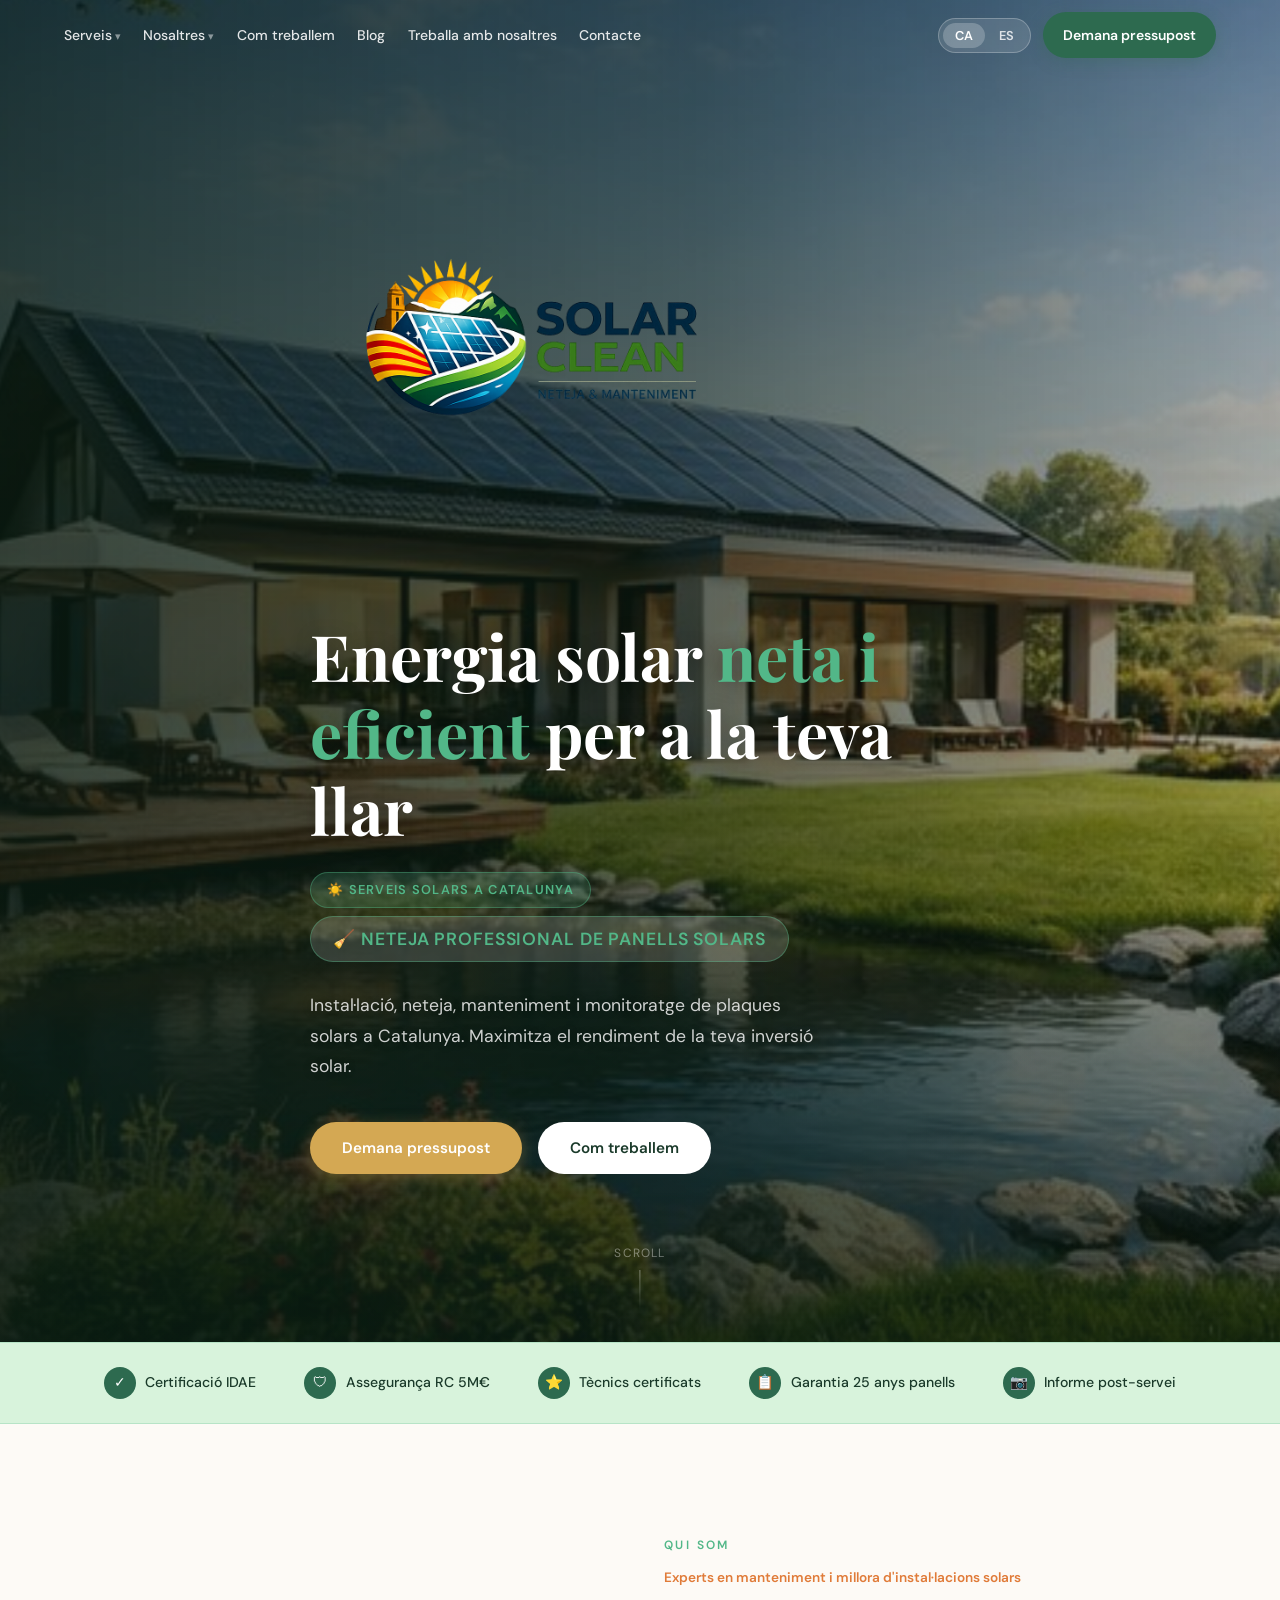
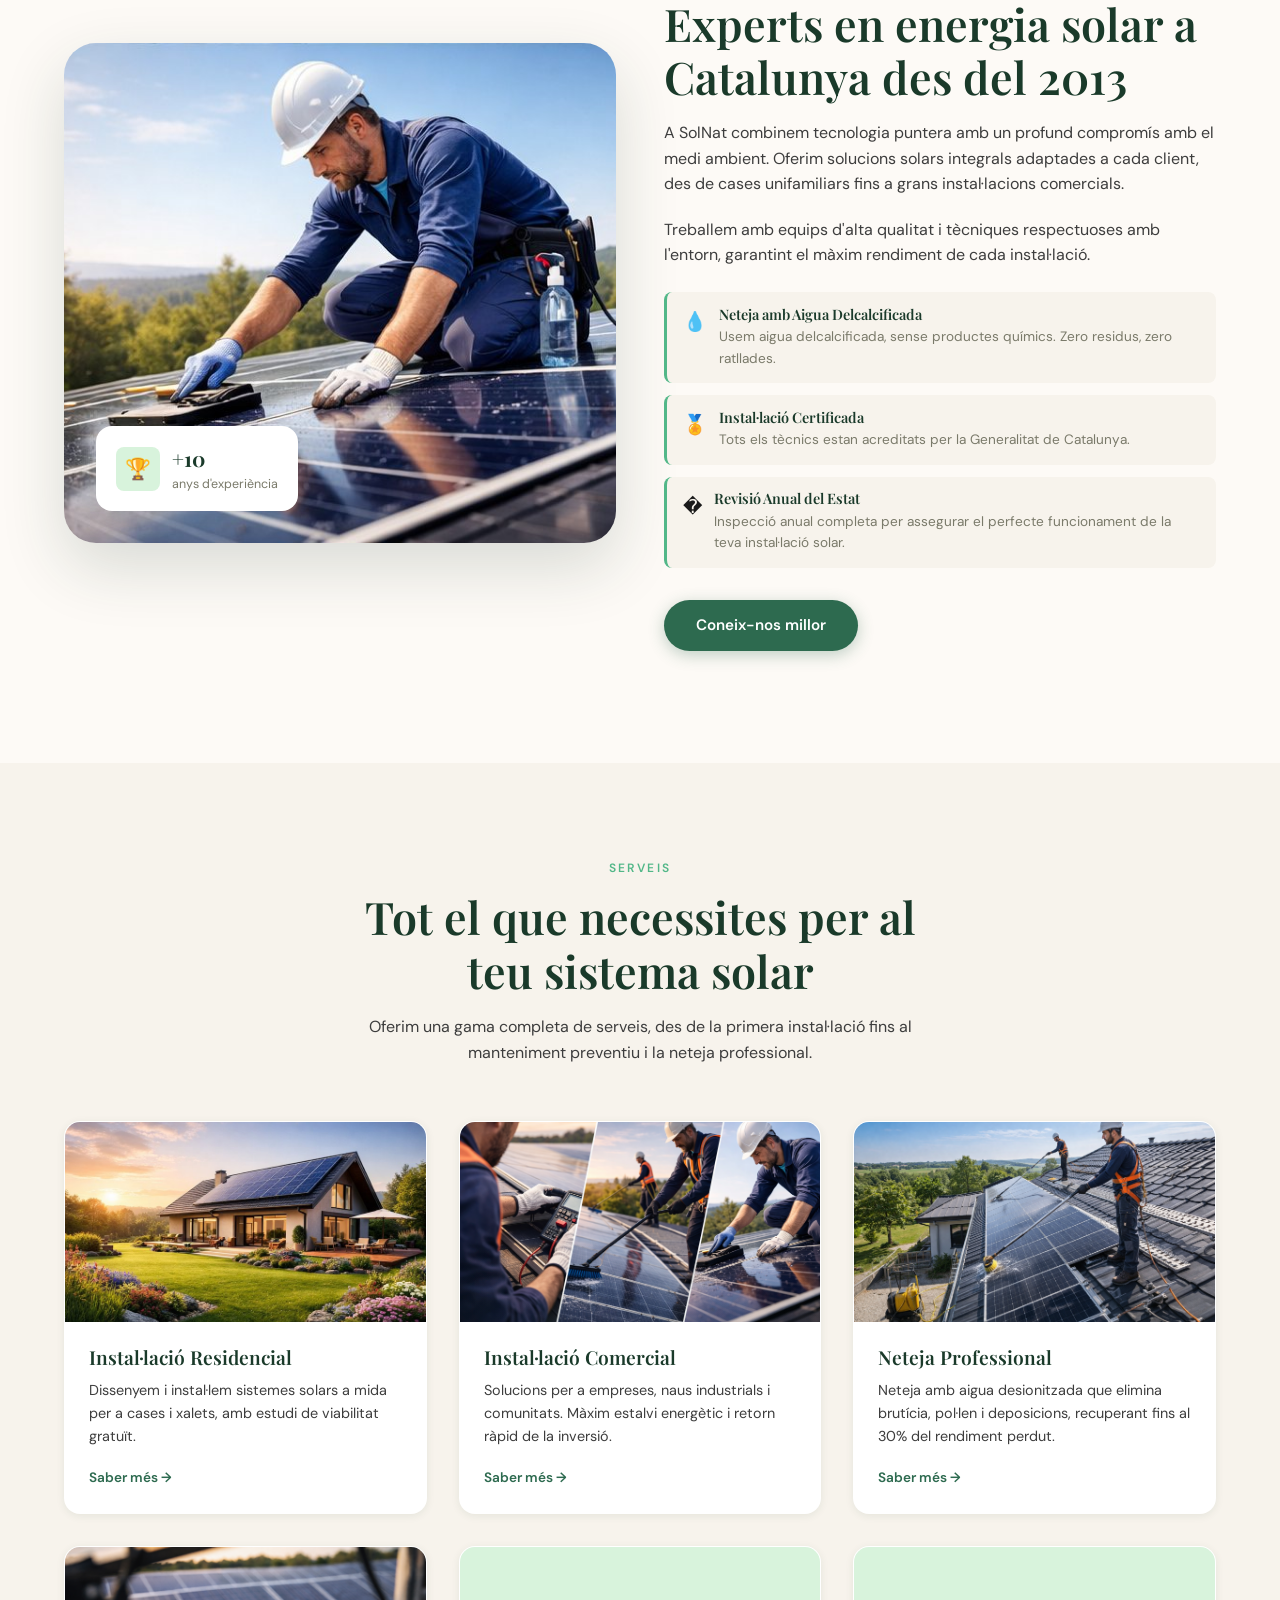
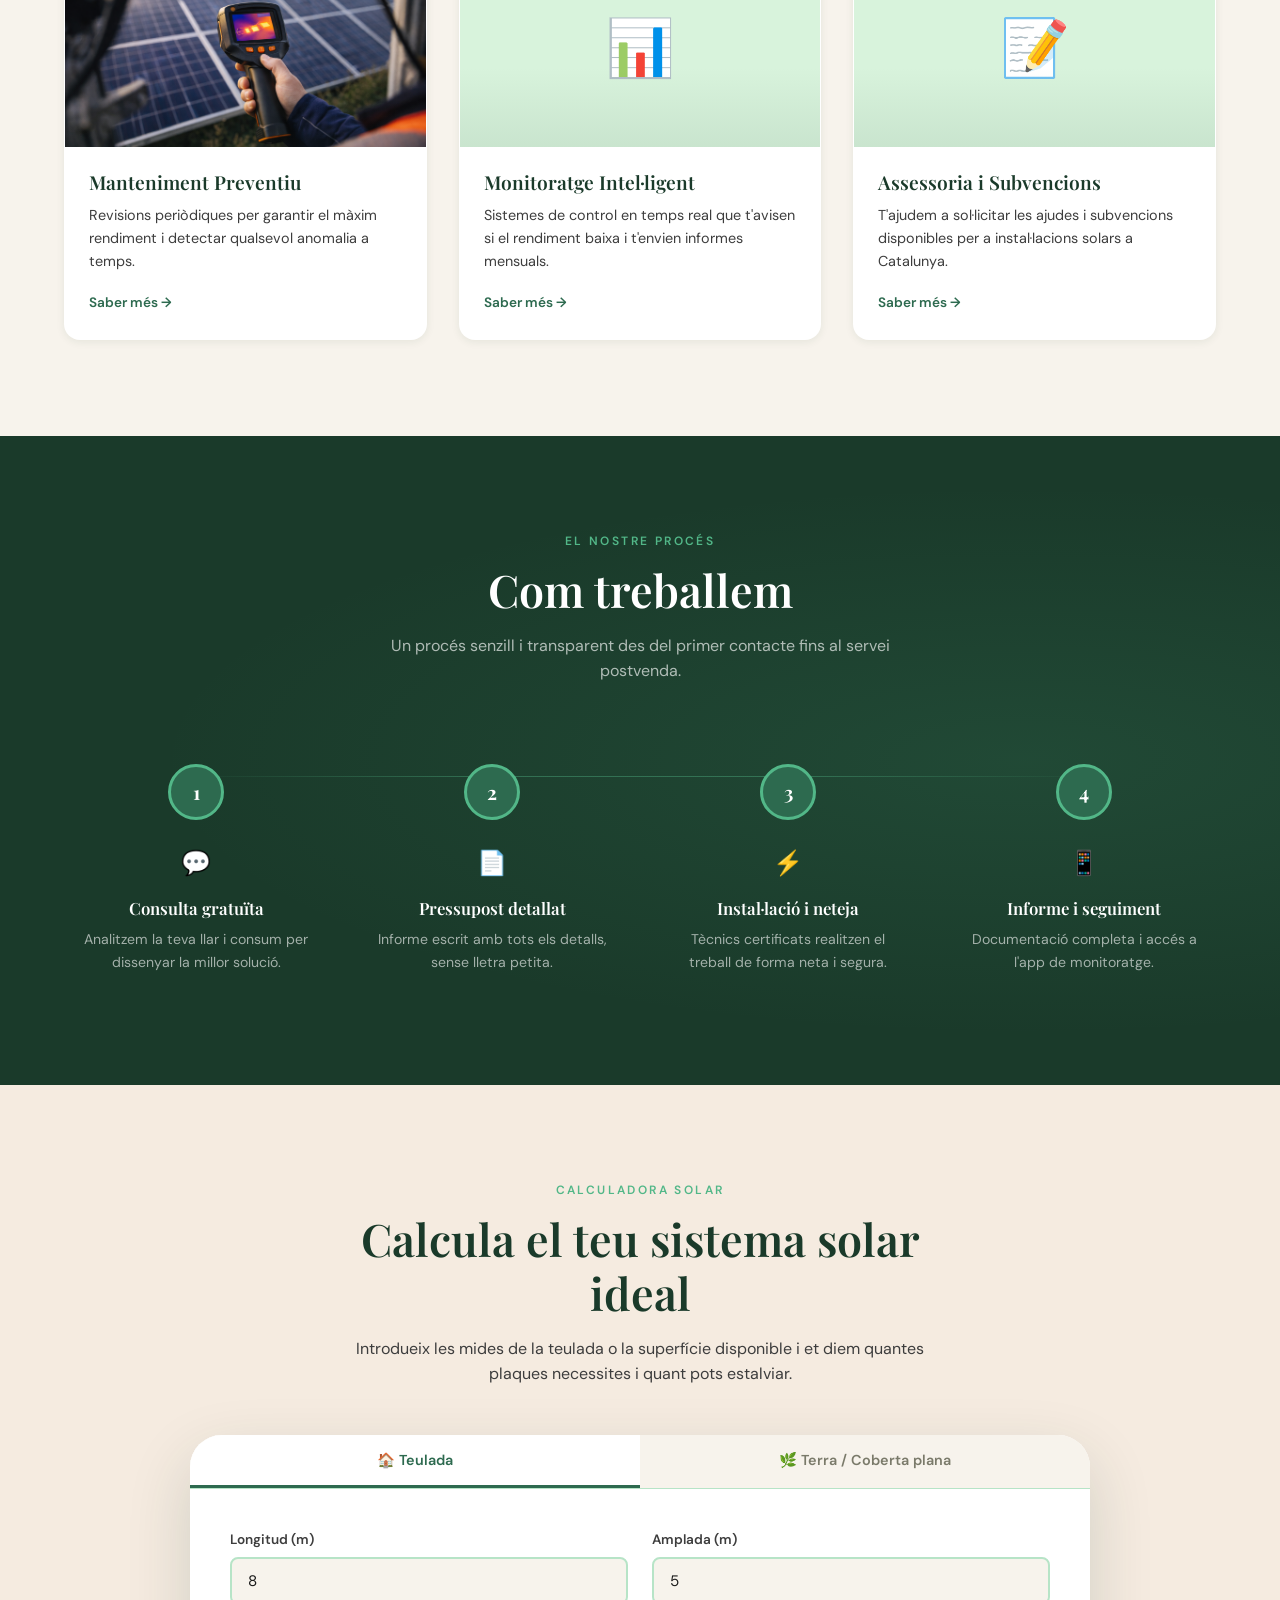
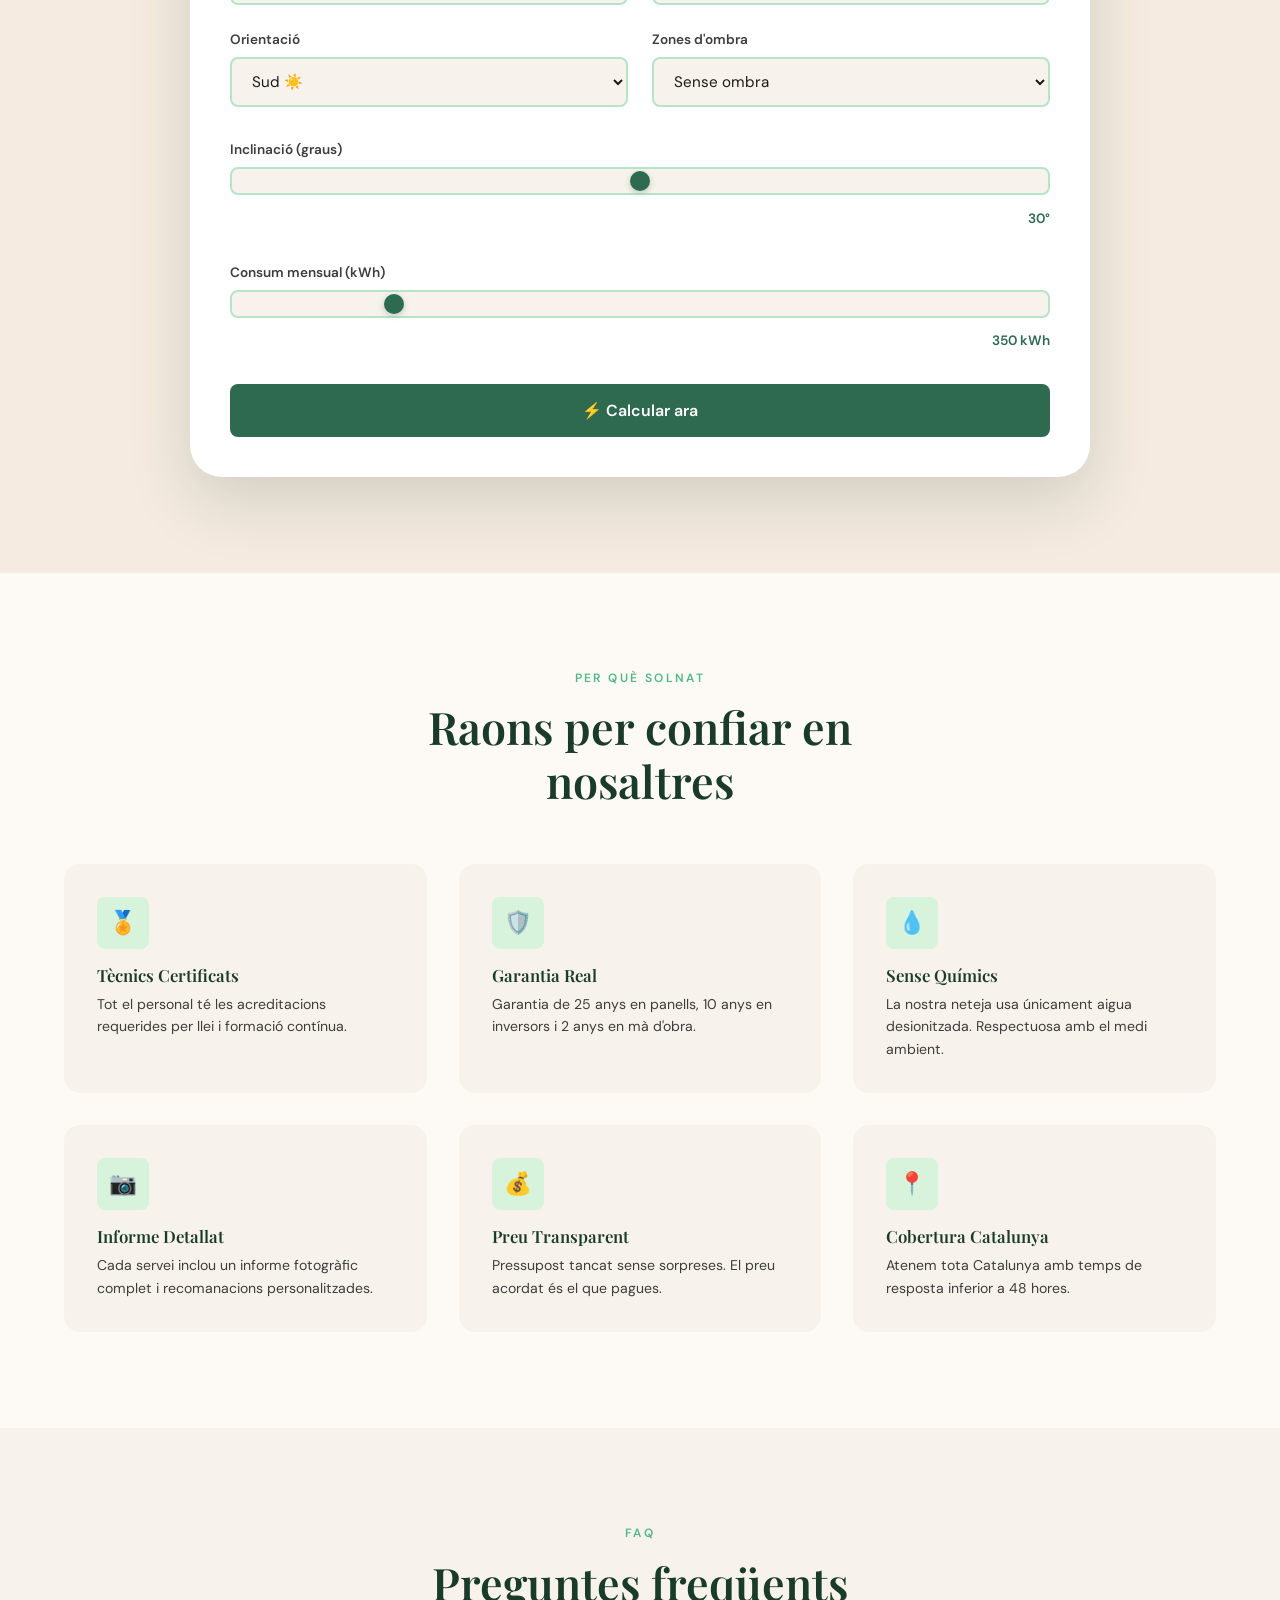
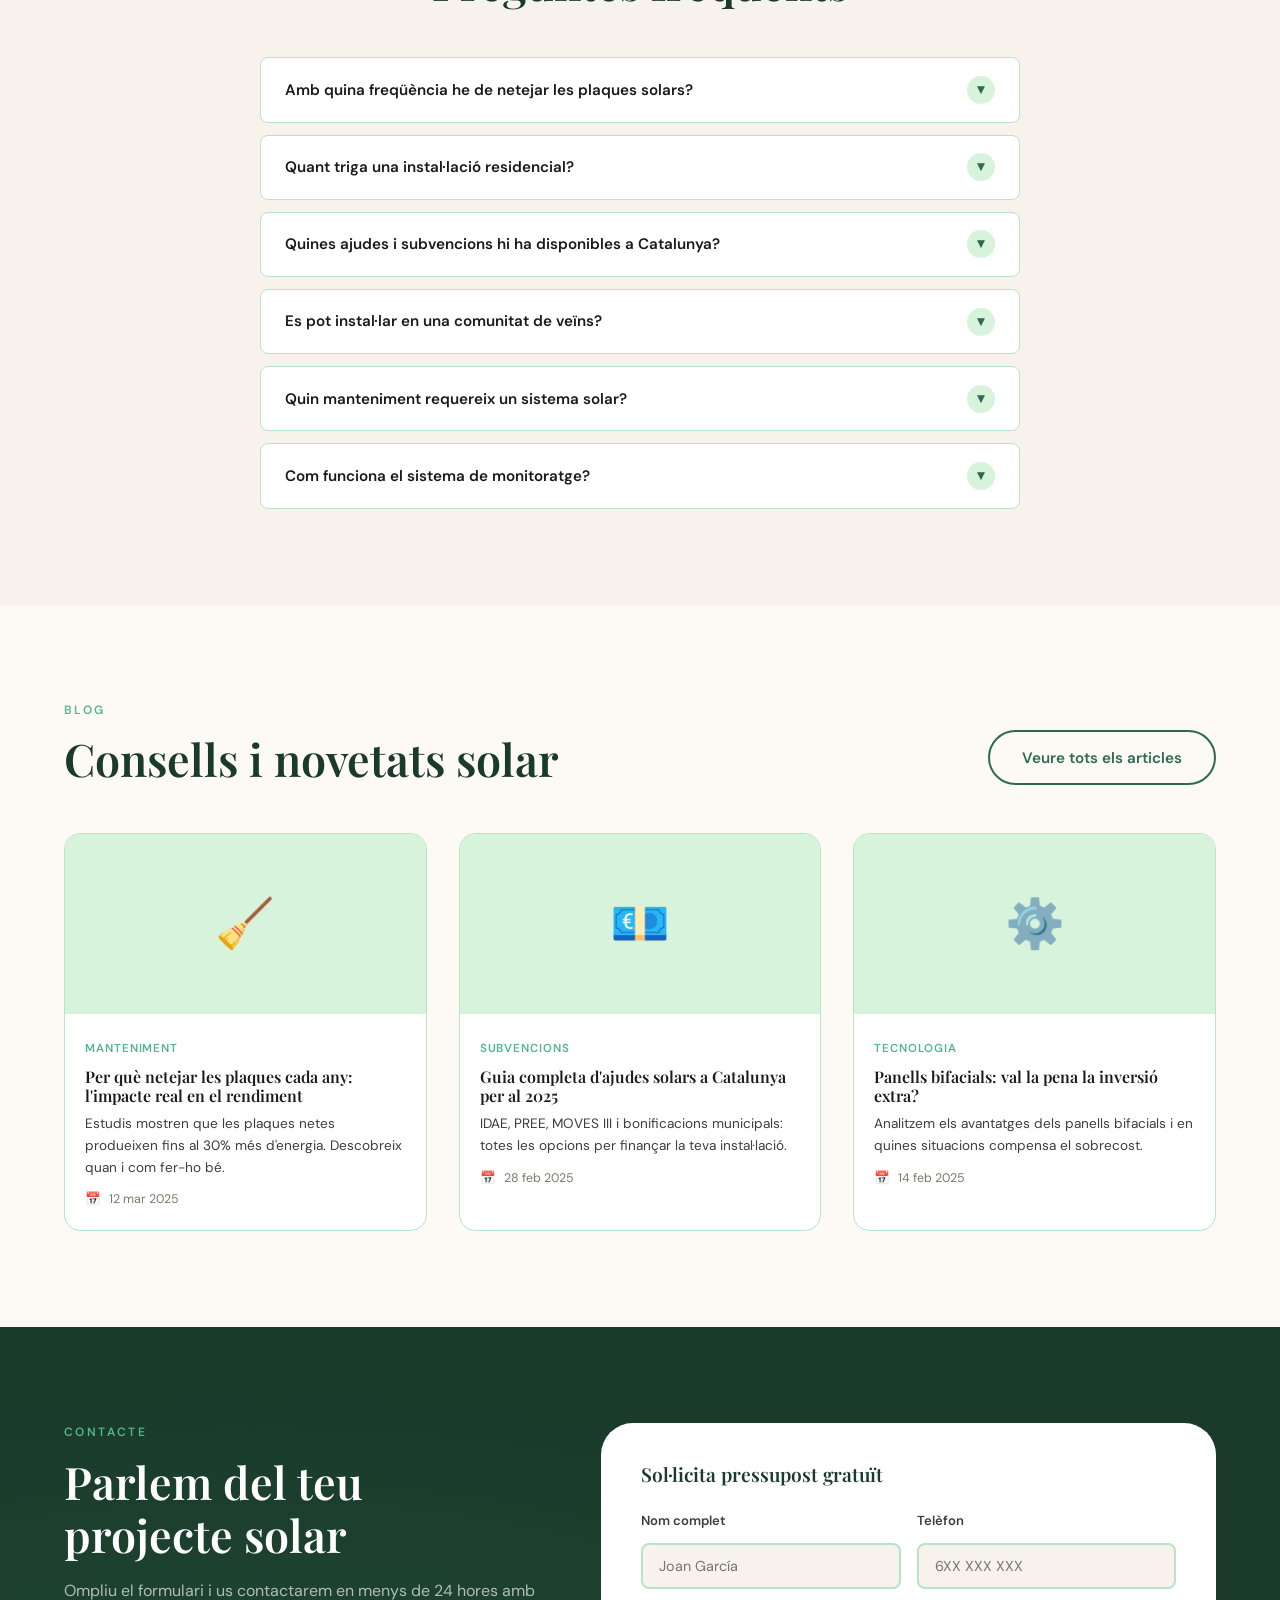
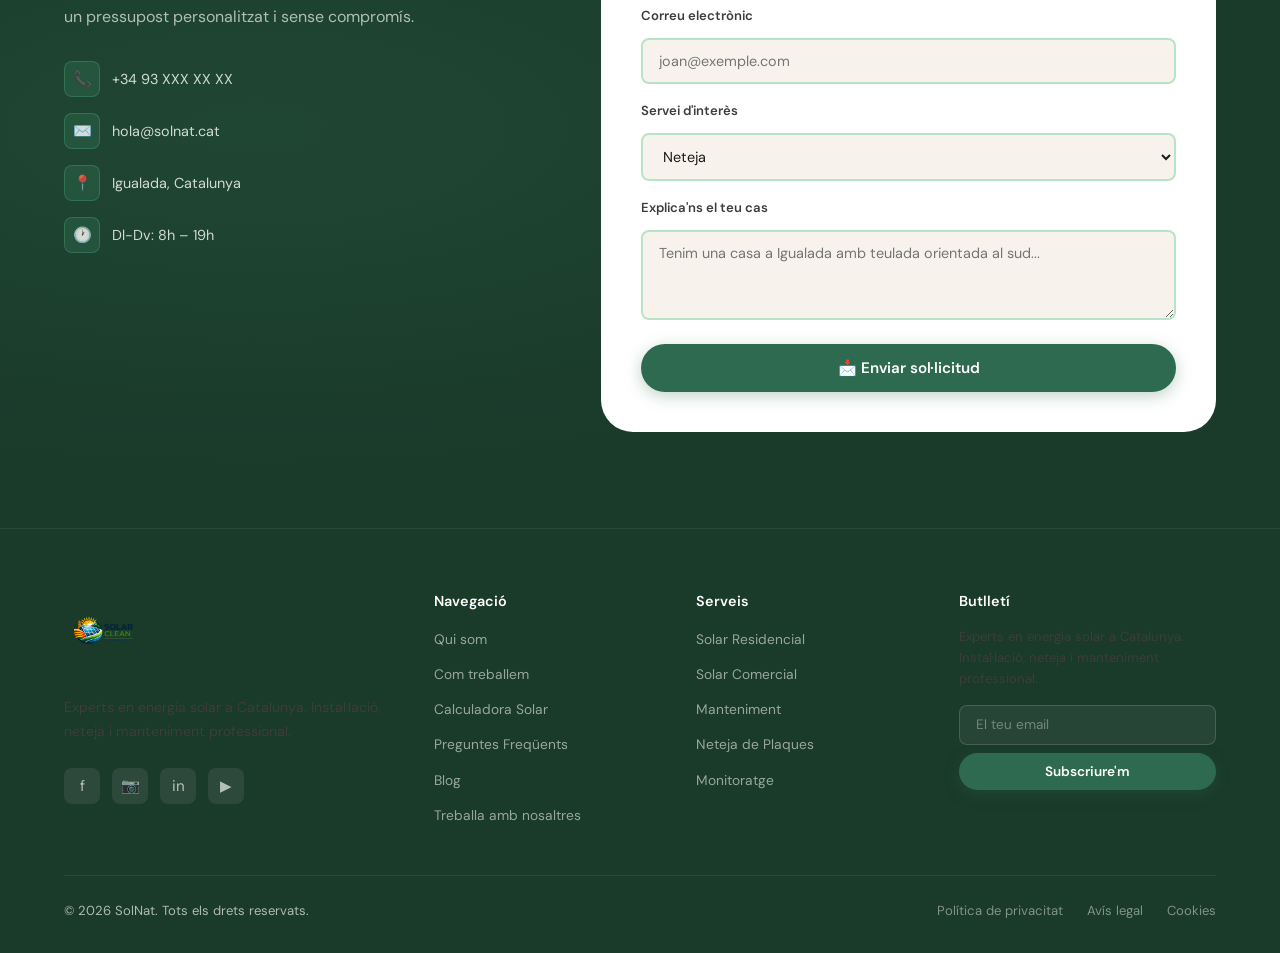
==== solnat/index.html @ a062f8a2 "logo change location and size" ====
<!DOCTYPE html>
<html lang="ca">
<head>
  <meta charset="UTF-8" />
  <meta name="viewport" content="width=device-width, initial-scale=1.0" />
  <meta name="description" content="SolNat – Instal·lació, neteja i manteniment de plaques solars a Catalunya. Pressupost gratuït." />
  <meta name="keywords" content="plaques solars, energia solar, Catalunya, instal·lació solar, neteja plaques, manteniment solar" />
  <meta property="og:title" content="SolNat – Energia Solar a Catalunya" />
  <meta property="og:description" content="Experts en energia solar. Instal·lació, neteja i manteniment professional a tota Catalunya." />
  <meta property="og:type" content="website" />
  <meta property="og:image" content="images/og-image.jpg" />
  <meta property="og:url" content="https://solnat.cat/" />
  <title>SolNat – Energia Solar a Catalunya</title>
  <link rel="preconnect" href="https://fonts.googleapis.com" />
  <link rel="preconnect" href="https://fonts.gstatic.com" crossorigin />
  <link rel="stylesheet" href="https://fonts.googleapis.com/css2?family=Playfair+Display:wght@400;600;700&family=DM+Sans:wght@300;400;500;600&display=swap" />
  <link rel="stylesheet" href="css/style.css" />
</head>
<body>

<!-- ═══════════════════════════════════════
     NAVBAR
════════════════════════════════════════ -->
<nav id="navbar">
  <div class="container nav-inner">

    <ul class="nav-links">
      <li class="nav-dropdown">
        <a href="#services" data-i18n="nav_services">Serveis</a>
        <ul class="dropdown-menu">
          <li><a href="#services" data-i18n="nav_residential">Solar Residencial</a></li>
          <li><a href="#services" data-i18n="nav_commercial">Solar Comercial</a></li>
          <li><a href="#services" data-i18n="nav_maintenance">Manteniment</a></li>
          <li><a href="#services" data-i18n="nav_cleaning">Neteja de Plaques</a></li>
          <li><a href="#services" data-i18n="nav_monitoring">Monitoratge</a></li>
        </ul>
      </li>
      <li class="nav-dropdown">
        <a href="#about" data-i18n="nav_about">Nosaltres</a>
        <ul class="dropdown-menu">
          <li><a href="#about" data-i18n="nav_aboutus">Qui som</a></li>
          <li><a href="#faq" data-i18n="nav_faq">Preguntes Freqüents</a></li>
        </ul>
      </li>
      <li><a href="#how-it-works" data-i18n="nav_how">Com treballem</a></li>
      <li><a href="#blog" data-i18n="nav_blog">Blog</a></li>
      <li><a href="treballa.html" data-i18n="jobs_nav">Treballa amb nosaltres</a></li>
      <li><a href="#contact" data-i18n="nav_contact">Contacte</a></li>
    </ul>

    <div class="nav-actions">
      <div class="lang-toggle">
        <button class="lang-btn active" data-lang="ca">CA</button>
        <button class="lang-btn" data-lang="es">ES</button>
      </div>
      <a href="#contact" class="btn btn-primary nav-cta" data-i18n="nav_quote">Demana pressupost</a>
      <button class="hamburger" aria-label="Menú">
        <span></span><span></span><span></span>
      </button>
    </div>

  </div>
</nav>

<!-- Mobile menu -->
<div class="mobile-menu">
  <a href="#services" data-i18n="nav_services">Serveis</a>
  <div class="mobile-sub">
    <a href="#services" data-i18n="nav_residential">Solar Residencial</a>
    <a href="#services" data-i18n="nav_commercial">Solar Comercial</a>
    <a href="#services" data-i18n="nav_maintenance">Manteniment</a>
    <a href="#services" data-i18n="nav_cleaning">Neteja</a>
  </div>
  <a href="#about" data-i18n="nav_about">Nosaltres</a>
  <a href="#how-it-works" data-i18n="nav_how">Com treballem</a>
  <a href="#calculator" data-i18n="calc_label">Calculadora</a>
  <a href="#blog" data-i18n="nav_blog">Blog</a>
  <a href="treballa.html" data-i18n="jobs_nav">Treballa amb nosaltres</a>
  <a href="#contact" class="btn btn-primary" style="text-align:center;margin-top:1rem" data-i18n="nav_quote">Demana pressupost</a>
</div>


<!-- ═══════════════════════════════════════
     HERO WITH SLIDESHOW
════════════════════════════════════════ -->
<section id="hero">

  <!-- Slideshow background -->
  <div class="hero-slideshow">
    <div class="hero-slide active" style="background-image:url('images/slide-1.png')"></div>
    <div class="hero-slide" style="background-image:url('images/slide-2.png')"></div>
    <div class="hero-slide" style="background-image:url('images/slide-3.png')"></div>
    <div class="hero-slide" style="background-image:url('images/slide-4.png')"></div>
    <div class="hero-slide" style="background-image:url('images/slide-5.png')"></div>
    <div class="hero-slide" style="background-image:url('images/slide-6.png')"></div>
    <div class="hero-slide" style="background-image:url('images/slide-7.png')"></div>
    <div class="hero-slide" style="background-image:url('images/slide-8.png')"></div>
    <div class="hero-slide" style="background-image:url('images/slide-9.png')"></div>
    <div class="hero-slide" style="background-image:url('images/slide-10.png')"></div>
    <div class="hero-slide" style="background-image:url('images/slide-11.png')"></div>
  </div>

  <!-- Dark gradient overlay so text stays readable -->
  <div class="hero-overlay"></div>

  <!-- Content -->
  <div class="container hero-content">

    <div class="hero-text-col">
      <img src="images/logo.png" alt="Solar Clean" class="logo-img logo-img--hero" />
      <h1 class="hero-title" data-i18n="hero_title">Energia solar <em>neta i eficient</em> per a la teva llar</h1>
      <div class="hero-tags">
        <div class="hero-tag" data-i18n="hero_tag">☀️ Serveis Solars a Catalunya</div>
        <div class="hero-tag" style="background:rgba(255,255,255,0.15);font-size:1.1rem;letter-spacing:0.05em;padding:0.5rem 1.4rem" data-i18n="hero_tag2">🧹 Neteja professional de panells solars</div>
      </div>
      <p class="hero-desc" data-i18n="hero_desc">Instal·lació, neteja, manteniment i monitoratge de plaques solars a Catalunya. Maximitza el rendiment de la teva inversió solar.</p>

      <div class="hero-actions">
        <a href="#contact" class="btn btn-gold" data-i18n="hero_quote">Demana pressupost</a>
        <a href="#how-it-works" class="btn btn-white" data-i18n="hero_how">Com treballem</a>
      </div>
    </div>

  </div>



  <div class="scroll-hint">scroll</div>
</section>


<!-- ═══════════════════════════════════════
     TRUST BAR
════════════════════════════════════════ -->
<div id="trust-bar">
  <div class="container trust-bar-inner">
    <div class="trust-item">
      <div class="trust-icon">✓</div>
      <span data-i18n="trust1">Certificació IDAE</span>
    </div>
    <div class="trust-item">
      <div class="trust-icon">🛡</div>
      <span data-i18n="trust2">Assegurança RC 5M€</span>
    </div>
    <div class="trust-item">
      <div class="trust-icon">⭐</div>
      <span data-i18n="trust3">Tècnics certificats</span>
    </div>
    <div class="trust-item">
      <div class="trust-icon">📋</div>
      <span data-i18n="trust4">Garantia 25 anys panells</span>
    </div>
    <div class="trust-item">
      <div class="trust-icon">📷</div>
      <span data-i18n="trust5">Informe post-servei</span>
    </div>
  </div>
</div>


<!-- ═══════════════════════════════════════
     ABOUT
════════════════════════════════════════ -->
<section id="about" class="section">
  <div class="container">
    <div class="grid-2">

      <div class="about-image-wrap fade-up">
        <!-- Technician cleaning solar panel -->
        <img src="images/slide-3.png" alt="Tècnic netejant plaques solars" />
        <div class="about-badge">
          <div class="about-badge-icon">🏆</div>
          <div>
            <div class="about-badge-num">+10</div>
            <div class="about-badge-label" data-i18n="about_badge">anys d'experiència</div>
          </div>
        </div>
      </div>

      <div class="about-text fade-up">
        <span class="section-label" data-i18n="about_label">Qui som</span>
        <p style="color:#e07b39;font-size:0.85rem;font-weight:600;margin-bottom:0.5rem">Experts en manteniment i millora d'instal·lacions solars</p>
        <h2 data-i18n="about_title">Experts en energia solar a Catalunya des del 2013</h2>
        <p data-i18n="about_desc1">A SolNat combinem tecnologia puntera amb un profund compromís amb el medi ambient. Oferim solucions solars integrals adaptades a cada client.</p>
        <p data-i18n="about_desc2">Treballem amb equips d'alta qualitat i tècniques respectuoses amb l'entorn, garantint el màxim rendiment de cada instal·lació.</p>

        <div class="about-features">
          <div class="about-feature">
            <div class="about-feature-icon">💧</div>
            <div>
              <h4 data-i18n="about_f1_title">Neteja amb Aigua Delcalcificada</h4>
              <p data-i18n="about_f1_desc">Usem aigua delcalcificada, sense productes químics.</p>
            </div>
          </div>
          <div class="about-feature">
            <div class="about-feature-icon">🏅</div>
            <div>
              <h4 data-i18n="about_f2_title">Instal·lació Certificada</h4>
              <p data-i18n="about_f2_desc">Tots els tècnics estan acreditats per la Generalitat.</p>
            </div>
          </div>
          <div class="about-feature">
            <div class="about-feature-icon">�</div>
            <div>
              <h4 data-i18n="about_f3_title">Revisió Anual del Estat</h4>
              <p data-i18n="about_f3_desc">Inspecció anual completa per assegurar el perfecte funcionament de la teva instal·lació solar.</p>
            </div>
          </div>
        </div>

        <a href="#contact" class="btn btn-primary" style="margin-top:2rem" data-i18n="about_btn">Coneix-nos millor</a>
      </div>

    </div>
  </div>
</section>


<!-- ═══════════════════════════════════════
     SERVICES
════════════════════════════════════════ -->
<section id="services" class="section">
  <div class="container">
    <div class="services-header fade-up">
      <span class="section-label" data-i18n="srv_label">Serveis</span>
      <h2 data-i18n="srv_title">Tot el que necessites per al teu sistema solar</h2>
      <p data-i18n="srv_desc">Oferim una gama completa de serveis, des de la primera instal·lació fins al manteniment preventiu i la neteja professional.</p>
    </div>

    <div class="grid-3 stagger-children">

      <div class="service-card">
        <div class="service-card-img"><img src="images/slide-2.png" alt="Instal·lació Residencial" /></div>
        <div class="service-card-body">
          <h3 data-i18n="srv1_title">Instal·lació Residencial</h3>
          <p data-i18n="srv1_desc">Dissenyem i instal·lem sistemes solars a mida per a cases i xalets.</p>
          <a href="#contact" class="service-card-link" data-i18n="srv1_link">Saber més →</a>
        </div>
      </div>

      <div class="service-card">
        <div class="service-card-img"><img src="images/slide-11.png" alt="Instal·lació Comercial" /></div>
        <div class="service-card-body">
          <h3 data-i18n="srv2_title">Instal·lació Comercial</h3>
          <p data-i18n="srv2_desc">Solucions per a empreses, naus industrials i comunitats.</p>
          <a href="#contact" class="service-card-link" data-i18n="srv2_link">Saber més →</a>
        </div>
      </div>

      <div class="service-card">
        <div class="service-card-img"><img src="images/slide-9.png" alt="Neteja Professional" /></div>
        <div class="service-card-body">
          <h3 data-i18n="srv3_title">Neteja Professional</h3>
          <p data-i18n="srv3_desc">Neteja amb aigua desionitzada, recuperant fins al 30% del rendiment perdut.</p>
          <a href="#contact" class="service-card-link" data-i18n="srv3_link">Saber més →</a>
        </div>
      </div>

      <div class="service-card">
        <div class="service-card-img"><img src="images/slide-10.png" alt="Manteniment Preventiu" /></div>
        <div class="service-card-body">
          <h3 data-i18n="srv4_title">Manteniment Preventiu</h3>
          <p data-i18n="srv4_desc">Revisions periòdiques per garantir el màxim rendiment.</p>
          <a href="#contact" class="service-card-link" data-i18n="srv4_link">Saber més →</a>
        </div>
      </div>

      <div class="service-card">
        <div class="service-card-img">📊</div>
        <div class="service-card-body">
          <h3 data-i18n="srv5_title">Monitoratge Intel·ligent</h3>
          <p data-i18n="srv5_desc">Sistemes de control en temps real amb informes mensuals.</p>
          <a href="#contact" class="service-card-link" data-i18n="srv5_link">Saber més →</a>
        </div>
      </div>

      <div class="service-card">
        <div class="service-card-img">📝</div>
        <div class="service-card-body">
          <h3 data-i18n="srv6_title">Assessoria i Subvencions</h3>
          <p data-i18n="srv6_desc">T'ajudem a sol·licitar totes les ajudes disponibles a Catalunya.</p>
          <a href="#contact" class="service-card-link" data-i18n="srv6_link">Saber més →</a>
        </div>
      </div>

    </div>
  </div>
</section>


<!-- ═══════════════════════════════════════
     HOW IT WORKS
════════════════════════════════════════ -->
<section id="how-it-works" class="section">
  <div class="container">
    <div class="how-header fade-up">
      <span class="section-label" data-i18n="how_label">El nostre procés</span>
      <h2 data-i18n="how_title">Com treballem</h2>
      <p data-i18n="how_desc">Un procés senzill i transparent des del primer contacte fins al servei postvenda.</p>
    </div>

    <div class="steps stagger-children">
      <div class="step">
        <div class="step-num">1</div>
        <div class="step-icon">💬</div>
        <h3 data-i18n="step1_title">Consulta gratuïta</h3>
        <p data-i18n="step1_desc">Analitzem la teva llar i consum per dissenyar la millor solució.</p>
      </div>
      <div class="step">
        <div class="step-num">2</div>
        <div class="step-icon">📄</div>
        <h3 data-i18n="step2_title">Pressupost detallat</h3>
        <p data-i18n="step2_desc">Informe escrit amb tots els detalls, sense lletra petita.</p>
      </div>
      <div class="step">
        <div class="step-num">3</div>
        <div class="step-icon">⚡</div>
        <h3 data-i18n="step3_title">Instal·lació i neteja</h3>
        <p data-i18n="step3_desc">Tècnics certificats realitzen el treball de forma neta i segura.</p>
      </div>
      <div class="step">
        <div class="step-num">4</div>
        <div class="step-icon">📱</div>
        <h3 data-i18n="step4_title">Informe i seguiment</h3>
        <p data-i18n="step4_desc">Documentació completa i accés a l'app de monitoratge.</p>
      </div>
    </div>
  </div>
</section>


<!-- ═══════════════════════════════════════
     CALCULATOR
════════════════════════════════════════ -->
<section id="calculator" class="section">
  <div class="container">
    <div class="calc-header fade-up">
      <span class="section-label" data-i18n="calc_label">Calculadora Solar</span>
      <h2 data-i18n="calc_title">Calcula el teu sistema solar ideal</h2>
      <p data-i18n="calc_desc">Introdueix les mides de la teulada o la superfície disponible i et diem quantes plaques necessites i quant pots estalviar.</p>
    </div>

    <div class="calc-container fade-up">
      <!-- Tabs -->
      <div class="calc-tabs">
        <button class="calc-tab active" data-tab="panel-roof" data-i18n="calc_tab1">🏠 Teulada</button>
        <button class="calc-tab" data-tab="panel-ground" data-i18n="calc_tab2">🌿 Terra / Coberta plana</button>
      </div>

      <div class="calc-body">

        <!-- ROOF panel -->
        <div class="calc-panel active" id="panel-roof">
          <div class="calc-grid">
            <div class="form-group">
              <label data-i18n="calc_length">Longitud (m)</label>
              <input type="number" data-field="length" value="8" min="1" max="50" step="0.5" />
            </div>
            <div class="form-group">
              <label data-i18n="calc_width">Amplada (m)</label>
              <input type="number" data-field="width" value="5" min="1" max="50" step="0.5" />
            </div>
            <div class="form-group">
              <label data-i18n="calc_orientation">Orientació</label>
              <select data-field="orientation">
                <option value="s" data-i18n-option="calc_orient_s">Sud ☀️</option>
                <option value="se" data-i18n-option="calc_orient_se">Sud-Est</option>
                <option value="sw" data-i18n-option="calc_orient_sw">Sud-Oest</option>
                <option value="e" data-i18n-option="calc_orient_e">Est</option>
                <option value="w" data-i18n-option="calc_orient_w">Oest</option>
              </select>
            </div>
            <div class="form-group">
              <label data-i18n="calc_shadow">Zones d'ombra</label>
              <select data-field="shadow">
                <option value="none" data-i18n-option="calc_shadow_no">Sense ombra</option>
                <option value="partial" data-i18n-option="calc_shadow_some">Ombra parcial</option>
                <option value="heavy" data-i18n-option="calc_shadow_yes">Ombra significativa</option>
              </select>
            </div>
          </div>
          <div class="form-group" style="margin-bottom:1.5rem">
            <label data-i18n="calc_inclination">Inclinació: <span class="range-value">30°</span></label>
            <div class="range-slider-wrap">
              <input type="range" class="range-slider" data-field="inclination" min="0" max="60" value="30" data-unit="°" />
              <div class="range-value">30°</div>
            </div>
          </div>
          <div class="form-group" style="margin-bottom:1.5rem">
            <label data-i18n="calc_consumption">Consum mensual (kWh): <span class="range-value">350</span></label>
            <div class="range-slider-wrap">
              <input type="range" class="range-slider" data-field="consumption" min="100" max="1500" value="350" step="25" data-unit=" kWh" />
              <div class="range-value">350 kWh</div>
            </div>
          </div>
          <button class="calc-btn" data-i18n="calc_btn">⚡ Calcular ara</button>
          <div class="calc-result"></div>
        </div>

        <!-- GROUND panel -->
        <div class="calc-panel" id="panel-ground">
          <div class="calc-grid">
            <div class="form-group" style="grid-column:1/-1">
              <label data-i18n="calc_area">Superfície total (m²)</label>
              <input type="number" data-field="area" value="40" min="4" max="5000" step="1" />
            </div>
            <div class="form-group">
              <label data-i18n="calc_orientation">Orientació</label>
              <select data-field="orientation">
                <option value="s" data-i18n-option="calc_orient_s">Sud ☀️</option>
                <option value="se" data-i18n-option="calc_orient_se">Sud-Est</option>
                <option value="sw" data-i18n-option="calc_orient_sw">Sud-Oest</option>
                <option value="e" data-i18n-option="calc_orient_e">Est</option>
                <option value="w" data-i18n-option="calc_orient_w">Oest</option>
              </select>
            </div>
            <div class="form-group">
              <label data-i18n="calc_shadow">Zones d'ombra</label>
              <select data-field="shadow">
                <option value="none" data-i18n-option="calc_shadow_no">Sense ombra</option>
                <option value="partial" data-i18n-option="calc_shadow_some">Ombra parcial</option>
                <option value="heavy" data-i18n-option="calc_shadow_yes">Ombra significativa</option>
              </select>
            </div>
          </div>
          <div class="form-group" style="margin-bottom:1.5rem">
            <label data-i18n="calc_inclination">Inclinació:</label>
            <div class="range-slider-wrap">
              <input type="range" class="range-slider" data-field="inclination" min="0" max="40" value="20" data-unit="°" />
              <div class="range-value">20°</div>
            </div>
          </div>
          <div class="form-group" style="margin-bottom:1.5rem">
            <label data-i18n="calc_consumption">Consum mensual (kWh):</label>
            <div class="range-slider-wrap">
              <input type="range" class="range-slider" data-field="consumption" min="100" max="5000" value="800" step="50" data-unit=" kWh" />
              <div class="range-value">800 kWh</div>
            </div>
          </div>
          <button class="calc-btn" data-i18n="calc_btn">⚡ Calcular ara</button>
          <div class="calc-result"></div>
        </div>

      </div>
    </div>
  </div>
</section>


<!-- ═══════════════════════════════════════
     WHY US
════════════════════════════════════════ -->
<section id="why-us" class="section">
  <div class="container">
    <div class="why-header fade-up">
      <span class="section-label" data-i18n="why_label">Per què SolNat</span>
      <h2 data-i18n="why_title">Raons per confiar en nosaltres</h2>
    </div>

    <div class="grid-3 stagger-children">
      <div class="why-card">
        <div class="why-icon">🏅</div>
        <h3 data-i18n="why1_title">Tècnics Certificats</h3>
        <p data-i18n="why1_desc">Tot el personal té les acreditacions requerides per llei i formació contínua.</p>
      </div>
      <div class="why-card">
        <div class="why-icon">🛡️</div>
        <h3 data-i18n="why2_title">Garantia Real</h3>
        <p data-i18n="why2_desc">Garantia de 25 anys en panells, 10 anys en inversors i 2 anys en mà d'obra.</p>
      </div>
      <div class="why-card">
        <div class="why-icon">💧</div>
        <h3 data-i18n="why3_title">Sense Químics</h3>
        <p data-i18n="why3_desc">La nostra neteja usa únicament aigua desionitzada. Respectuosa amb el medi ambient.</p>
      </div>
      <div class="why-card">
        <div class="why-icon">📷</div>
        <h3 data-i18n="why4_title">Informe Detallat</h3>
        <p data-i18n="why4_desc">Cada servei inclou un informe fotogràfic complet i recomanacions personalitzades.</p>
      </div>
      <div class="why-card">
        <div class="why-icon">💰</div>
        <h3 data-i18n="why5_title">Preu Transparent</h3>
        <p data-i18n="why5_desc">Pressupost tancat sense sorpreses. El preu acordat és el que pagues.</p>
      </div>
      <div class="why-card">
        <div class="why-icon">📍</div>
        <h3 data-i18n="why6_title">Cobertura Catalunya</h3>
        <p data-i18n="why6_desc">Atenem tota Catalunya amb temps de resposta inferior a 48 hores.</p>
      </div>
    </div>
  </div>
</section>


<!-- ═══════════════════════════════════════
     FAQ
════════════════════════════════════════ -->
<section id="faq" class="section">
  <div class="container">
    <div class="faq-header fade-up">
      <span class="section-label" data-i18n="faq_label">FAQ</span>
      <h2 data-i18n="faq_title">Preguntes freqüents</h2>
    </div>

    <div class="faq-list fade-up">

      <div class="faq-item">
        <div class="faq-q">
          <span data-i18n="faq1_q">Amb quina freqüència he de netejar les plaques solars?</span>
          <span class="faq-arrow">▼</span>
        </div>
        <div class="faq-a" data-i18n="faq1_a">Es recomana una neteja professional almenys una vegada a l'any.</div>
      </div>

      <div class="faq-item">
        <div class="faq-q">
          <span data-i18n="faq2_q">Quant triga una instal·lació residencial?</span>
          <span class="faq-arrow">▼</span>
        </div>
        <div class="faq-a" data-i18n="faq2_a">Una instal·lació típica residencial es completa en 1-2 dies.</div>
      </div>

      <div class="faq-item">
        <div class="faq-q">
          <span data-i18n="faq3_q">Quines ajudes i subvencions hi ha disponibles a Catalunya?</span>
          <span class="faq-arrow">▼</span>
        </div>
        <div class="faq-a" data-i18n="faq3_a">A Catalunya existeix el programa PREE 5000 de l'IDAE i les ajudes MOVES III.</div>
      </div>

      <div class="faq-item">
        <div class="faq-q">
          <span data-i18n="faq4_q">Es pot instal·lar en una comunitat de veïns?</span>
          <span class="faq-arrow">▼</span>
        </div>
        <div class="faq-a" data-i18n="faq4_a">Sí, les comunitats de propietaris es beneficien enormement de les instal·lacions solars compartides.</div>
      </div>

      <div class="faq-item">
        <div class="faq-q">
          <span data-i18n="faq5_q">Quin manteniment requereix un sistema solar?</span>
          <span class="faq-arrow">▼</span>
        </div>
        <div class="faq-a" data-i18n="faq5_a">Un sistema solar ben instal·lat requereix molt poc manteniment.</div>
      </div>

      <div class="faq-item">
        <div class="faq-q">
          <span data-i18n="faq6_q">Com funciona el sistema de monitoratge?</span>
          <span class="faq-arrow">▼</span>
        </div>
        <div class="faq-a" data-i18n="faq6_a">Instal·lem un datalogger connectat a internet que envia dades en temps real.</div>
      </div>

    </div>
  </div>
</section>


<!-- ═══════════════════════════════════════
     BLOG
════════════════════════════════════════ -->
<section id="blog" class="section">
  <div class="container">
    <div class="blog-header fade-up">
      <div>
        <span class="section-label" data-i18n="blog_label">Blog</span>
        <h2 data-i18n="blog_title">Consells i novetats solar</h2>
      </div>
      <a href="blog/" class="btn btn-secondary" data-i18n="blog_all">Veure tots els articles</a>
    </div>

    <div class="grid-3 stagger-children">

      <article class="blog-card">
        <div class="blog-card-img">🧹</div>
        <div class="blog-card-body">
          <span class="blog-tag" data-i18n="blog1_tag">Manteniment</span>
          <h3 data-i18n="blog1_title">Per què netejar les plaques cada any: l'impacte real en el rendiment</h3>
          <p data-i18n="blog1_desc">Estudis mostren que les plaques netes produeixen fins al 30% més d'energia.</p>
          <div class="blog-meta">
            <span>📅</span>
            <span data-i18n="blog_date1">12 mar 2025</span>
          </div>
        </div>
      </article>

      <article class="blog-card">
        <div class="blog-card-img">💶</div>
        <div class="blog-card-body">
          <span class="blog-tag" data-i18n="blog2_tag">Subvencions</span>
          <h3 data-i18n="blog2_title">Guia completa d'ajudes solars a Catalunya per al 2025</h3>
          <p data-i18n="blog2_desc">IDAE, PREE, MOVES III i bonificacions municipals: totes les opcions.</p>
          <div class="blog-meta">
            <span>📅</span>
            <span data-i18n="blog_date2">28 feb 2025</span>
          </div>
        </div>
      </article>

      <article class="blog-card">
        <div class="blog-card-img">⚙️</div>
        <div class="blog-card-body">
          <span class="blog-tag" data-i18n="blog3_tag">Tecnologia</span>
          <h3 data-i18n="blog3_title">Panells bifacials: val la pena la inversió extra?</h3>
          <p data-i18n="blog3_desc">Analitzem els avantatges dels panells bifacials i en quines situacions compensa.</p>
          <div class="blog-meta">
            <span>📅</span>
            <span data-i18n="blog_date3">14 feb 2025</span>
          </div>
        </div>
      </article>

    </div>
  </div>
</section>


<!-- ═══════════════════════════════════════
     CONTACT
════════════════════════════════════════ -->
<section id="contact" class="section">
  <div class="container contact-inner">

    <div class="contact-info">
      <span class="section-label" data-i18n="contact_label">Contacte</span>
      <h2 data-i18n="contact_title">Parlem del teu projecte solar</h2>
      <p data-i18n="contact_desc">Ompliu el formulari i us contactarem en menys de 24 hores amb un pressupost personalitzat i sense compromís.</p>

      <div class="contact-details">
        <div class="contact-detail">
          <div class="contact-detail-icon">📞</div>
          <span data-i18n="contact_phone">+34 93 XXX XX XX</span>
        </div>
        <div class="contact-detail">
          <div class="contact-detail-icon">✉️</div>
          <span data-i18n="contact_email">hola@solnat.cat</span>
        </div>
        <div class="contact-detail">
          <div class="contact-detail-icon">📍</div>
          <span data-i18n="contact_address">Igualada, Catalunya</span>
        </div>
        <div class="contact-detail">
          <div class="contact-detail-icon">🕐</div>
          <span data-i18n="contact_hours">Dl-Dv: 8h – 19h</span>
        </div>
      </div>
    </div>

    <div class="contact-form">
      <h3 data-i18n="form_title">Sol·licita pressupost gratuït</h3>

      <form id="contactForm">
        <div class="form-row">
          <div class="form-group">
            <label for="form-name" data-i18n="form_name">Nom complet</label>
            <input id="form-name" name="name" type="text" required placeholder="Joan García" />
          </div>
          <div class="form-group">
            <label for="form-phone" data-i18n="form_phone">Telèfon</label>
            <input id="form-phone" name="phone" type="tel" required placeholder="6XX XXX XXX" />
          </div>
        </div>
        <div class="form-group">
          <label for="form-email" data-i18n="form_email">Correu electrònic</label>
          <input id="form-email" name="email" type="email" required placeholder="joan@exemple.com" />
        </div>
        <div class="form-group">
          <label for="form-service" data-i18n="form_service">Servei d'interès</label>
          <select id="form-service" name="service">
            <option data-i18n-option="form_srv_clean">Neteja</option>
            <option data-i18n-option="form_srv_maint">Manteniment</option>
            <option data-i18n-option="form_srv_amp">Ampliació</option>
            <option data-i18n-option="form_srv_rep">Reparació</option>
            <option data-i18n-option="form_srv_other">Altres</option>
          </select>
        </div>
        <div class="form-group">
          <label for="form-message" data-i18n="form_message">Explica'ns el teu cas</label>
          <textarea id="form-message" name="message" placeholder="Tenim una casa a Igualada amb teulada orientada al sud..."></textarea>
        </div>
        <button type="submit" class="btn btn-primary" data-i18n="form_submit">📩 Enviar sol·licitud</button>
      </form>

      <div class="form-success">
        <div class="check">✅</div>
        <h3 class="ok-title">¡Missatge rebut!</h3>
        <p class="ok-desc">Us contactarem en menys de 24 hores.</p>
      </div>
    </div>

  </div>
</section>


<!-- ═══════════════════════════════════════
     FOOTER
════════════════════════════════════════ -->
<footer id="footer">
  <div class="container">
    <div class="footer-grid">

      <div class="footer-brand">
        <a href="/" class="footer-logo-link">
          <img src="images/logo.png" alt="Solar Clean" class="logo-img logo-img--footer" />
        </a>
        <p data-i18n="footer_desc">Experts en energia solar a Catalunya. Instal·lació, neteja i manteniment professional.</p>
        <div class="social-links">
          <a href="#" class="social-link" aria-label="Facebook">f</a>
          <a href="#" class="social-link" aria-label="Instagram">📷</a>
          <a href="#" class="social-link" aria-label="LinkedIn">in</a>
          <a href="#" class="social-link" aria-label="YouTube">▶</a>
        </div>
      </div>

      <div class="footer-col">
        <h4 data-i18n="footer_nav">Navegació</h4>
        <ul>
          <li><a href="#about" data-i18n="nav_aboutus">Qui som</a></li>
          <li><a href="#how-it-works" data-i18n="nav_how">Com treballem</a></li>
          <li><a href="#calculator" data-i18n="calc_label">Calculadora</a></li>
          <li><a href="#faq" data-i18n="nav_faq">Preguntes Freqüents</a></li>
          <li><a href="#blog" data-i18n="nav_blog">Blog</a></li>
          <li><a href="treballa.html" data-i18n="jobs_nav">Treballa amb nosaltres</a></li>
        </ul>
      </div>

      <div class="footer-col">
        <h4 data-i18n="footer_services">Serveis</h4>
        <ul>
          <li><a href="#services" data-i18n="nav_residential">Solar Residencial</a></li>
          <li><a href="#services" data-i18n="nav_commercial">Solar Comercial</a></li>
          <li><a href="#services" data-i18n="nav_maintenance">Manteniment</a></li>
          <li><a href="#services" data-i18n="nav_cleaning">Neteja de Plaques</a></li>
          <li><a href="#services" data-i18n="nav_monitoring">Monitoratge</a></li>
        </ul>
      </div>

      <div class="footer-col">
        <h4 data-i18n="footer_newsletter_title">Butlletí</h4>
        <p style="font-size:0.82rem;margin-bottom:1rem" data-i18n="footer_desc">Rep consells i novetats sobre energia solar.</p>
        <form class="footer-newsletter newsletter-form">
          <input type="email" data-i18n="footer_newsletter_placeholder" placeholder="El teu email" />
          <button type="submit" class="btn btn-primary" data-i18n="footer_newsletter_btn">Subscriure'm</button>
        </form>
      </div>

    </div>

    <div class="footer-bottom">
      <span data-i18n="footer_copy">© 2025 SolNat. Tots els drets reservats.</span>
      <div class="footer-links">
        <a href="pages/ca/privacitat.html" data-i18n="footer_privacy">Política de privacitat</a>
        <a href="pages/ca/avis-legal.html" data-i18n="footer_terms">Avís legal</a>
        <a href="pages/ca/cookies.html" data-i18n="footer_cookies">Cookies</a>
      </div>
    </div>
  </div>
</footer>


<script src="js/main.js"></script>
</body>
</html>
---- solnat/css/style.css ----
/* =========================================
   SolNat - Solar Services Catalunya
   Natural & Eco-Friendly Design System
   ========================================= */

/* --- CSS Variables --- */
:root {
  --green-deep:    #1a3a2a;
  --green-mid:     #2d6a4f;
  --green-soft:    #52b788;
  --green-light:   #b7e4c7;
  --green-pale:    #d8f3dc;
  --earth-dark:    #4a3728;
  --earth-mid:     #8b6a4f;
  --earth-warm:    #c8956c;
  --earth-pale:    #f5ebe0;
  --gold:          #d4a853;
  --gold-light:    #f0c97a;
  --white:         #fdfaf6;
  --off-white:     #f7f3ec;
  --text-dark:     #1a1a1a;
  --text-mid:      #3d3d3d;
  --text-light:    #7a7a6a;
  --shadow-sm:     0 2px 8px rgba(26,58,42,0.08);
  --shadow-md:     0 8px 32px rgba(26,58,42,0.12);
  --shadow-lg:     0 24px 64px rgba(26,58,42,0.16);
  --radius-sm:     8px;
  --radius-md:     16px;
  --radius-lg:     32px;
  --transition:    all 0.3s cubic-bezier(0.4, 0, 0.2, 1);
  --font-display:  'Playfair Display', Georgia, serif;
  --font-body:     'DM Sans', sans-serif;
}

/* --- Reset & Base --- */
*, *::before, *::after { box-sizing: border-box; margin: 0; padding: 0; }

html { scroll-behavior: smooth; font-size: 16px; }

body {
  font-family: var(--font-body);
  background: var(--white);
  color: var(--text-dark);
  line-height: 1.6;
  overflow-x: hidden;
}

img { max-width: 100%; height: auto; display: block; }
a { text-decoration: none; color: inherit; }
ul { list-style: none; }

/* --- Typography --- */
h1, h2, h3, h4 { font-family: var(--font-display); line-height: 1.2; }
h1 { font-size: clamp(2.4rem, 5vw, 4rem); font-weight: 700; }
h2 { font-size: clamp(1.8rem, 3.5vw, 2.8rem); font-weight: 600; }
h3 { font-size: clamp(1.2rem, 2vw, 1.6rem); font-weight: 600; }
h4 { font-size: 1.1rem; font-weight: 600; }
p  { font-size: 1rem; color: var(--text-mid); }

.section-label {
  font-family: var(--font-body);
  font-size: 0.75rem;
  font-weight: 600;
  letter-spacing: 0.2em;
  text-transform: uppercase;
  color: var(--green-soft);
  margin-bottom: 0.75rem;
  display: block;
}

/* --- Layout --- */
.container { max-width: 1200px; margin: 0 auto; padding: 0 1.5rem; }
.section    { padding: 6rem 0; }
.section-sm { padding: 3.5rem 0; }
.grid-2 { display: grid; grid-template-columns: 1fr 1fr; gap: 3rem; align-items: center; }
.grid-3 { display: grid; grid-template-columns: repeat(3, 1fr); gap: 2rem; }
.grid-4 { display: grid; grid-template-columns: repeat(4, 1fr); gap: 1.5rem; }

/* --- Buttons --- */
.btn {
  display: inline-flex;
  align-items: center;
  gap: 0.5rem;
  padding: 0.85rem 2rem;
  border-radius: 100px;
  font-family: var(--font-body);
  font-size: 0.95rem;
  font-weight: 600;
  cursor: pointer;
  border: none;
  transition: var(--transition);
  text-decoration: none;
}

.btn-primary {
  background: var(--green-mid);
  color: white;
  box-shadow: 0 4px 16px rgba(45,106,79,0.3);
}
.btn-primary:hover {
  background: var(--green-deep);
  transform: translateY(-2px);
  box-shadow: 0 8px 24px rgba(45,106,79,0.4);
}

.btn-secondary {
  background: transparent;
  color: var(--green-mid);
  border: 2px solid var(--green-mid);
}
.btn-secondary:hover {
  background: var(--green-pale);
  transform: translateY(-2px);
}

.btn-gold {
  background: var(--gold);
  color: white;
  box-shadow: 0 4px 16px rgba(212,168,83,0.35);
}
.btn-gold:hover {
  background: #be933d;
  transform: translateY(-2px);
}

.btn-white {
  background: white;
  color: var(--green-deep);
}
.btn-white:hover {
  background: var(--green-pale);
  transform: translateY(-2px);
}

/* =========================================
   NAVBAR
   ========================================= */
#navbar {
  position: fixed;
  top: 0; left: 0; right: 0;
  z-index: 1000;
  padding: 0.75rem 0;
  transition: var(--transition);
}

#navbar.scrolled {
  background: rgba(253,250,246,0.97);
  backdrop-filter: blur(12px);
  box-shadow: var(--shadow-sm);
  padding: 0.5rem 0;
}

/* Transparent state — over hero image */
#navbar:not(.scrolled) .nav-links a {
  color: rgba(255,255,255,0.88);
}
#navbar:not(.scrolled) .nav-links a:hover {
  color: white;
}
#navbar:not(.scrolled) .lang-toggle {
  background: rgba(255,255,255,0.12);
  border-color: rgba(255,255,255,0.25);
}
#navbar:not(.scrolled) .lang-btn {
  color: rgba(255,255,255,0.8);
}
#navbar:not(.scrolled) .lang-btn.active {
  background: rgba(255,255,255,0.22);
  color: white;
}
#navbar:not(.scrolled) .hamburger span {
  background: white;
}

.nav-inner {
  display: flex;
  align-items: center;
  justify-content: space-between;
  gap: 1rem;
}

/* Logo — normal flex item in the navbar (used on inner pages) */
.nav-logo {
  display: block;
  line-height: 0;
  flex-shrink: 0;
}

.nav-logo .logo-icon {
  width: 36px;
  height: 36px;
  background: var(--green-mid);
  border-radius: 10px;
  display: flex;
  align-items: center;
  justify-content: center;
  font-size: 1.1rem;
}

.nav-logo span { color: var(--green-soft); }

/* Logo image — navbar size (inner pages) */
.logo-img {
  height: 60px;
  width: auto;
  display: block;
  object-fit: contain;
}
/* Logo image — hero size (home page) */
.logo-img--hero {
  width: 450px;
  max-width: 90%;
  height: auto;
  display: block;
  margin-bottom: 2.5rem;
}
.logo-img--footer {
  height: 80px;
  margin-bottom: 1rem;
}
.footer-logo-link { display: inline-block; }

.nav-links {
  display: flex;
  align-items: center;
  gap: 1.4rem;
  flex-wrap: nowrap;
}

.nav-links a {
  font-size: 0.875rem;
  font-weight: 500;
  color: var(--text-mid);
  transition: var(--transition);
  position: relative;
  white-space: nowrap;
}
/* Underline accent for regular nav links */
.nav-links li:not(.nav-dropdown) a::after {
  content: '';
  position: absolute;
  bottom: -4px; left: 0;
  width: 0; height: 2px;
  background: var(--green-soft);
  transition: var(--transition);
}
.nav-links li:not(.nav-dropdown) a:hover::after { width: 100%; }

/* Dropdown chevron via CSS only — no raw text chars needed in HTML */
.nav-dropdown > a {
  white-space: nowrap;
}
.nav-dropdown > a::after {
  content: ' \25be';
  font-size: 0.75em;
  opacity: 0.55;
  display: inline;
  position: static;
  width: auto; height: auto;
  background: none;
  transition: none;
  bottom: auto;
}

.nav-links a:hover { color: var(--green-deep); }
.nav-dropdown { position: relative; }
.dropdown-menu {
  position: absolute;
  top: calc(100% + 12px);
  left: 50%;
  transform: translateX(-50%);
  background: white;
  border-radius: var(--radius-md);
  box-shadow: var(--shadow-lg);
  padding: 0.75rem;
  min-width: 220px;
  opacity: 0;
  pointer-events: none;
  transition: var(--transition);
  border: 1px solid var(--green-pale);
}
.nav-dropdown:hover .dropdown-menu {
  opacity: 1;
  pointer-events: all;
}
.dropdown-menu a {
  display: block;
  padding: 0.6rem 0.85rem;
  border-radius: var(--radius-sm);
  font-size: 0.88rem;
}
.dropdown-menu a:hover { background: var(--green-pale); color: var(--green-deep); }

/* Language toggle */
.lang-toggle {
  display: flex;
  align-items: center;
  background: var(--off-white);
  border-radius: 100px;
  padding: 4px;
  gap: 2px;
  border: 1px solid var(--green-light);
}
.lang-btn {
  padding: 4px 12px;
  border-radius: 100px;
  font-size: 0.8rem;
  font-weight: 600;
  cursor: pointer;
  border: none;
  background: transparent;
  color: var(--text-light);
  transition: var(--transition);
  font-family: var(--font-body);
}
.lang-btn.active {
  background: var(--green-mid);
  color: white;
}

.nav-actions {
  display: flex;
  align-items: center;
  gap: 0.75rem;
  flex-shrink: 0;
}

/* Ensure the CTA button never wraps */
.nav-cta {
  white-space: nowrap;
  padding: 0.75rem 1.25rem !important;
  font-size: 0.875rem !important;
}

/* Hamburger */
.hamburger {
  display: none;
  flex-direction: column;
  gap: 5px;
  cursor: pointer;
  padding: 4px;
}
.hamburger span {
  display: block;
  width: 24px;
  height: 2px;
  background: var(--green-deep);
  border-radius: 2px;
  transition: var(--transition);
}
.hamburger.open span:nth-child(1) { transform: translateY(7px) rotate(45deg); }
.hamburger.open span:nth-child(2) { opacity: 0; }
.hamburger.open span:nth-child(3) { transform: translateY(-7px) rotate(-45deg); }

/* Mobile menu */
.mobile-menu {
  display: none;
  position: fixed;
  top: 0; left: 0; right: 0; bottom: 0;
  background: var(--white);
  z-index: 999;
  padding: 5rem 1.5rem 2rem;
  flex-direction: column;
  gap: 1.5rem;
  overflow-y: auto;
}
.mobile-menu.open { display: flex; }
.mobile-menu a {
  font-size: 1.3rem;
  font-weight: 500;
  color: var(--text-dark);
  padding: 0.5rem 0;
  border-bottom: 1px solid var(--green-pale);
}
.mobile-menu .mobile-sub a {
  font-size: 1rem;
  color: var(--text-light);
  padding-left: 1rem;
  border-bottom: none;
}

/* =========================================
   HERO WITH SLIDESHOW
   ========================================= */
#hero {
  min-height: 100vh;
  display: flex;
  align-items: center;
  position: relative;
  overflow: hidden;
}

/* --- Slideshow layers --- */
.hero-slideshow {
  position: absolute;
  inset: 0;
  z-index: 0;
}

.hero-slide {
  position: absolute;
  inset: 0;
  background-size: cover;
  background-position: center;
  background-repeat: no-repeat;
  opacity: 0;
  transition: opacity 1.2s ease-in-out;
  transform: scale(1);
  animation: none;
}

.hero-slide.active {
  opacity: 1;
  animation: ken-burns 8s ease-in-out forwards;
}

@keyframes ken-burns {
  0%   { transform: scale(1);    }
  100% { transform: scale(1.06); }
}

/* Dark gradient overlay — left side darker for text, right side lighter */
.hero-overlay {
  position: absolute;
  inset: 0;
  z-index: 1;
  background:
    linear-gradient(
      to right,
      rgba(10, 28, 18, 0.82) 0%,
      rgba(10, 28, 18, 0.65) 55%,
      rgba(10, 28, 18, 0.35) 100%
    ),
    linear-gradient(
      to top,
      rgba(10, 28, 18, 0.5) 0%,
      transparent 40%
    );
}

/* --- Content --- */
.hero-content {
  position: relative;
  z-index: 2;
  padding: 8rem 0 7rem;
  display: flex;
  align-items: center;
}

.hero-text-col {
  max-width: 660px;
}

.hero-tags {
  display: flex;
  flex-wrap: wrap;
  gap: 0.5rem;
  margin-top: 1.25rem;
  margin-bottom: 1.75rem;
}

.hero-tag {
  display: inline-flex;
  align-items: center;
  gap: 0.5rem;
  background: rgba(82,183,136,0.18);
  border: 1px solid rgba(82,183,136,0.4);
  border-radius: 100px;
  padding: 0.4rem 1rem;
  font-size: 0.8rem;
  font-weight: 600;
  letter-spacing: 0.1em;
  text-transform: uppercase;
  color: var(--green-soft);
}

.hero-title {
  color: white;
  margin-bottom: 1.5rem;
  text-shadow: 0 2px 20px rgba(0,0,0,0.3);
}
.hero-title em {
  color: var(--green-soft);
  font-style: normal;
}

.hero-desc {
  color: rgba(255,255,255,0.8);
  font-size: 1.1rem;
  max-width: 520px;
  margin-bottom: 2.5rem;
  line-height: 1.75;
  text-shadow: 0 1px 8px rgba(0,0,0,0.3);
}

.hero-actions {
  display: flex;
  gap: 1rem;
  flex-wrap: wrap;
  margin-bottom: 3.5rem;
}

.hero-stats {
  display: flex;
  gap: 3rem;
  padding-top: 2rem;
  border-top: 1px solid rgba(255,255,255,0.15);
}
.hero-stat-num {
  font-family: var(--font-display);
  font-size: 2rem;
  font-weight: 700;
  color: var(--gold-light);
}
.hero-stat-label {
  font-size: 0.85rem;
  color: rgba(255,255,255,0.6);
  margin-top: 0.15rem;
}

/* --- Dot navigation --- */
.slideshow-dots {
  position: absolute;
  bottom: 5rem;
  right: 2.5rem;
  z-index: 10;
  display: flex;
  flex-direction: column;
  gap: 10px;
}

.slide-dot {
  width: 10px;
  height: 10px;
  border-radius: 50%;
  border: 2px solid rgba(255,255,255,0.5);
  background: transparent;
  cursor: pointer;
  padding: 0;
  transition: var(--transition);
}
.slide-dot.active {
  background: var(--gold);
  border-color: var(--gold);
  transform: scale(1.25);
}
.slide-dot:hover { border-color: white; }

/* --- Prev / Next arrows --- */
.slide-arrow {
  position: absolute;
  top: 50%;
  transform: translateY(-50%);
  z-index: 10;
  background: rgba(255,255,255,0.1);
  backdrop-filter: blur(8px);
  border: 1px solid rgba(255,255,255,0.2);
  color: white;
  width: 48px;
  height: 48px;
  border-radius: 50%;
  font-size: 1.6rem;
  line-height: 1;
  cursor: pointer;
  transition: var(--transition);
  display: flex;
  align-items: center;
  justify-content: center;
  padding: 0;
}
.slide-arrow:hover { background: var(--green-mid); border-color: var(--green-mid); }
.slide-prev { left: 1.5rem; }
.slide-next { right: 1.5rem; }

/* Scroll indicator */
.scroll-hint {
  position: absolute;
  bottom: 2rem;
  left: 50%;
  transform: translateX(-50%);
  display: flex;
  flex-direction: column;
  align-items: center;
  gap: 0.4rem;
  color: rgba(255,255,255,0.4);
  font-size: 0.75rem;
  letter-spacing: 0.1em;
  text-transform: uppercase;
  z-index: 10;
}
.scroll-hint::after {
  content: '';
  width: 1px;
  height: 40px;
  background: linear-gradient(to bottom, rgba(255,255,255,0.4), transparent);
  animation: scroll-line 2s ease-in-out infinite;
}
@keyframes scroll-line {
  0%   { transform: scaleY(0); transform-origin: top; }
  50%  { transform: scaleY(1); transform-origin: top; }
  51%  { transform: scaleY(1); transform-origin: bottom; }
  100% { transform: scaleY(0); transform-origin: bottom; }
}

/* =========================================
   TRUST BAR
   ========================================= */
#trust-bar {
  background: var(--green-pale);
  padding: 1.5rem 0;
  border-top: 1px solid var(--green-light);
  border-bottom: 1px solid var(--green-light);
}
.trust-bar-inner {
  display: flex;
  align-items: center;
  justify-content: center;
  gap: 3rem;
  flex-wrap: wrap;
}
.trust-item {
  display: flex;
  align-items: center;
  gap: 0.6rem;
  font-size: 0.88rem;
  font-weight: 500;
  color: var(--green-deep);
}
.trust-icon {
  width: 32px; height: 32px;
  background: var(--green-mid);
  border-radius: 50%;
  display: flex; align-items: center; justify-content: center;
  font-size: 0.9rem;
  color: white;
  flex-shrink: 0;
}

/* =========================================
   ABOUT / INTRO
   ========================================= */
#about {
  background: var(--white);
}
.about-image-wrap {
  position: relative;
  border-radius: var(--radius-lg);
  overflow: hidden;
  box-shadow: var(--shadow-lg);
}
.about-image-wrap img {
  width: 100%;
  height: 500px;
  object-fit: cover;
}
.about-badge {
  position: absolute;
  bottom: 2rem;
  left: 2rem;
  background: white;
  border-radius: var(--radius-md);
  padding: 1rem 1.25rem;
  box-shadow: var(--shadow-md);
  display: flex;
  align-items: center;
  gap: 0.75rem;
}
.about-badge-icon {
  width: 44px; height: 44px;
  background: var(--green-pale);
  border-radius: var(--radius-sm);
  display: flex; align-items: center; justify-content: center;
  font-size: 1.3rem;
}
.about-badge-num {
  font-family: var(--font-display);
  font-size: 1.3rem;
  font-weight: 700;
  color: var(--green-deep);
}
.about-badge-label {
  font-size: 0.78rem;
  color: var(--text-light);
}
.about-text { padding: 1rem 0; }
.about-text h2 { margin-bottom: 1rem; color: var(--green-deep); }
.about-text p { margin-bottom: 1.25rem; }
.about-features { display: flex; flex-direction: column; gap: 0.75rem; margin-top: 1.5rem; }
.about-feature {
  display: flex;
  align-items: flex-start;
  gap: 0.75rem;
  padding: 0.85rem 1rem;
  background: var(--off-white);
  border-radius: var(--radius-sm);
  border-left: 3px solid var(--green-soft);
}
.about-feature-icon { font-size: 1.2rem; flex-shrink: 0; margin-top: 0.1rem; }
.about-feature h4 { font-size: 0.9rem; color: var(--green-deep); margin-bottom: 0.2rem; }
.about-feature p  { font-size: 0.85rem; color: var(--text-light); margin: 0; }

/* =========================================
   SERVICES
   ========================================= */
#services {
  background: var(--off-white);
}
.services-header {
  text-align: center;
  max-width: 600px;
  margin: 0 auto 3.5rem;
}
.services-header h2 { color: var(--green-deep); margin-bottom: 1rem; }

.service-card {
  background: white;
  border-radius: var(--radius-md);
  overflow: hidden;
  box-shadow: var(--shadow-sm);
  transition: var(--transition);
  border: 1px solid transparent;
}
.service-card:hover {
  transform: translateY(-6px);
  box-shadow: var(--shadow-md);
  border-color: var(--green-light);
}
.service-card-img {
  height: 200px;
  background: var(--green-pale);
  display: flex;
  align-items: center;
  justify-content: center;
  font-size: 3.5rem;
  position: relative;
  overflow: hidden;
}
.service-card-img img {
  width: 100%;
  height: 100%;
  object-fit: cover;
  display: block;
}
.service-card-img::after {
  content: '';
  position: absolute;
  inset: 0;
  background: linear-gradient(to bottom, transparent 60%, rgba(26,58,42,0.08) 100%);
}
.service-card-body { padding: 1.5rem; }
.service-card-body h3 { color: var(--green-deep); margin-bottom: 0.6rem; font-size: 1.2rem; }
.service-card-body p  { font-size: 0.9rem; margin-bottom: 1rem; }
.service-card-link {
  font-size: 0.85rem;
  font-weight: 600;
  color: var(--green-mid);
  display: inline-flex;
  align-items: center;
  gap: 0.3rem;
  transition: var(--transition);
}
.service-card-link:hover { gap: 0.6rem; color: var(--green-deep); }

/* =========================================
   HOW IT WORKS
   ========================================= */
#how-it-works {
  background: var(--green-deep);
  color: white;
  position: relative;
  overflow: hidden;
}
#how-it-works::before {
  content: '';
  position: absolute;
  inset: 0;
  background: radial-gradient(ellipse at 80% 50%, rgba(82,183,136,0.12) 0%, transparent 60%);
}
.how-header {
  text-align: center;
  max-width: 550px;
  margin: 0 auto 4rem;
  position: relative;
}
.how-header .section-label { color: var(--green-soft); }
.how-header h2 { color: white; margin-bottom: 1rem; }
.how-header p  { color: rgba(255,255,255,0.65); }

.steps {
  display: grid;
  grid-template-columns: repeat(4, 1fr);
  gap: 2rem;
  position: relative;
}
.steps::before {
  content: '';
  position: absolute;
  top: 28px; left: 10%;
  width: 80%;
  height: 1px;
  background: linear-gradient(to right, transparent, rgba(82,183,136,0.4), rgba(82,183,136,0.4), transparent);
}

.step {
  position: relative;
  text-align: center;
  padding: 1rem;
}
.step-num {
  width: 56px; height: 56px;
  background: var(--green-mid);
  border: 3px solid var(--green-soft);
  border-radius: 50%;
  display: flex; align-items: center; justify-content: center;
  font-family: var(--font-display);
  font-size: 1.2rem;
  font-weight: 700;
  color: white;
  margin: 0 auto 1.5rem;
  position: relative;
  z-index: 1;
}
.step-icon {
  font-size: 1.5rem;
  margin-bottom: 1rem;
}
.step h3 { color: white; font-size: 1.05rem; margin-bottom: 0.6rem; }
.step p  { font-size: 0.88rem; color: rgba(255,255,255,0.6); }

/* =========================================
   CALCULATOR
   ========================================= */
#calculator {
  background: var(--earth-pale);
}
.calc-header {
  text-align: center;
  max-width: 600px;
  margin: 0 auto 3rem;
}
.calc-header h2 { color: var(--green-deep); margin-bottom: 1rem; }

.calc-container {
  max-width: 900px;
  margin: 0 auto;
  background: white;
  border-radius: var(--radius-lg);
  box-shadow: var(--shadow-lg);
  overflow: hidden;
}

.calc-tabs {
  display: flex;
  background: var(--off-white);
  border-bottom: 1px solid var(--green-light);
}
.calc-tab {
  flex: 1;
  padding: 1rem 1.5rem;
  text-align: center;
  font-weight: 600;
  font-size: 0.9rem;
  cursor: pointer;
  border: none;
  background: transparent;
  color: var(--text-light);
  transition: var(--transition);
  font-family: var(--font-body);
  border-bottom: 3px solid transparent;
  display: flex;
  align-items: center;
  justify-content: center;
  gap: 0.5rem;
}
.calc-tab.active {
  color: var(--green-mid);
  border-bottom-color: var(--green-mid);
  background: white;
}

.calc-body { padding: 2.5rem; }

.calc-panel { display: none; }
.calc-panel.active { display: block; }

.calc-grid {
  display: grid;
  grid-template-columns: 1fr 1fr;
  gap: 1.5rem;
  margin-bottom: 2rem;
}

.form-group {
  display: flex;
  flex-direction: column;
  gap: 0.4rem;
}
.form-group label {
  font-size: 0.85rem;
  font-weight: 600;
  color: var(--text-mid);
}
.form-group input,
.form-group select {
  padding: 0.75rem 1rem;
  border: 2px solid var(--green-light);
  border-radius: var(--radius-sm);
  font-family: var(--font-body);
  font-size: 0.95rem;
  color: var(--text-dark);
  transition: var(--transition);
  background: var(--off-white);
}
.form-group input:focus,
.form-group select:focus {
  outline: none;
  border-color: var(--green-soft);
  background: white;
}
.form-group .unit {
  font-size: 0.8rem;
  color: var(--text-light);
}

.calc-btn {
  width: 100%;
  padding: 1rem;
  background: var(--green-mid);
  color: white;
  border: none;
  border-radius: var(--radius-sm);
  font-family: var(--font-body);
  font-size: 1rem;
  font-weight: 600;
  cursor: pointer;
  transition: var(--transition);
  display: flex;
  align-items: center;
  justify-content: center;
  gap: 0.5rem;
}
.calc-btn:hover { background: var(--green-deep); }

.calc-result {
  display: none;
  margin-top: 2rem;
  padding: 2rem;
  background: var(--green-pale);
  border-radius: var(--radius-md);
  border: 1px solid var(--green-light);
}
.calc-result.show { display: block; }
.calc-result h3 {
  color: var(--green-deep);
  margin-bottom: 1.5rem;
  font-size: 1.1rem;
}

.result-grid {
  display: grid;
  grid-template-columns: repeat(3, 1fr);
  gap: 1rem;
  margin-bottom: 1.5rem;
}
.result-item {
  background: white;
  border-radius: var(--radius-sm);
  padding: 1rem;
  text-align: center;
  box-shadow: var(--shadow-sm);
}
.result-num {
  font-family: var(--font-display);
  font-size: 1.6rem;
  font-weight: 700;
  color: var(--green-mid);
}
.result-label {
  font-size: 0.78rem;
  color: var(--text-light);
  margin-top: 0.2rem;
}
.result-note {
  font-size: 0.82rem;
  color: var(--text-light);
  text-align: center;
  font-style: italic;
}

.range-slider-wrap { margin-bottom: 0.5rem; }
.range-slider {
  width: 100%;
  -webkit-appearance: none;
  height: 6px;
  background: var(--green-light);
  border-radius: 3px;
  outline: none;
}
.range-slider::-webkit-slider-thumb {
  -webkit-appearance: none;
  width: 20px; height: 20px;
  border-radius: 50%;
  background: var(--green-mid);
  cursor: pointer;
  box-shadow: 0 2px 6px rgba(45,106,79,0.3);
}
.range-value {
  text-align: right;
  font-size: 0.85rem;
  font-weight: 600;
  color: var(--green-mid);
  margin-top: 0.3rem;
}

/* =========================================
   WHY CHOOSE US
   ========================================= */
#why-us {
  background: var(--white);
}
.why-header {
  text-align: center;
  max-width: 560px;
  margin: 0 auto 3.5rem;
}
.why-header h2 { color: var(--green-deep); margin-bottom: 1rem; }

.why-card {
  padding: 2rem;
  border-radius: var(--radius-md);
  background: var(--off-white);
  border: 1px solid transparent;
  transition: var(--transition);
}
.why-card:hover {
  border-color: var(--green-light);
  background: white;
  box-shadow: var(--shadow-md);
  transform: translateY(-4px);
}
.why-icon {
  width: 52px; height: 52px;
  border-radius: var(--radius-sm);
  background: var(--green-pale);
  display: flex; align-items: center; justify-content: center;
  font-size: 1.4rem;
  margin-bottom: 1rem;
}
.why-card h3 { color: var(--green-deep); margin-bottom: 0.5rem; font-size: 1.05rem; }
.why-card p  { font-size: 0.88rem; }

/* =========================================
   FAQ
   ========================================= */
#faq {
  background: var(--off-white);
}
.faq-header {
  text-align: center;
  max-width: 560px;
  margin: 0 auto 3rem;
}
.faq-header h2 { color: var(--green-deep); margin-bottom: 1rem; }

.faq-list {
  max-width: 760px;
  margin: 0 auto;
  display: flex;
  flex-direction: column;
  gap: 0.75rem;
}

.faq-item {
  background: white;
  border-radius: var(--radius-sm);
  border: 1px solid var(--green-light);
  overflow: hidden;
  transition: var(--transition);
}
.faq-item.open { box-shadow: var(--shadow-sm); }

.faq-q {
  display: flex;
  align-items: center;
  justify-content: space-between;
  padding: 1.1rem 1.5rem;
  cursor: pointer;
  font-weight: 600;
  font-size: 0.95rem;
  color: var(--text-dark);
  transition: var(--transition);
  gap: 1rem;
}
.faq-q:hover { color: var(--green-mid); }
.faq-q .faq-arrow {
  width: 28px; height: 28px; flex-shrink: 0;
  background: var(--green-pale);
  border-radius: 50%;
  display: flex; align-items: center; justify-content: center;
  font-size: 0.85rem;
  transition: var(--transition);
  color: var(--green-mid);
}
.faq-item.open .faq-arrow { transform: rotate(180deg); background: var(--green-mid); color: white; }

.faq-a {
  max-height: 0;
  overflow: hidden;
  transition: max-height 0.35s ease, padding 0.2s ease;
  padding: 0 1.5rem;
  font-size: 0.9rem;
  color: var(--text-mid);
  line-height: 1.7;
}
.faq-item.open .faq-a {
  max-height: 400px;
  padding: 0 1.5rem 1.25rem;
}

/* =========================================
   BLOG
   ========================================= */
#blog {
  background: var(--white);
}
.blog-header {
  display: flex;
  align-items: flex-end;
  justify-content: space-between;
  margin-bottom: 3rem;
  flex-wrap: wrap;
  gap: 1rem;
}
.blog-header h2 { color: var(--green-deep); }

.blog-card {
  background: white;
  border-radius: var(--radius-md);
  overflow: hidden;
  border: 1px solid var(--green-light);
  transition: var(--transition);
}
.blog-card:hover {
  transform: translateY(-4px);
  box-shadow: var(--shadow-md);
}
.blog-card-img {
  height: 180px;
  background: var(--green-pale);
  display: flex; align-items: center; justify-content: center;
  font-size: 3rem;
  overflow: hidden;
}
.blog-card-img img { width: 100%; height: 100%; object-fit: cover; }
.blog-card-body { padding: 1.25rem; }
.blog-tag {
  display: inline-block;
  font-size: 0.72rem;
  font-weight: 600;
  letter-spacing: 0.08em;
  text-transform: uppercase;
  color: var(--green-soft);
  margin-bottom: 0.5rem;
}
.blog-card-body h3 { font-size: 1rem; color: var(--text-dark); margin-bottom: 0.5rem; }
.blog-card-body p  { font-size: 0.85rem; margin-bottom: 0.75rem; }
.blog-meta {
  font-size: 0.78rem;
  color: var(--text-light);
  display: flex;
  align-items: center;
  gap: 0.5rem;
}

/* =========================================
   CONTACT / QUOTE
   ========================================= */
#contact {
  background: var(--green-deep);
  position: relative;
  overflow: hidden;
}
#contact::before {
  content: '';
  position: absolute;
  inset: 0;
  background: radial-gradient(ellipse at 20% 50%, rgba(82,183,136,0.1) 0%, transparent 60%);
}
.contact-inner {
  display: grid;
  grid-template-columns: 1fr 1.3fr;
  gap: 4rem;
  align-items: start;
  position: relative;
}

.contact-info { color: white; }
.contact-info .section-label { color: var(--green-soft); }
.contact-info h2 { color: white; margin-bottom: 1rem; }
.contact-info p { color: rgba(255,255,255,0.65); margin-bottom: 2rem; }

.contact-details { display: flex; flex-direction: column; gap: 1rem; }
.contact-detail {
  display: flex;
  align-items: center;
  gap: 0.75rem;
  color: rgba(255,255,255,0.8);
  font-size: 0.9rem;
}
.contact-detail-icon {
  width: 36px; height: 36px;
  background: rgba(82,183,136,0.15);
  border: 1px solid rgba(82,183,136,0.3);
  border-radius: var(--radius-sm);
  display: flex; align-items: center; justify-content: center;
  font-size: 0.95rem;
  flex-shrink: 0;
}

.contact-form {
  background: white;
  border-radius: var(--radius-lg);
  padding: 2.5rem;
}
.contact-form h3 { color: var(--green-deep); margin-bottom: 1.5rem; font-size: 1.2rem; }

.form-row { display: grid; grid-template-columns: 1fr 1fr; gap: 1rem; }

.contact-form .form-group {
  margin-bottom: 1rem;
}
.contact-form .form-group label {
  font-size: 0.82rem;
  font-weight: 600;
  color: var(--text-mid);
  margin-bottom: 0.35rem;
}
.contact-form .form-group input,
.contact-form .form-group select,
.contact-form .form-group textarea {
  width: 100%;
  padding: 0.75rem 1rem;
  border: 2px solid var(--green-light);
  border-radius: var(--radius-sm);
  font-family: var(--font-body);
  font-size: 0.9rem;
  transition: var(--transition);
  background: var(--off-white);
}
.contact-form .form-group textarea {
  resize: vertical;
  min-height: 90px;
}
.contact-form .form-group input:focus,
.contact-form .form-group select:focus,
.contact-form .form-group textarea:focus {
  outline: none;
  border-color: var(--green-soft);
  background: white;
}
.contact-form .btn { width: 100%; justify-content: center; margin-top: 0.5rem; }

.form-success {
  display: none;
  text-align: center;
  padding: 2rem;
  color: var(--green-mid);
}
.form-success.show { display: block; }
.form-success .check {
  width: 56px; height: 56px;
  background: var(--green-pale);
  border-radius: 50%;
  display: flex; align-items: center; justify-content: center;
  font-size: 1.5rem;
  margin: 0 auto 1rem;
}

/* =========================================
   FOOTER
   ========================================= */
#footer {
  background: var(--green-deep);
  border-top: 1px solid rgba(255,255,255,0.08);
  padding: 4rem 0 2rem;
  color: rgba(255,255,255,0.65);
}
.footer-grid {
  display: grid;
  grid-template-columns: 1.5fr 1fr 1fr 1.2fr;
  gap: 3rem;
  margin-bottom: 3rem;
}
.footer-brand .nav-logo { color: white; margin-bottom: 1rem; }
.footer-brand p { font-size: 0.88rem; line-height: 1.7; margin-bottom: 1.5rem; }
.social-links { display: flex; gap: 0.75rem; }
.social-link {
  width: 36px; height: 36px;
  background: rgba(255,255,255,0.08);
  border-radius: var(--radius-sm);
  display: flex; align-items: center; justify-content: center;
  font-size: 0.95rem;
  transition: var(--transition);
}
.social-link:hover { background: var(--green-mid); }
.footer-col h4 { color: white; font-size: 0.9rem; font-family: var(--font-body); margin-bottom: 1rem; }
.footer-col ul { display: flex; flex-direction: column; gap: 0.6rem; }
.footer-col ul li a {
  font-size: 0.86rem;
  color: rgba(255,255,255,0.55);
  transition: var(--transition);
}
.footer-col ul li a:hover { color: var(--green-soft); }
.footer-newsletter input {
  width: 100%;
  padding: 0.65rem 1rem;
  border-radius: var(--radius-sm);
  border: 1px solid rgba(255,255,255,0.15);
  background: rgba(255,255,255,0.06);
  color: white;
  font-family: var(--font-body);
  font-size: 0.85rem;
  margin-bottom: 0.5rem;
}
.footer-newsletter input::placeholder { color: rgba(255,255,255,0.35); }
.footer-newsletter input:focus { outline: none; border-color: var(--green-soft); }
.footer-newsletter .btn { width: 100%; justify-content: center; padding: 0.65rem 1rem; font-size: 0.85rem; }

.footer-bottom {
  border-top: 1px solid rgba(255,255,255,0.08);
  padding-top: 1.5rem;
  display: flex;
  align-items: center;
  justify-content: space-between;
  flex-wrap: wrap;
  gap: 0.75rem;
  font-size: 0.82rem;
}
.footer-links { display: flex; gap: 1.5rem; }
.footer-links a { color: rgba(255,255,255,0.45); transition: var(--transition); }
.footer-links a:hover { color: var(--green-soft); }

/* =========================================
   PAGE HERO (inner pages like treballa.html)
   ========================================= */
.page-hero {
  background: var(--green-deep);
  padding: 8rem 0 4rem;
  position: relative;
  overflow: hidden;
}
.page-hero::before {
  content: '';
  position: absolute;
  inset: 0;
  background: radial-gradient(ellipse at 70% 50%, rgba(82,183,136,0.12) 0%, transparent 65%);
}
.page-hero .container { position: relative; }

.back-link {
  display: inline-flex;
  align-items: center;
  gap: 0.4rem;
  font-size: 0.85rem;
  font-weight: 600;
  color: rgba(255,255,255,0.65);
  margin-bottom: 1.75rem;
  transition: var(--transition);
  text-decoration: none;
}
.back-link:hover { color: var(--green-soft); gap: 0.2rem; }

.page-hero .section-label { color: var(--green-soft); }
.page-hero h1 {
  color: white;
  margin-bottom: 1rem;
  font-size: clamp(2rem, 4vw, 3.2rem);
}
.page-hero p {
  color: rgba(255,255,255,0.7);
  font-size: 1.05rem;
  max-width: 640px;
  line-height: 1.75;
}

/* Active nav item for current page */
.nav-active { color: var(--green-soft) !important; }
.nav-active::after { width: 100% !important; }

/* =========================================
   JOBS / TREBALLA AMB NOSALTRES
   ========================================= */
#jobs {
  background: var(--off-white);
}

.jobs-header {
  text-align: center;
  max-width: 680px;
  margin: 0 auto 4rem;
}
.jobs-header h2 { color: var(--green-deep); margin-bottom: 1rem; }
.jobs-header p  { font-size: 1.05rem; }

.jobs-layout {
  display: grid;
  grid-template-columns: 1fr 1.15fr;
  gap: 4rem;
  align-items: start;
}

/* --- Description side --- */
.jobs-block { margin-bottom: 2rem; }
.jobs-block:last-child { margin-bottom: 0; }
.jobs-block h3 {
  color: var(--green-deep);
  margin-bottom: 0.75rem;
  font-size: 1.3rem;
}
.jobs-block p { font-size: 0.95rem; }

.jobs-block-heading {
  font-family: var(--font-body);
  font-size: 0.75rem;
  font-weight: 700;
  letter-spacing: 0.15em;
  text-transform: uppercase;
  color: var(--green-mid);
  margin-bottom: 0.75rem;
}

.jobs-list {
  list-style: none;
  display: flex;
  flex-direction: column;
  gap: 0.45rem;
}
.jobs-list li {
  display: flex;
  align-items: flex-start;
  gap: 0.6rem;
  font-size: 0.9rem;
  color: var(--text-mid);
  line-height: 1.5;
}
.jobs-list li::before {
  content: '✓';
  color: var(--green-soft);
  font-weight: 700;
  flex-shrink: 0;
  margin-top: 0.05em;
}
.jobs-list--valued li::before {
  content: '★';
  color: var(--gold);
}

.jobs-offer-grid {
  display: grid;
  grid-template-columns: 1fr 1fr;
  gap: 0.75rem;
}
.jobs-offer-card {
  display: flex;
  align-items: center;
  gap: 0.75rem;
  padding: 0.85rem 1rem;
  background: white;
  border-radius: var(--radius-sm);
  border: 1px solid var(--green-light);
  font-size: 0.88rem;
  color: var(--text-mid);
  font-weight: 500;
  transition: var(--transition);
}
.jobs-offer-card:hover {
  border-color: var(--green-soft);
  box-shadow: var(--shadow-sm);
}
.jobs-offer-icon { font-size: 1.25rem; flex-shrink: 0; }

/* --- Form side --- */
.jobs-form-inner {
  background: white;
  border-radius: var(--radius-lg);
  padding: 2.5rem;
  box-shadow: var(--shadow-md);
}
.jobs-form-inner > h3 {
  color: var(--green-deep);
  margin-bottom: 1.75rem;
  font-size: 1.2rem;
}

.jobs-form-section {
  margin-bottom: 1.75rem;
  padding-bottom: 1.75rem;
  border-bottom: 1px solid var(--green-pale);
}
.jobs-form-section:last-of-type {
  border-bottom: none;
  margin-bottom: 1rem;
}

.jobs-form-section-title {
  font-family: var(--font-body);
  font-size: 0.72rem;
  font-weight: 700;
  letter-spacing: 0.18em;
  text-transform: uppercase;
  color: var(--green-soft);
  margin-bottom: 1rem;
}

.jobs-form-inner .form-group { margin-bottom: 0.85rem; }
.jobs-form-inner .form-group label {
  font-size: 0.82rem;
  font-weight: 600;
  color: var(--text-mid);
  margin-bottom: 0.35rem;
  display: block;
}
.jobs-form-inner .form-group input,
.jobs-form-inner .form-group select,
.jobs-form-inner .form-group textarea {
  width: 100%;
  padding: 0.75rem 1rem;
  border: 2px solid var(--green-light);
  border-radius: var(--radius-sm);
  font-family: var(--font-body);
  font-size: 0.9rem;
  color: var(--text-dark);
  transition: var(--transition);
  background: var(--off-white);
}
.jobs-form-inner .form-group input:focus,
.jobs-form-inner .form-group select:focus,
.jobs-form-inner .form-group textarea:focus {
  outline: none;
  border-color: var(--green-soft);
  background: white;
}
.jobs-form-inner .form-group textarea {
  resize: vertical;
  min-height: 100px;
}

/* File input */
.file-input { padding: 0.5rem 1rem !important; cursor: pointer; }
.file-input::-webkit-file-upload-button {
  background: var(--green-pale);
  border: 1px solid var(--green-light);
  border-radius: var(--radius-sm);
  padding: 0.3rem 0.85rem;
  cursor: pointer;
  font-family: var(--font-body);
  font-size: 0.82rem;
  color: var(--green-deep);
  margin-right: 0.5rem;
  transition: var(--transition);
}
.file-input::-webkit-file-upload-button:hover { background: var(--green-light); }
.file-input::file-selector-button {
  background: var(--green-pale);
  border: 1px solid var(--green-light);
  border-radius: var(--radius-sm);
  padding: 0.3rem 0.85rem;
  cursor: pointer;
  font-family: var(--font-body);
  font-size: 0.82rem;
  color: var(--green-deep);
  margin-right: 0.5rem;
  transition: var(--transition);
}
.file-input::file-selector-button:hover { background: var(--green-light); }

/* Radio buttons */
.radio-group { display: flex; gap: 1.5rem; margin-top: 0.3rem; }
.radio-label {
  display: flex;
  align-items: center;
  gap: 0.4rem;
  cursor: pointer;
  font-size: 0.9rem;
  color: var(--text-mid);
}
.radio-label input[type="radio"] {
  width: auto !important;
  padding: 0 !important;
  border: none !important;
  background: none !important;
  accent-color: var(--green-mid);
}

/* Checkboxes */
.checkbox-grid {
  display: grid;
  grid-template-columns: 1fr 1fr;
  gap: 0.6rem;
}
.checkbox-label {
  display: flex;
  align-items: flex-start;
  gap: 0.5rem;
  cursor: pointer;
  font-size: 0.85rem;
  color: var(--text-mid);
  line-height: 1.4;
}
.checkbox-label input[type="checkbox"] {
  flex-shrink: 0;
  margin-top: 0.15em;
  accent-color: var(--green-mid);
  width: 16px;
  height: 16px;
}

/* =========================================
   ANIMATIONS
   ========================================= */
.fade-up {
  opacity: 0;
  transform: translateY(24px);
  transition: opacity 0.6s ease, transform 0.6s ease;
}
.fade-up.visible {
  opacity: 1;
  transform: translateY(0);
}

/* Stagger children */
.stagger-children > * { opacity: 0; transform: translateY(20px); }
.stagger-children.visible > *:nth-child(1) { opacity: 1; transform: none; transition: all 0.5s ease 0.1s; }
.stagger-children.visible > *:nth-child(2) { opacity: 1; transform: none; transition: all 0.5s ease 0.2s; }
.stagger-children.visible > *:nth-child(3) { opacity: 1; transform: none; transition: all 0.5s ease 0.3s; }
.stagger-children.visible > *:nth-child(4) { opacity: 1; transform: none; transition: all 0.5s ease 0.4s; }
.stagger-children.visible > *:nth-child(5) { opacity: 1; transform: none; transition: all 0.5s ease 0.5s; }
.stagger-children.visible > *:nth-child(6) { opacity: 1; transform: none; transition: all 0.5s ease 0.6s; }

/* =========================================
   RESPONSIVE
   ========================================= */
@media (max-width: 1024px) {
  .grid-4 { grid-template-columns: repeat(2, 1fr); }
  .steps  { grid-template-columns: repeat(2, 1fr); }
  .steps::before { display: none; }
  .footer-grid { grid-template-columns: 1fr 1fr; }
}

@media (max-width: 768px) {
  .section { padding: 4rem 0; }
  .grid-2 { grid-template-columns: 1fr; gap: 2rem; }
  .grid-3 { grid-template-columns: 1fr; }
  .grid-4 { grid-template-columns: 1fr 1fr; }
  .steps  { grid-template-columns: 1fr; }
  .contact-inner { grid-template-columns: 1fr; gap: 2.5rem; }
  .jobs-layout    { grid-template-columns: 1fr; gap: 3rem; }
  .jobs-offer-grid { grid-template-columns: 1fr; }
  .checkbox-grid  { grid-template-columns: 1fr; }
  .footer-grid   { grid-template-columns: 1fr; gap: 2rem; }
  .footer-bottom { flex-direction: column; text-align: center; }
  .hero-stats  { gap: 1.5rem; flex-wrap: wrap; }
  .slide-arrow { display: none; }
  .slideshow-dots { right: 1rem; bottom: 4rem; }
  .hero-content { padding: 7rem 0 6rem; }
  .nav-links      { display: none; }
  .nav-cta        { display: none; }
  .hamburger      { display: flex; }
  .logo-img       { height: 44px; }
  .logo-img--hero { width: 260px; }
  .calc-grid   { grid-template-columns: 1fr; }
  .result-grid { grid-template-columns: 1fr 1fr; }
  .form-row    { grid-template-columns: 1fr; }
  .trust-bar-inner { gap: 1.5rem; }
  .blog-header { flex-direction: column; align-items: flex-start; }
}

@media (max-width: 480px) {
  .grid-4 { grid-template-columns: 1fr; }
  .result-grid { grid-template-columns: 1fr; }
  .hero-actions { flex-direction: column; }
}
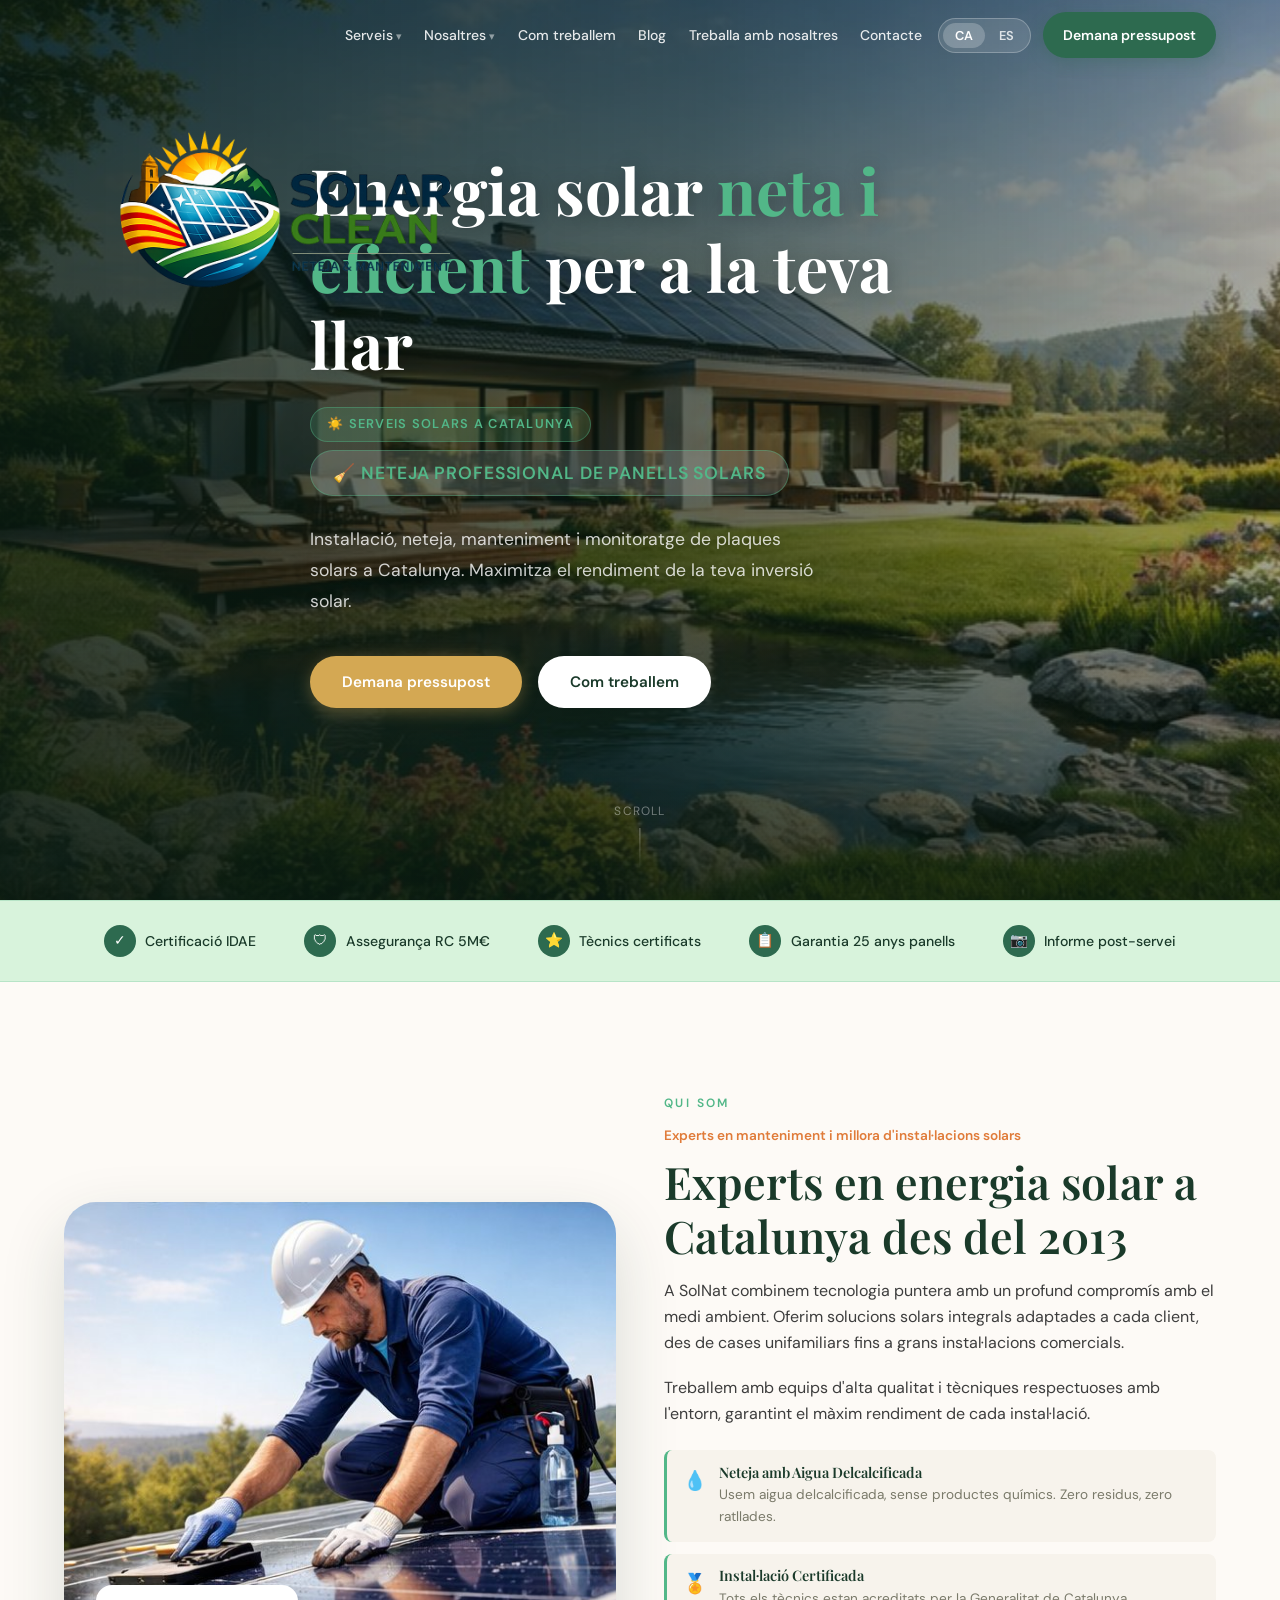
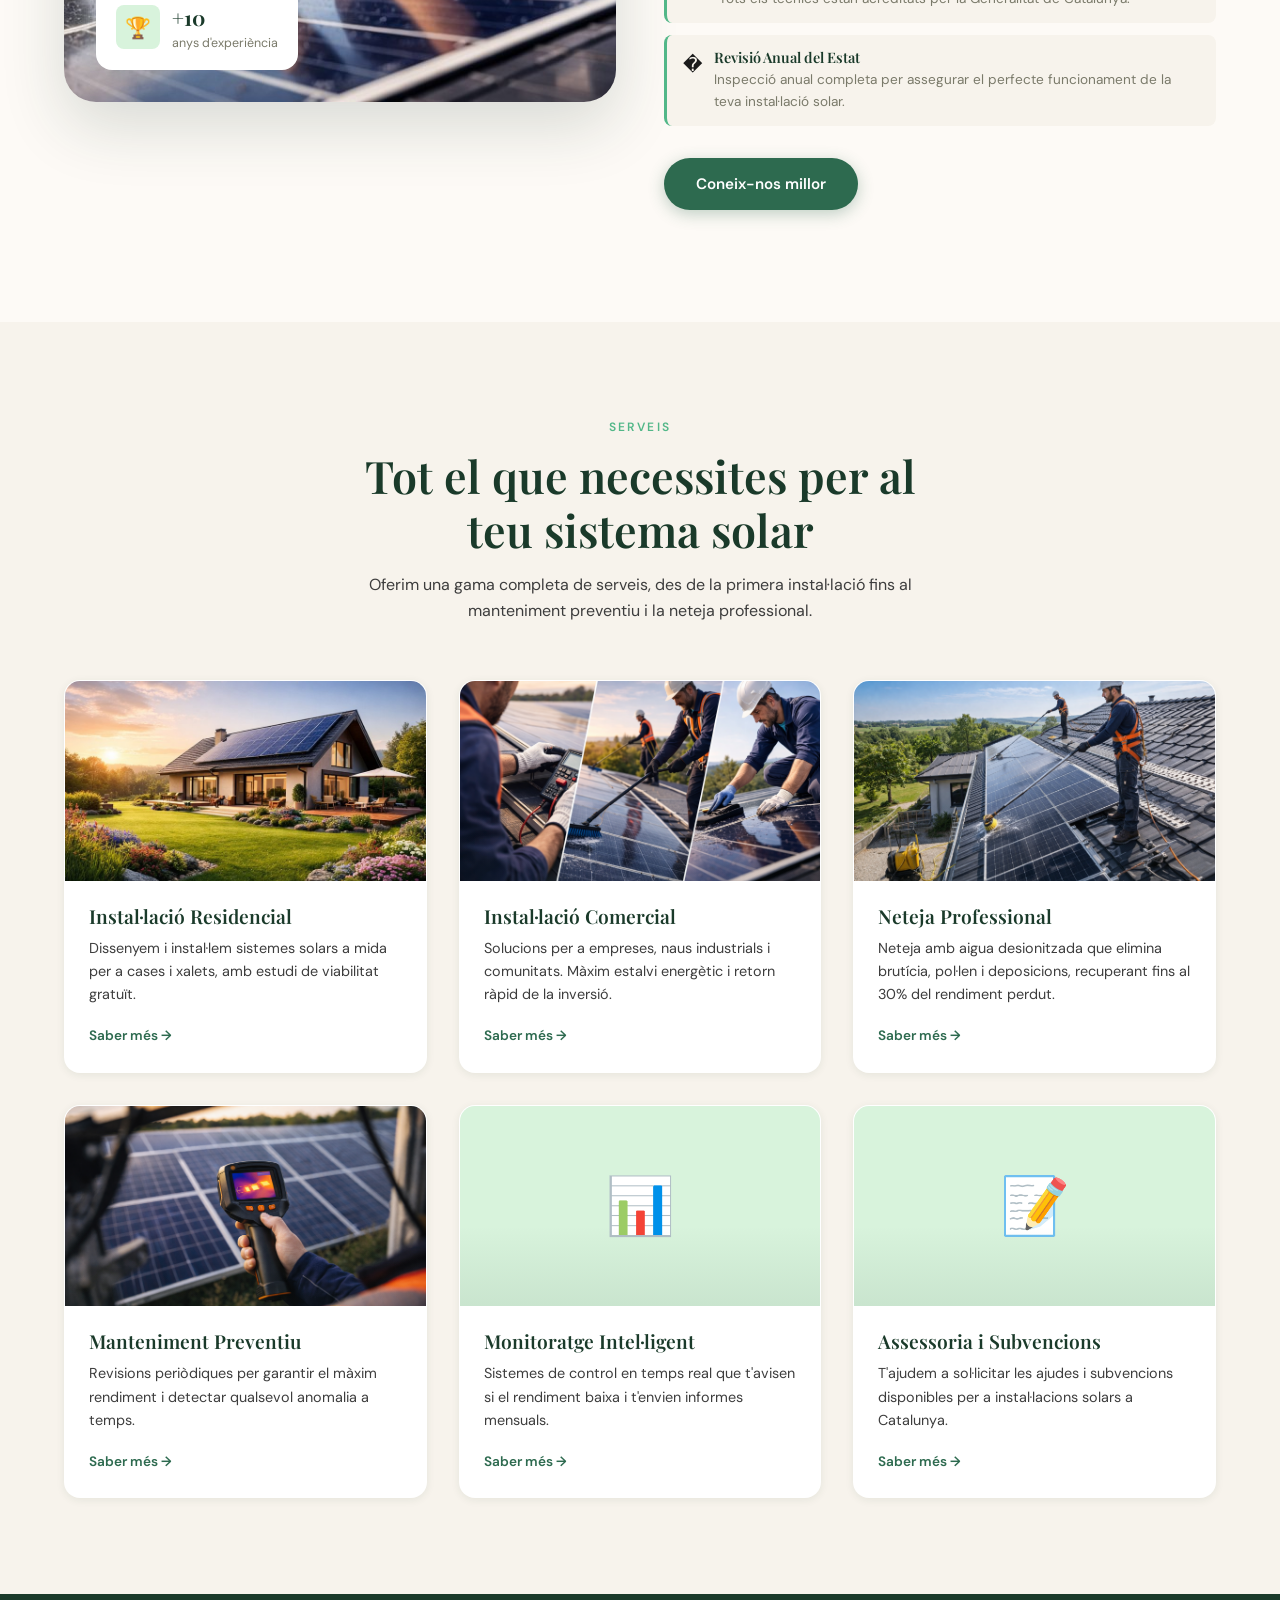
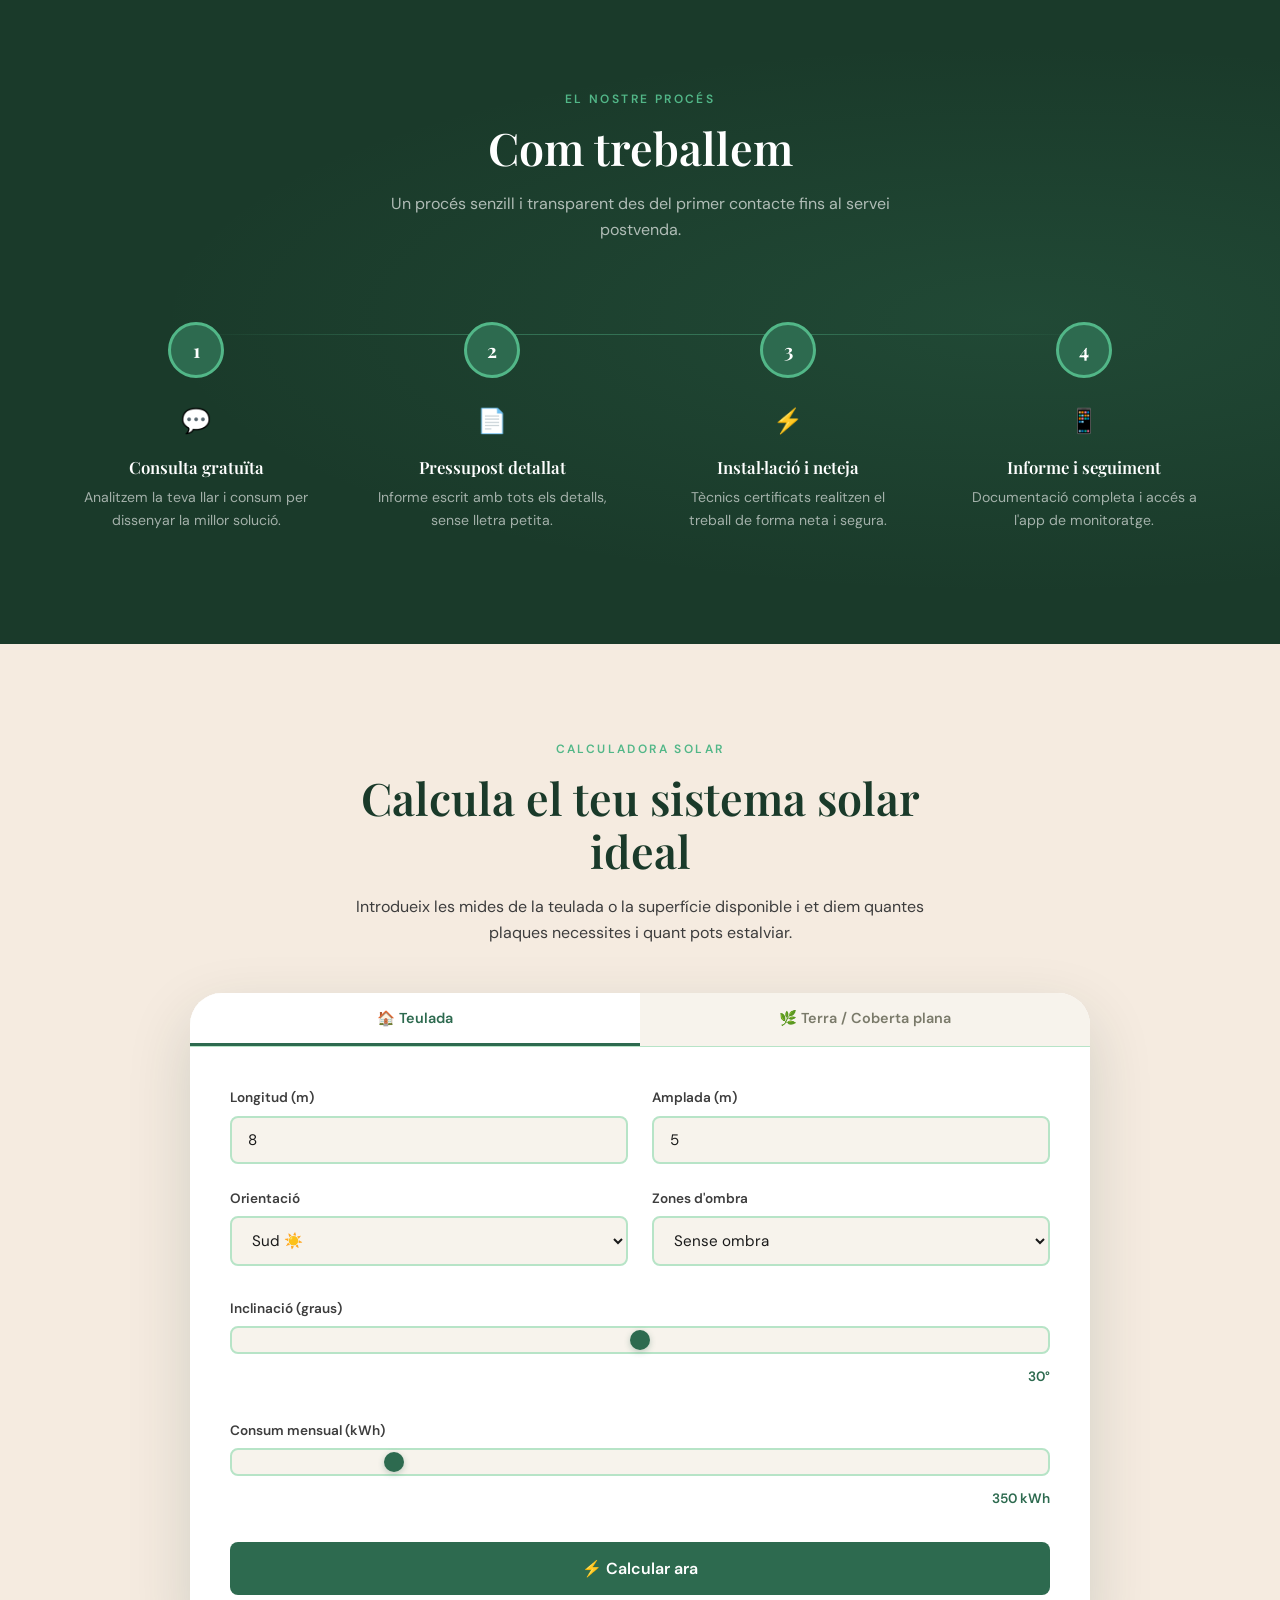
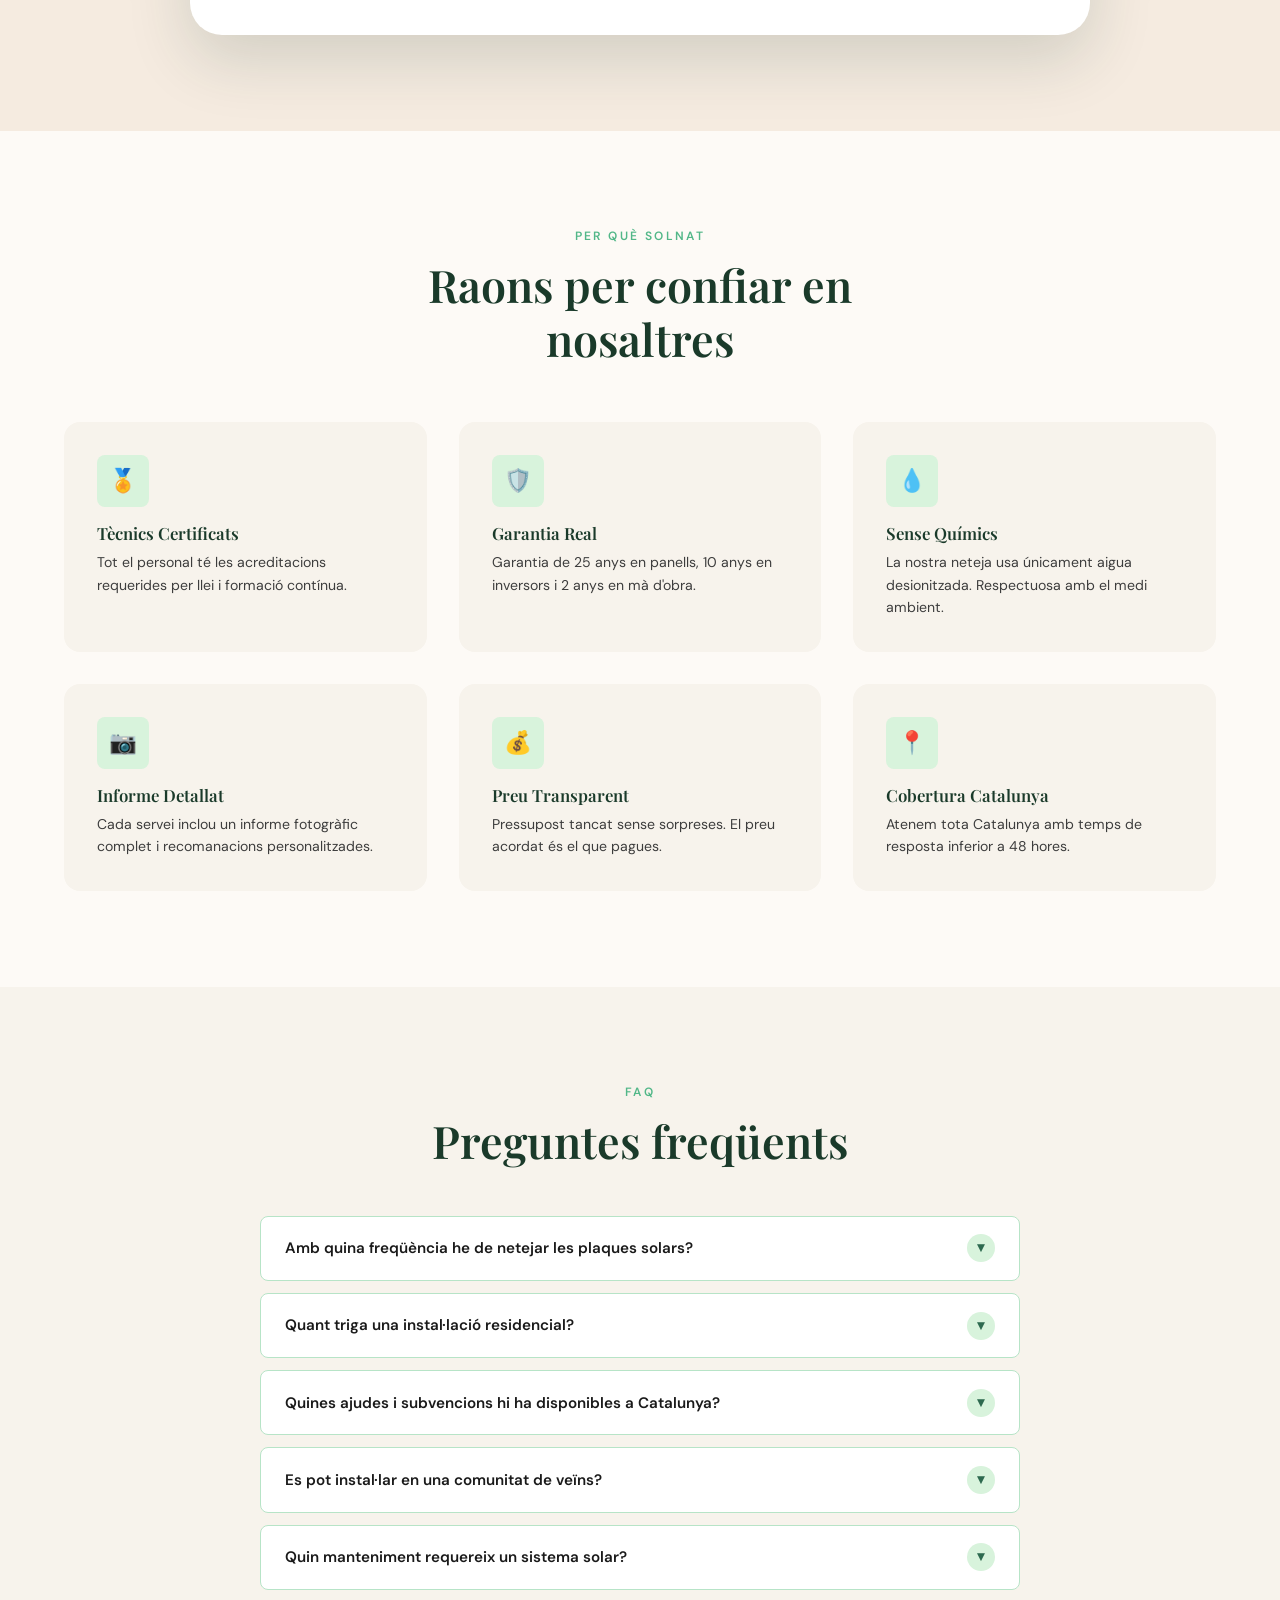
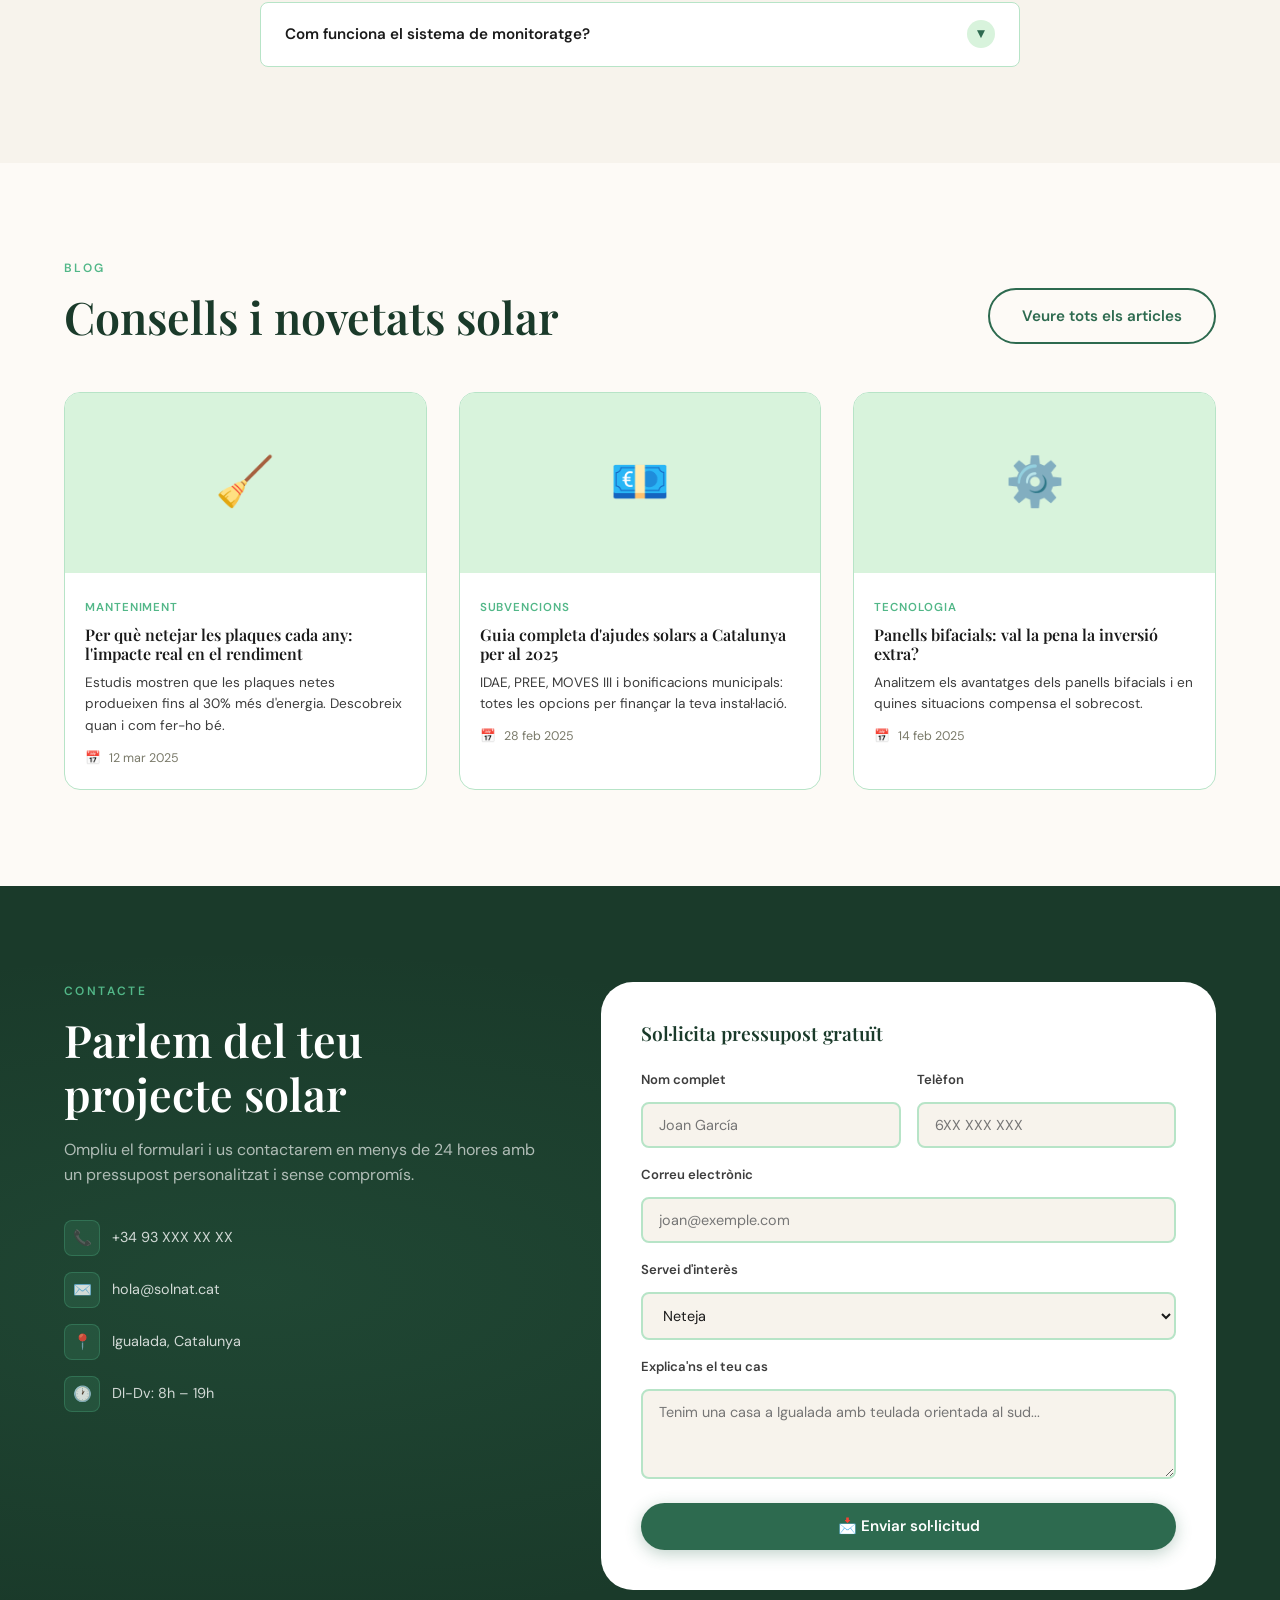
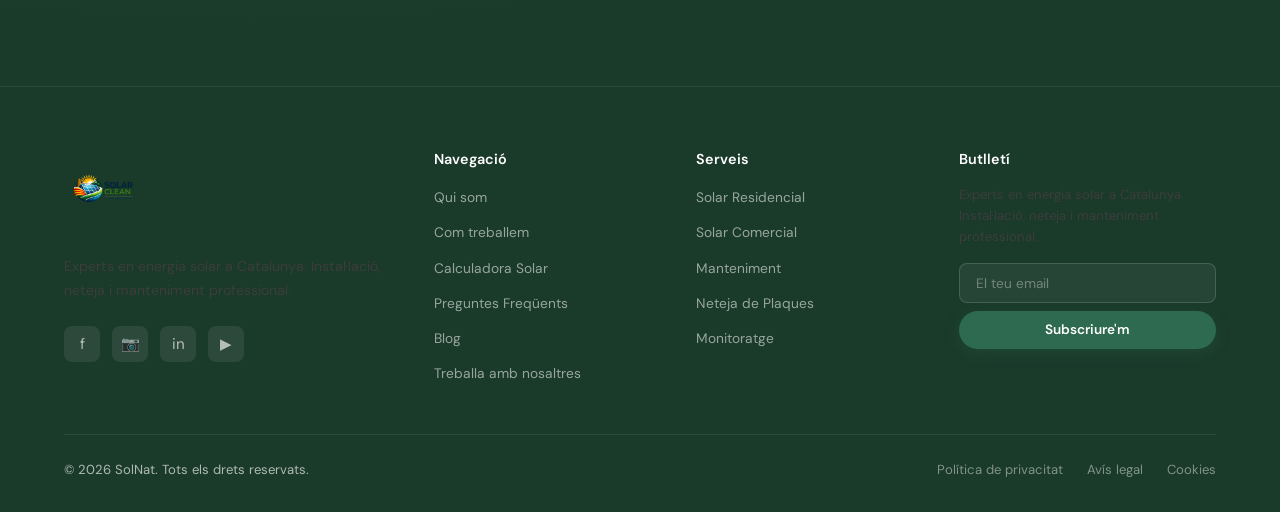
==== commit a9f6d789: "logo back to original postion" ====
--- a/solnat/index.html
+++ b/solnat/index.html
@@ -22,7 +22,11 @@
      NAVBAR
 ════════════════════════════════════════ -->
 <nav id="navbar">
-  <div class="container nav-inner">
+  <div class="container nav-inner nav-inner--home">
+
+    <div class="nav-logo">
+      <img src="images/logo.png" alt="Solar Clean – Neteja &amp; Manteniment" class="logo-img logo-img--large" />
+    </div>
 
     <ul class="nav-links">
       <li class="nav-dropdown">
@@ -107,7 +111,6 @@
   <div class="container hero-content">
 
     <div class="hero-text-col">
-      <img src="images/logo.png" alt="Solar Clean" class="logo-img logo-img--hero" />
       <h1 class="hero-title" data-i18n="hero_title">Energia solar <em>neta i eficient</em> per a la teva llar</h1>
       <div class="hero-tags">
         <div class="hero-tag" data-i18n="hero_tag">☀️ Serveis Solars a Catalunya</div>
--- a/solnat/css/style.css
+++ b/solnat/css/style.css
@@ -175,15 +175,22 @@
 .nav-inner {
   display: flex;
   align-items: center;
-  justify-content: space-between;
+  justify-content: flex-end;
   gap: 1rem;
-}
-
-/* Logo — normal flex item in the navbar (used on inner pages) */
+  padding-left: 90px; /* clears small logo on inner pages */
+}
+.nav-inner--home {
+  padding-left: 470px; /* clears large logo on home page */
+}
+
+/* Logo — absolutely positioned, hangs from top of navbar */
 .nav-logo {
+  position: absolute;
+  top: 0;
+  left: max(1.5rem, calc((100vw - 1200px) / 2 + 1.5rem));
+  z-index: 1001;
   display: block;
   line-height: 0;
-  flex-shrink: 0;
 }
 
 .nav-logo .logo-icon {
@@ -206,13 +213,12 @@
   display: block;
   object-fit: contain;
 }
-/* Logo image — hero size (home page) */
-.logo-img--hero {
+/* Logo image — large version (home page navbar) */
+.logo-img--large {
   width: 450px;
-  max-width: 90%;
+  max-width: 90vw;
   height: auto;
   display: block;
-  margin-bottom: 2.5rem;
 }
 .logo-img--footer {
   height: 80px;
@@ -1663,11 +1669,12 @@
   .slide-arrow { display: none; }
   .slideshow-dots { right: 1rem; bottom: 4rem; }
   .hero-content { padding: 7rem 0 6rem; }
-  .nav-links      { display: none; }
-  .nav-cta        { display: none; }
-  .hamburger      { display: flex; }
-  .logo-img       { height: 44px; }
-  .logo-img--hero { width: 260px; }
+  .nav-links        { display: none; }
+  .nav-cta          { display: none; }
+  .hamburger        { display: flex; }
+  .logo-img         { height: 44px; }
+  .logo-img--large  { width: 220px; }
+  .nav-inner--home  { padding-left: 240px; }
   .calc-grid   { grid-template-columns: 1fr; }
   .result-grid { grid-template-columns: 1fr 1fr; }
   .form-row    { grid-template-columns: 1fr; }
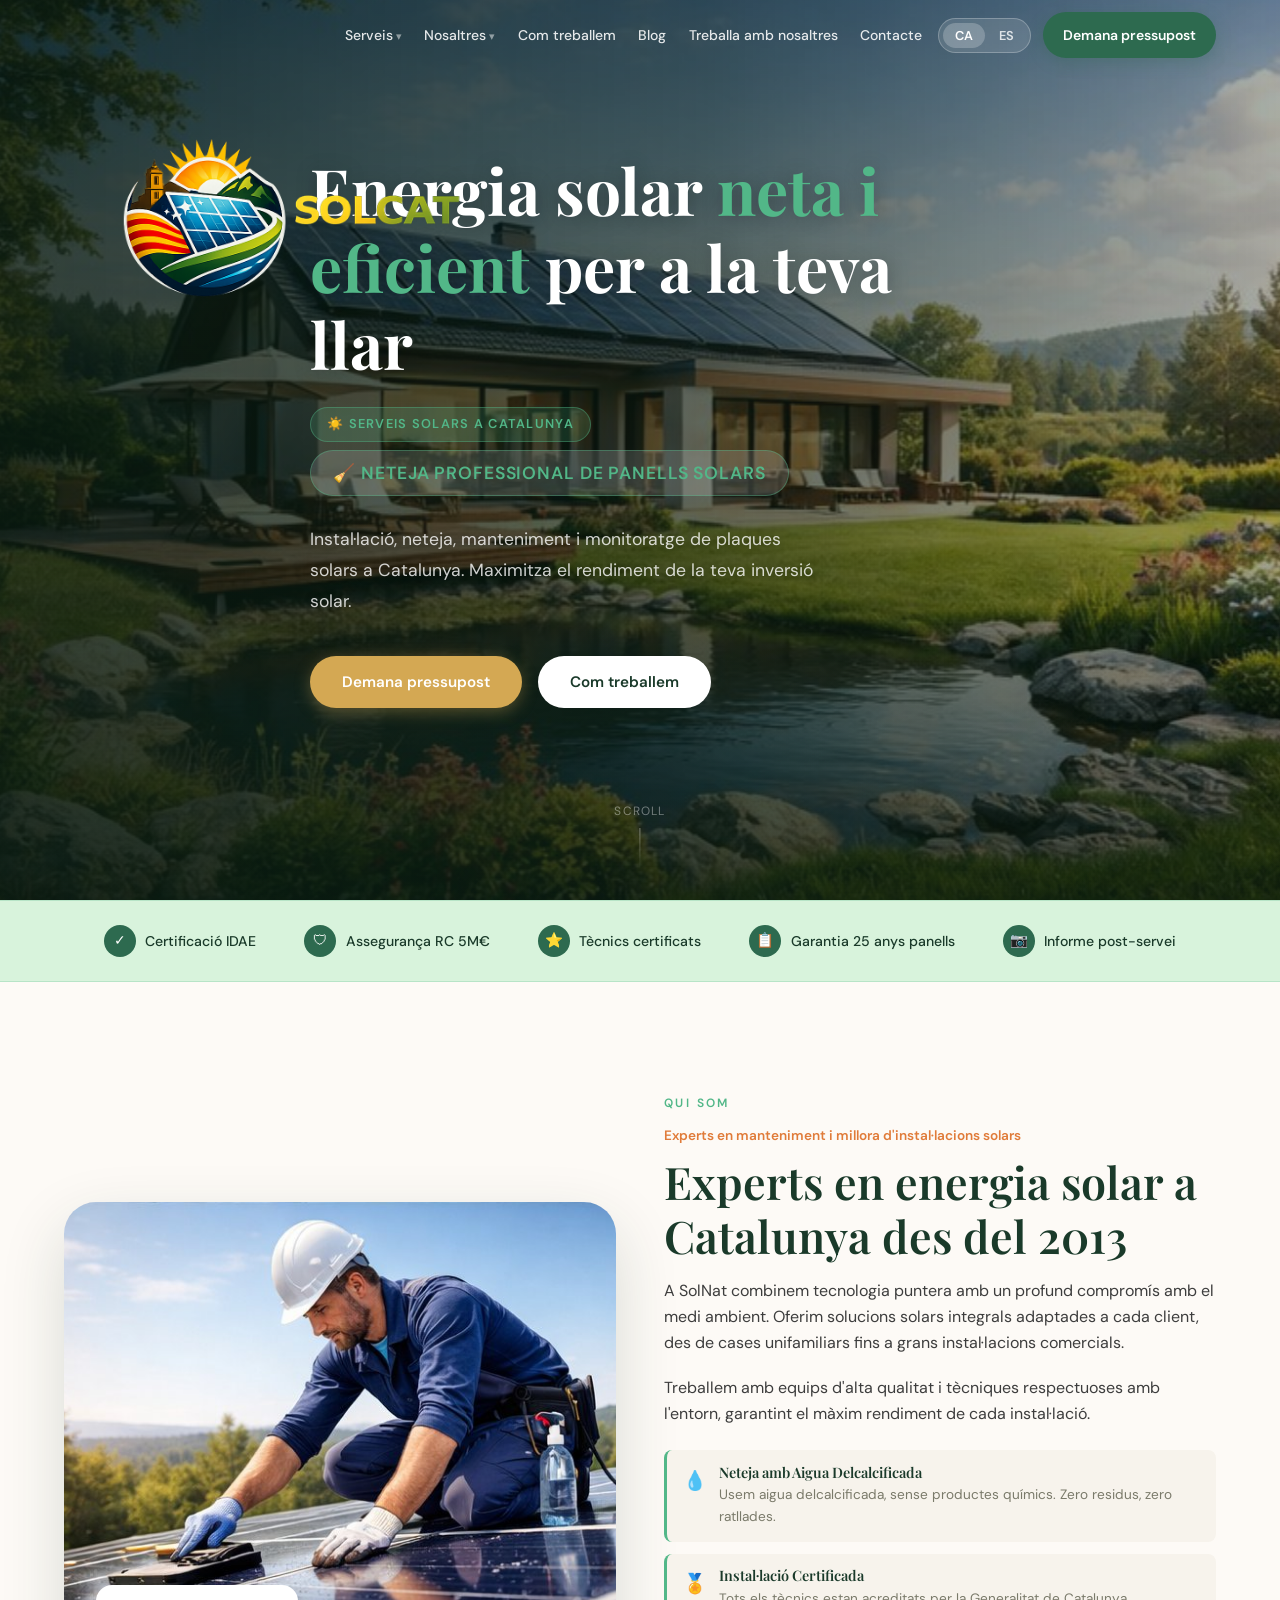
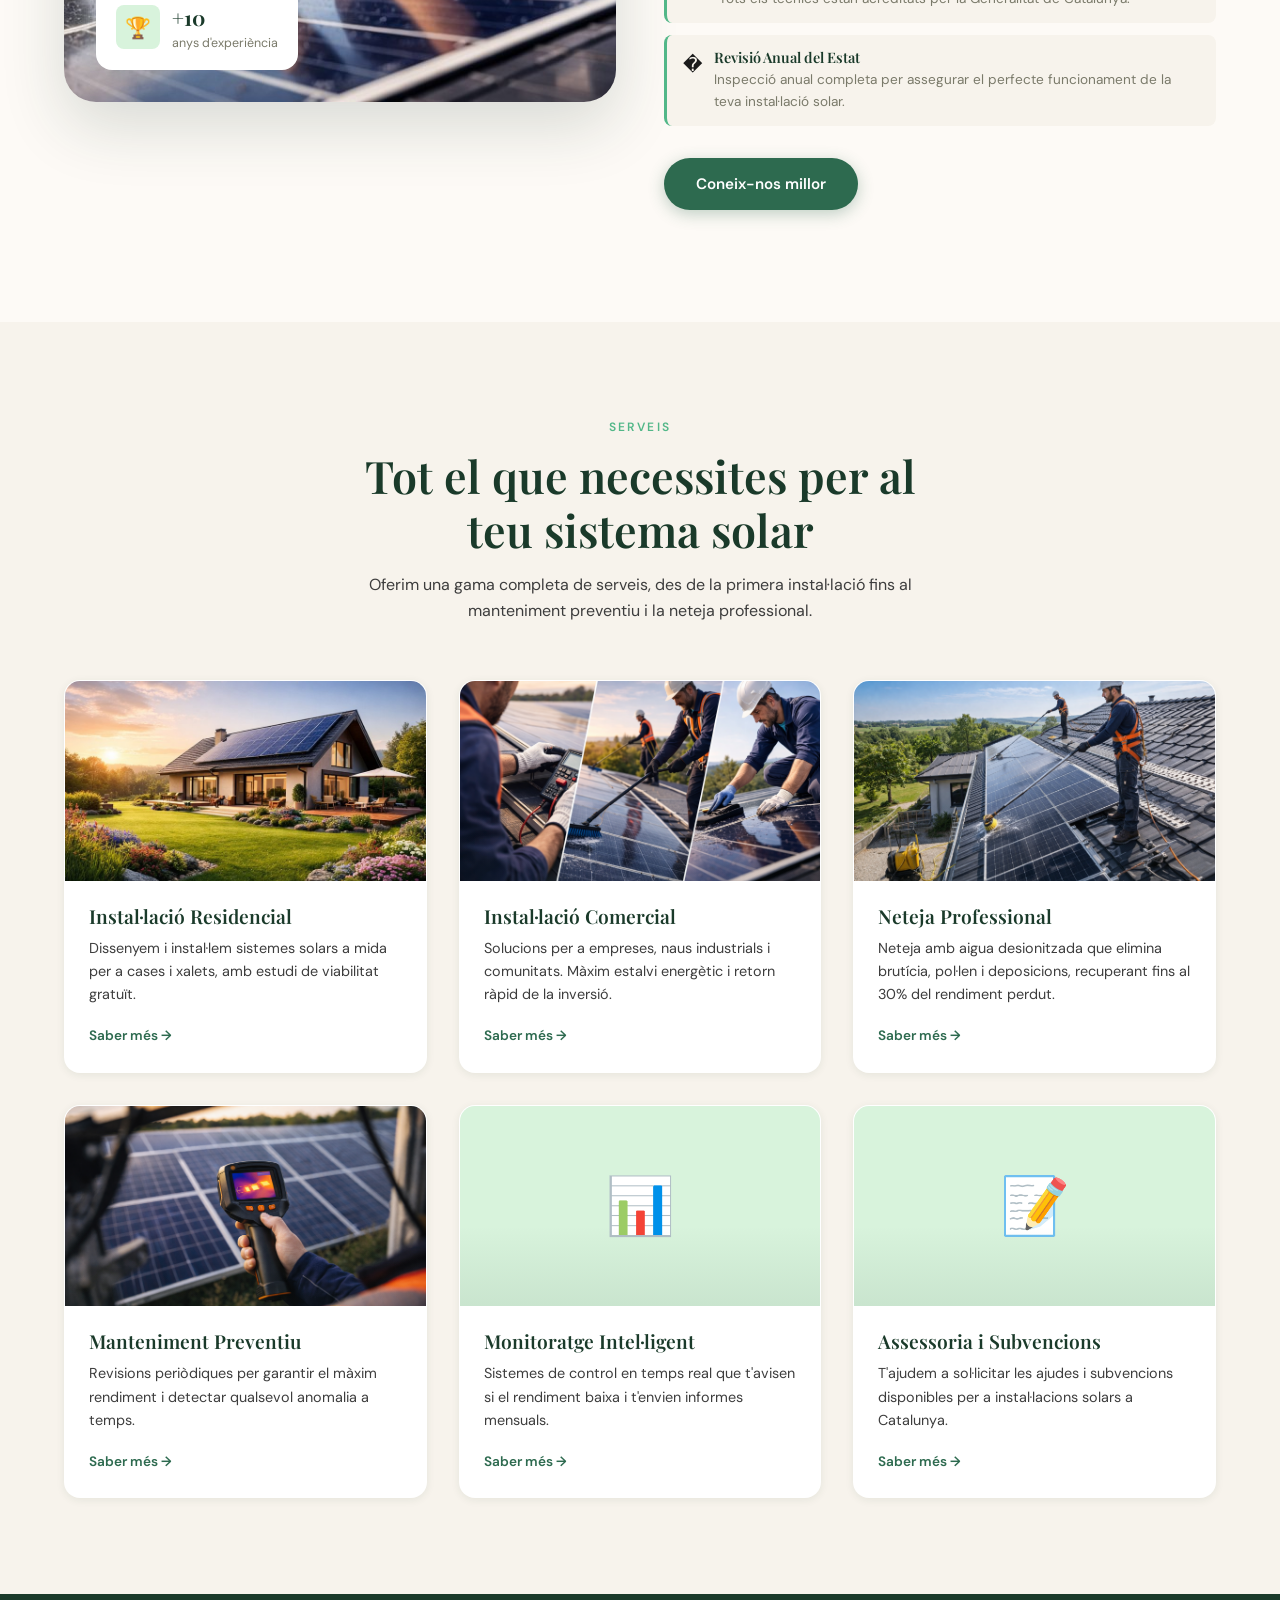
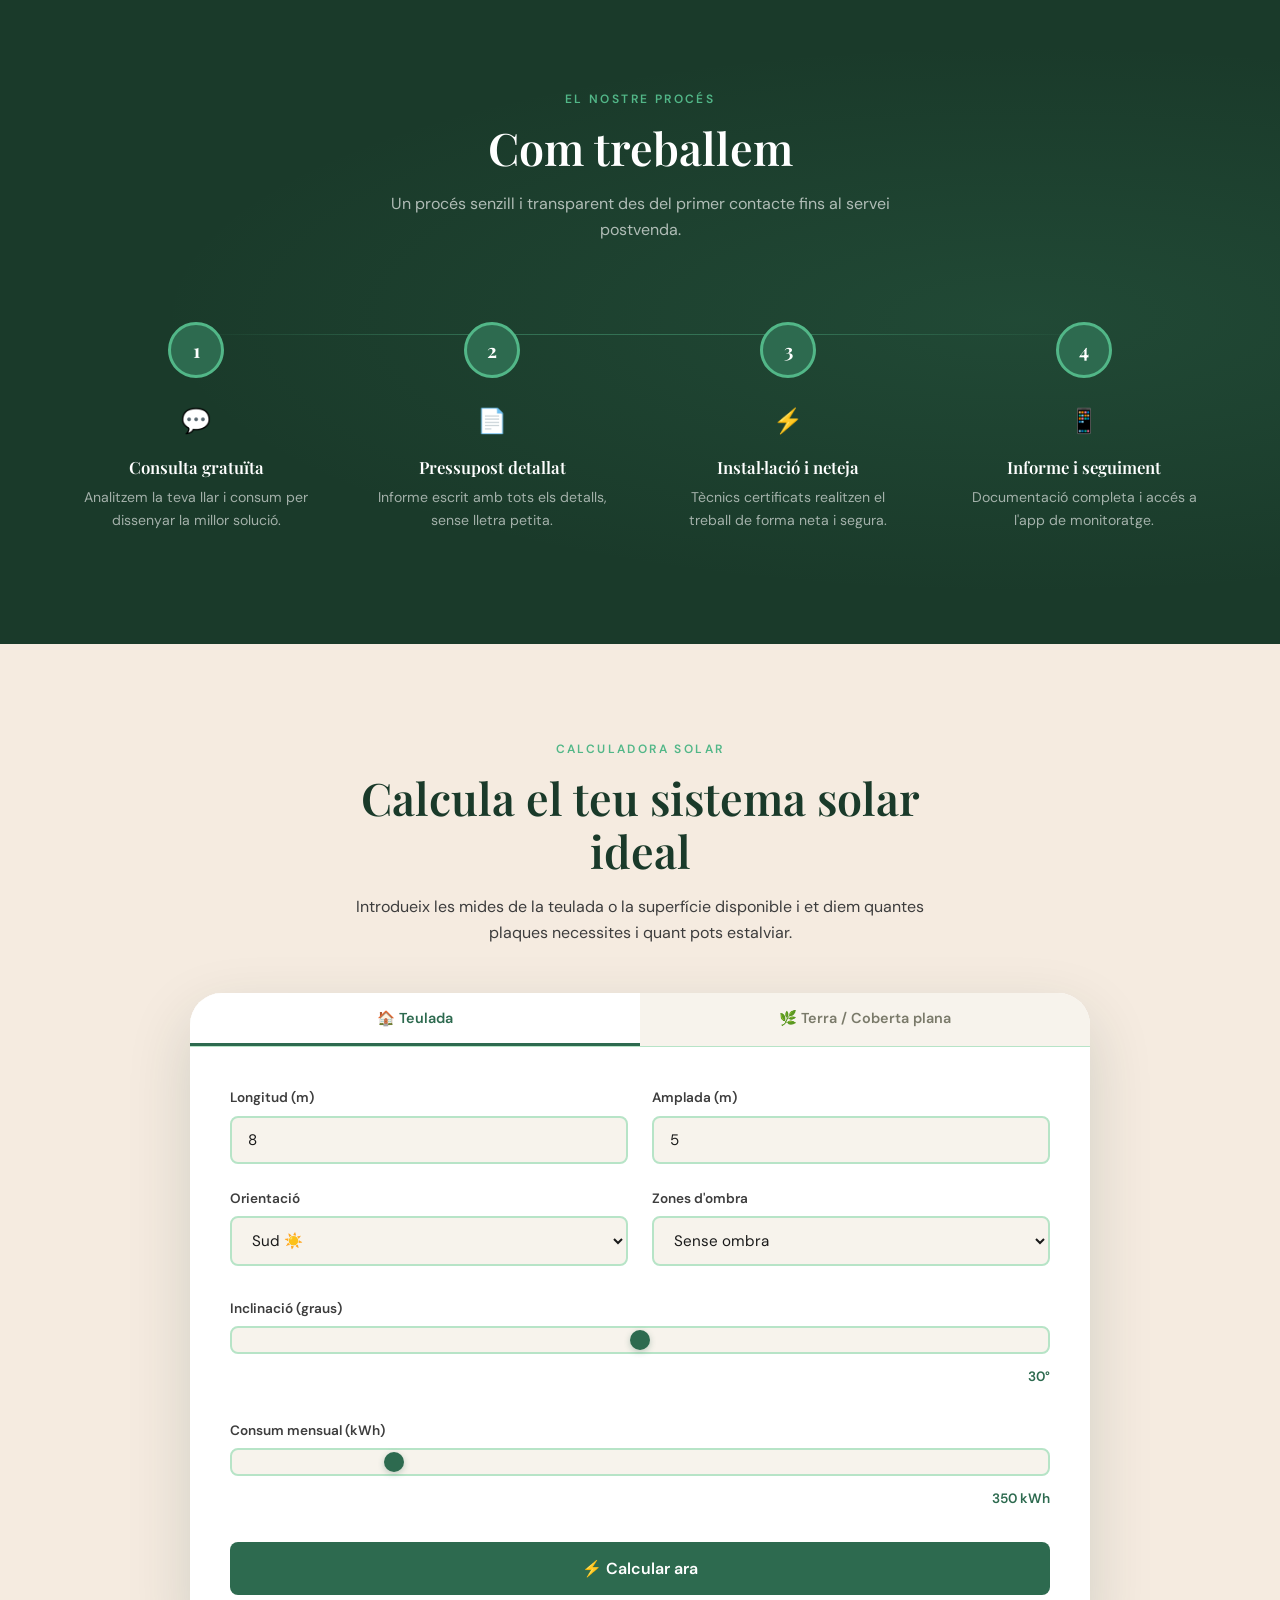
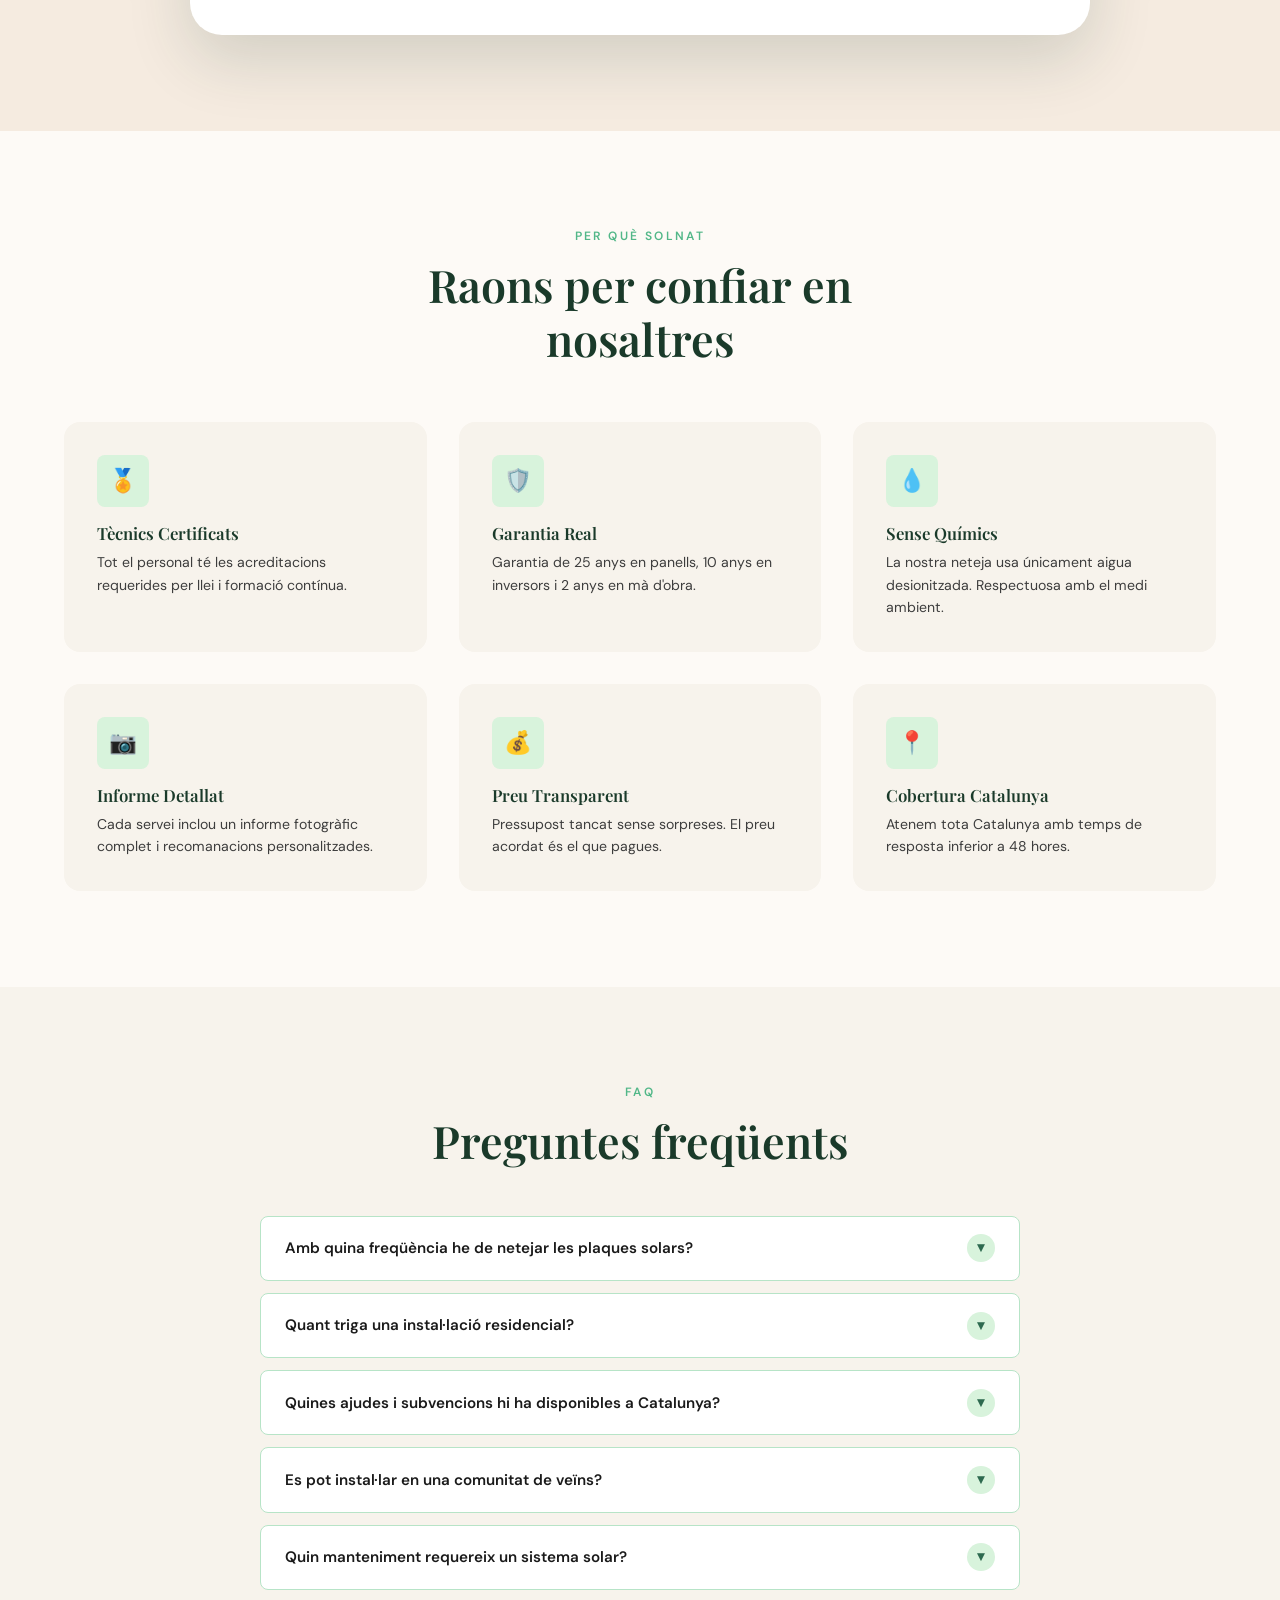
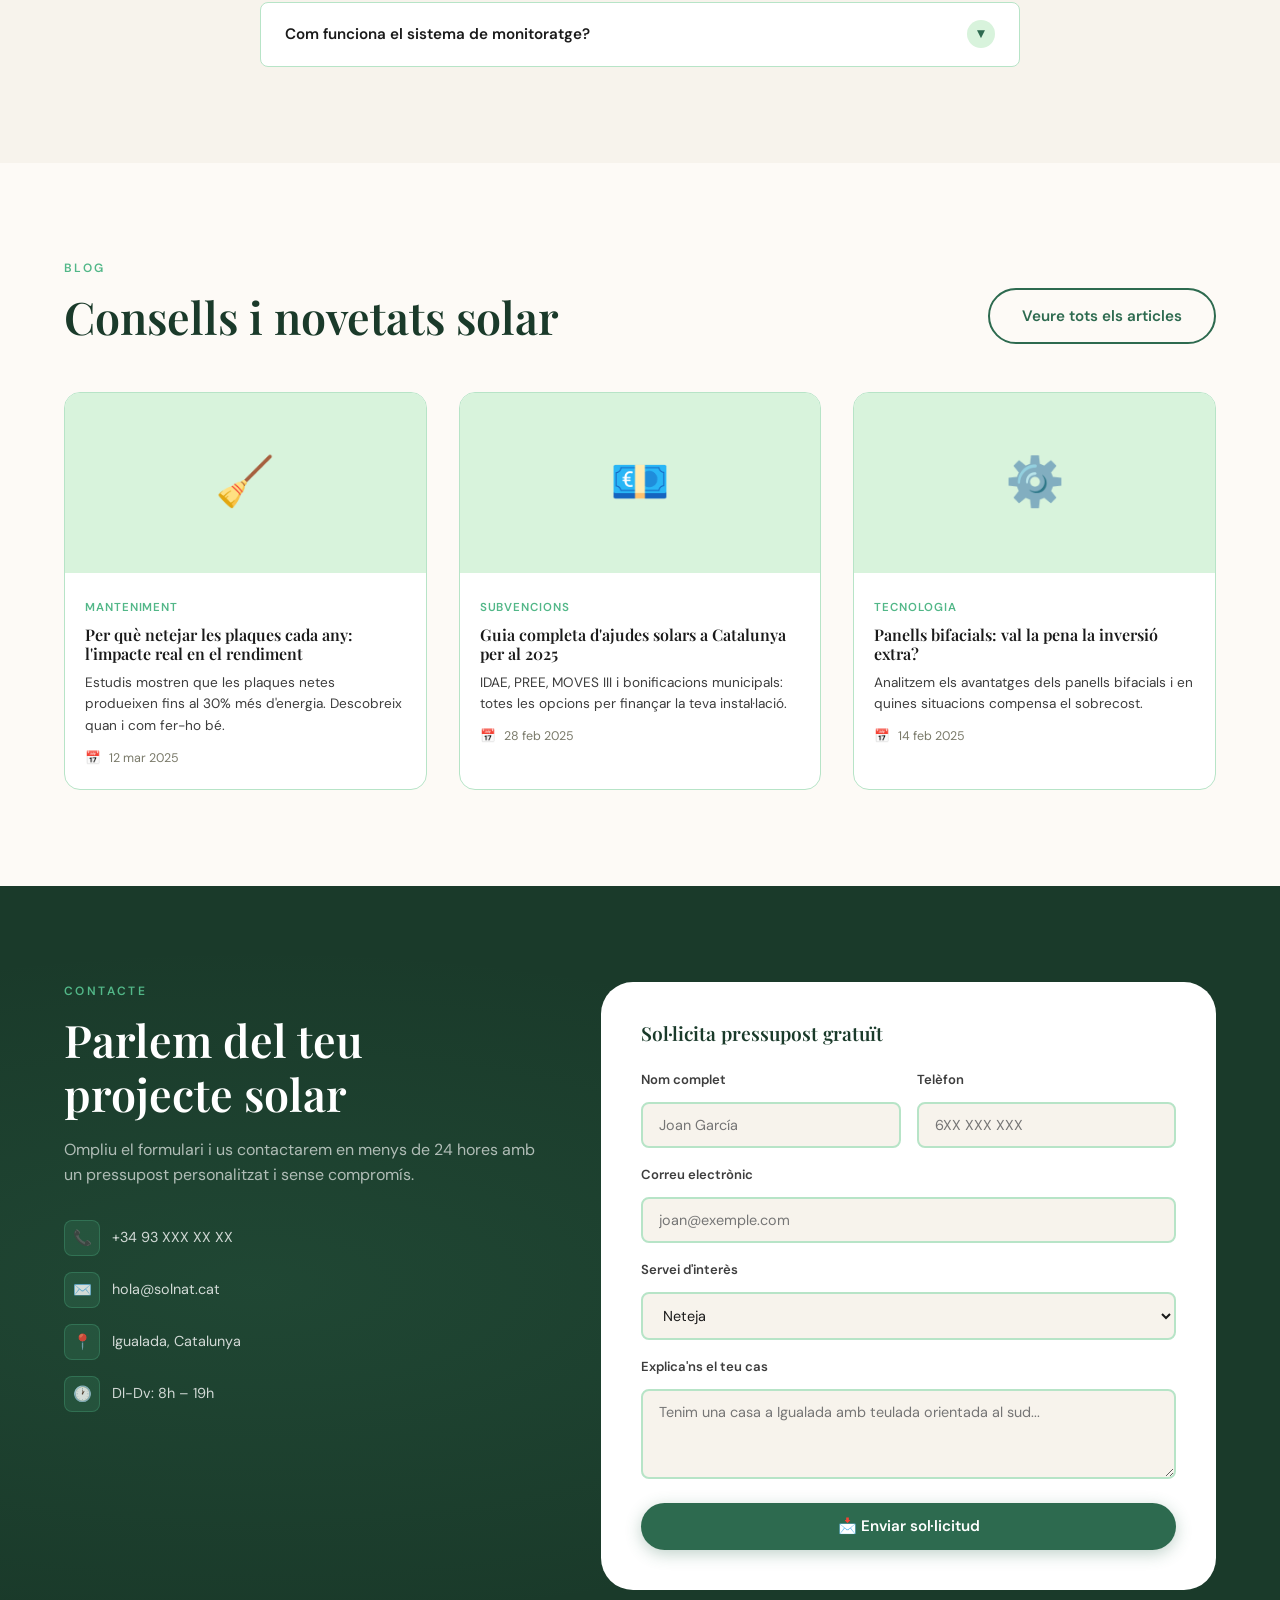
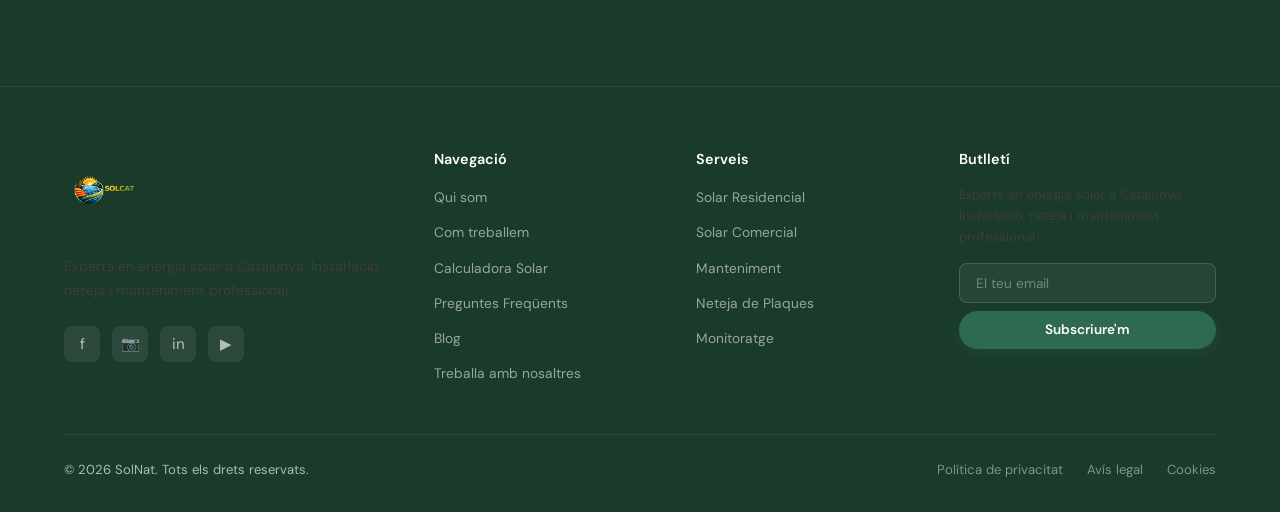
==== commit bc3047dc: "new logo" ====
--- a/solnat/index.html
+++ b/solnat/index.html
@@ -25,7 +25,7 @@
   <div class="container nav-inner nav-inner--home">
 
     <div class="nav-logo">
-      <img src="images/logo.png" alt="Solar Clean – Neteja &amp; Manteniment" class="logo-img logo-img--large" />
+      <img src="images/logo_2.png" alt="Solar Clean – Neteja &amp; Manteniment" class="logo-img logo-img--large" />
     </div>
 
     <ul class="nav-links">
@@ -706,7 +706,7 @@
 
       <div class="footer-brand">
         <a href="/" class="footer-logo-link">
-          <img src="images/logo.png" alt="Solar Clean" class="logo-img logo-img--footer" />
+          <img src="images/logo_2.png" alt="Solar Clean" class="logo-img logo-img--footer" />
         </a>
         <p data-i18n="footer_desc">Experts en energia solar a Catalunya. Instal·lació, neteja i manteniment professional.</p>
         <div class="social-links">
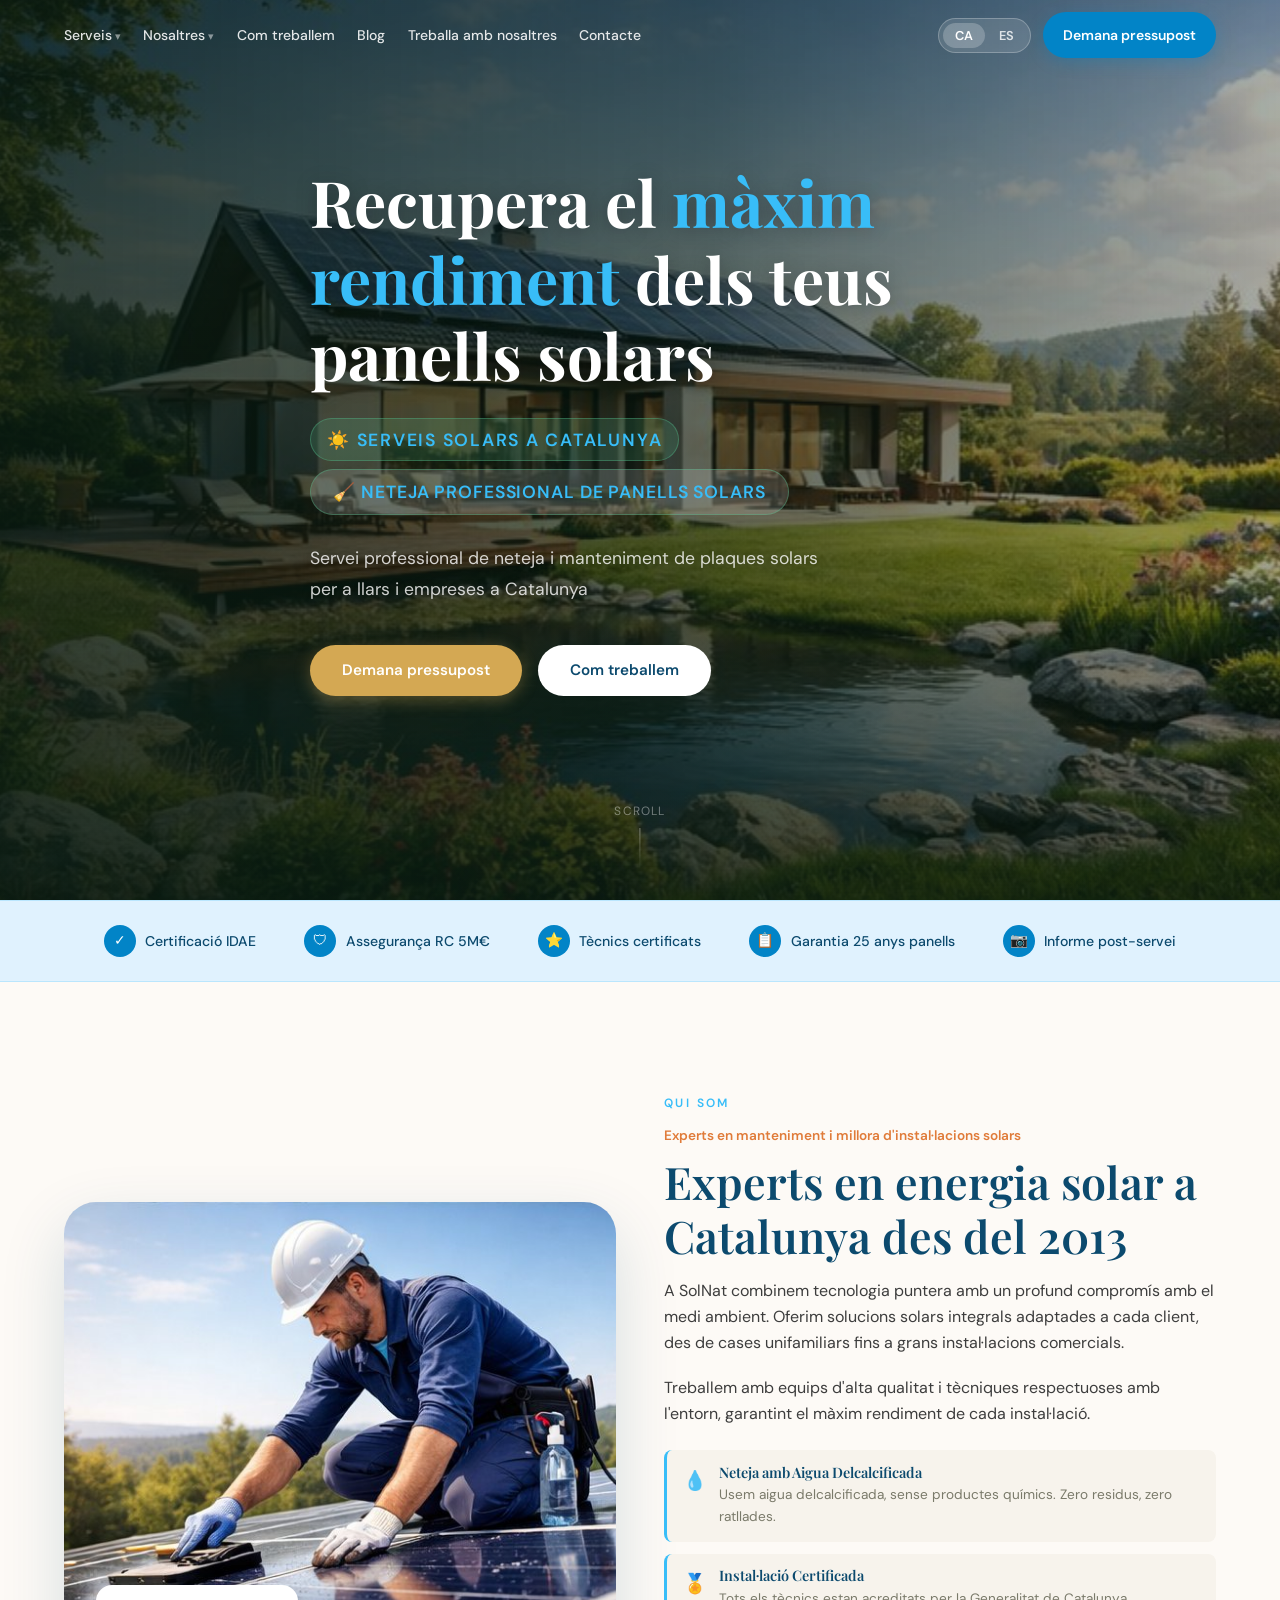
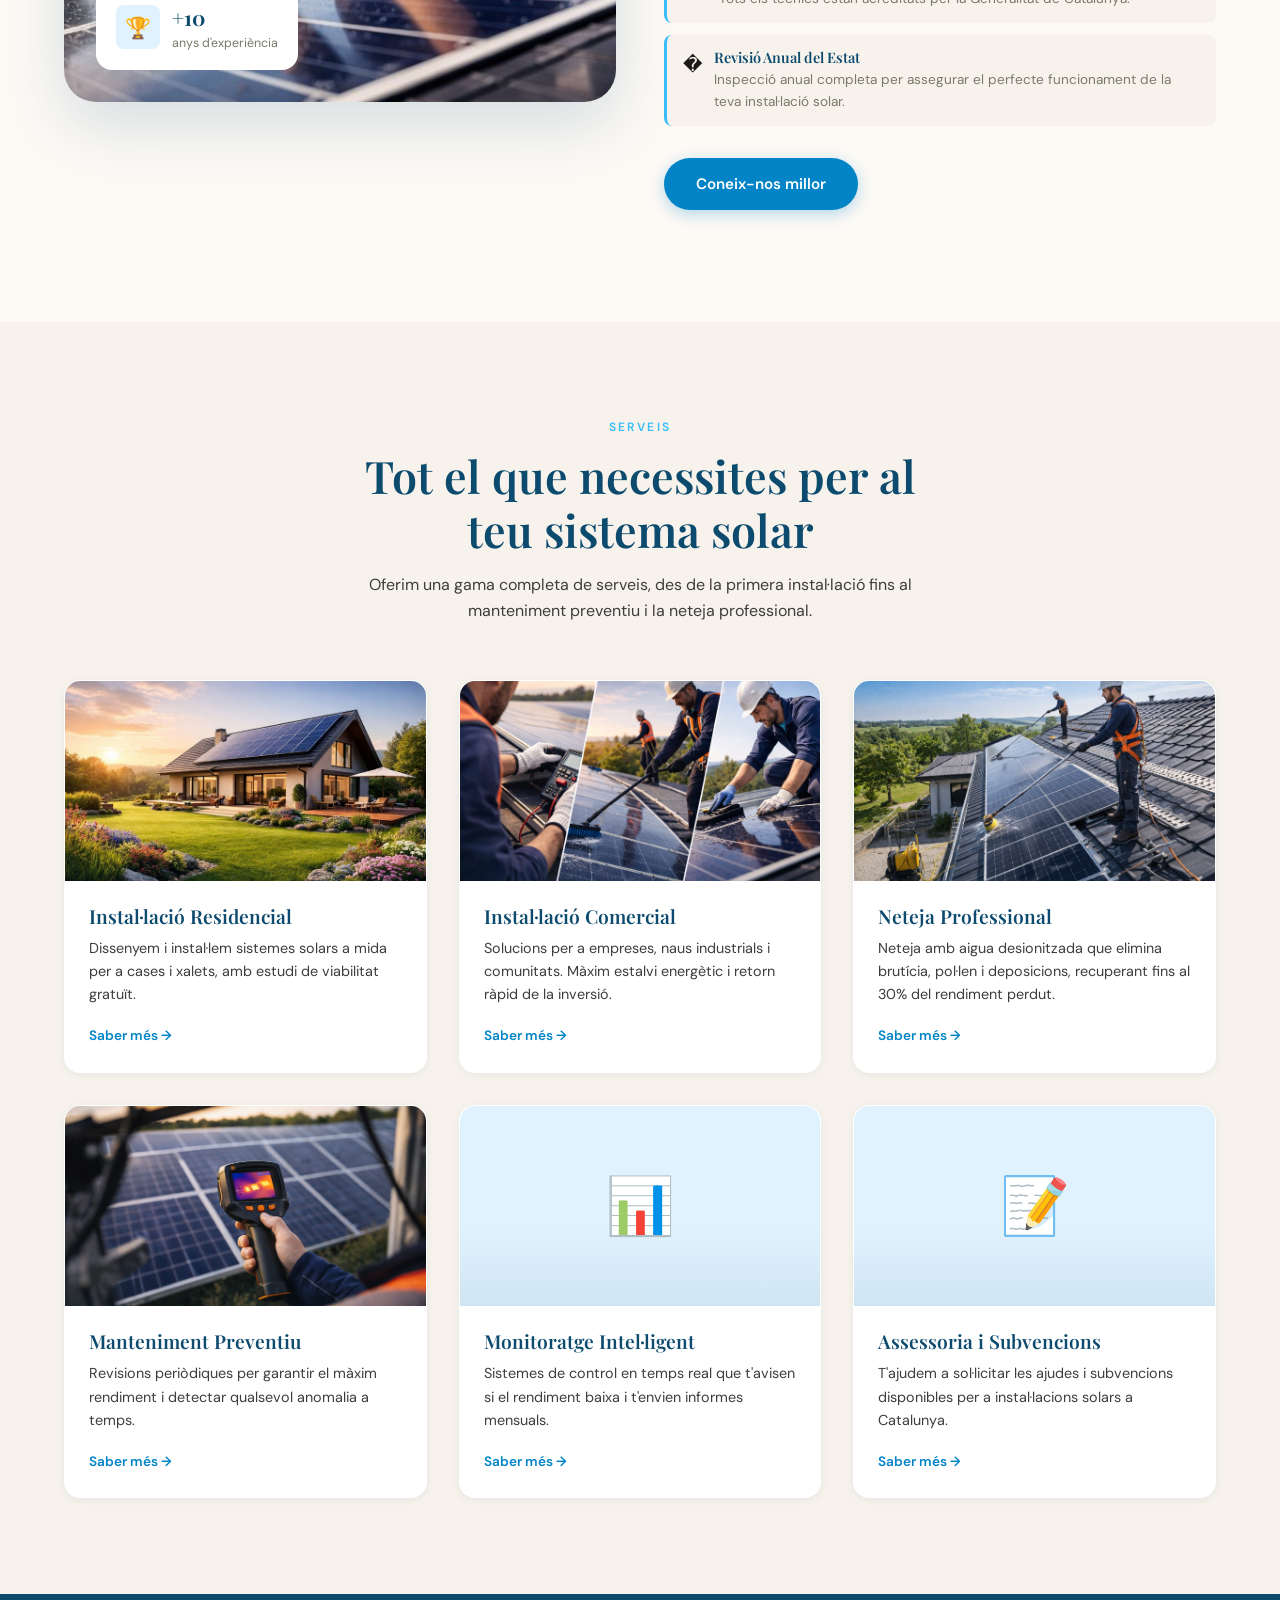
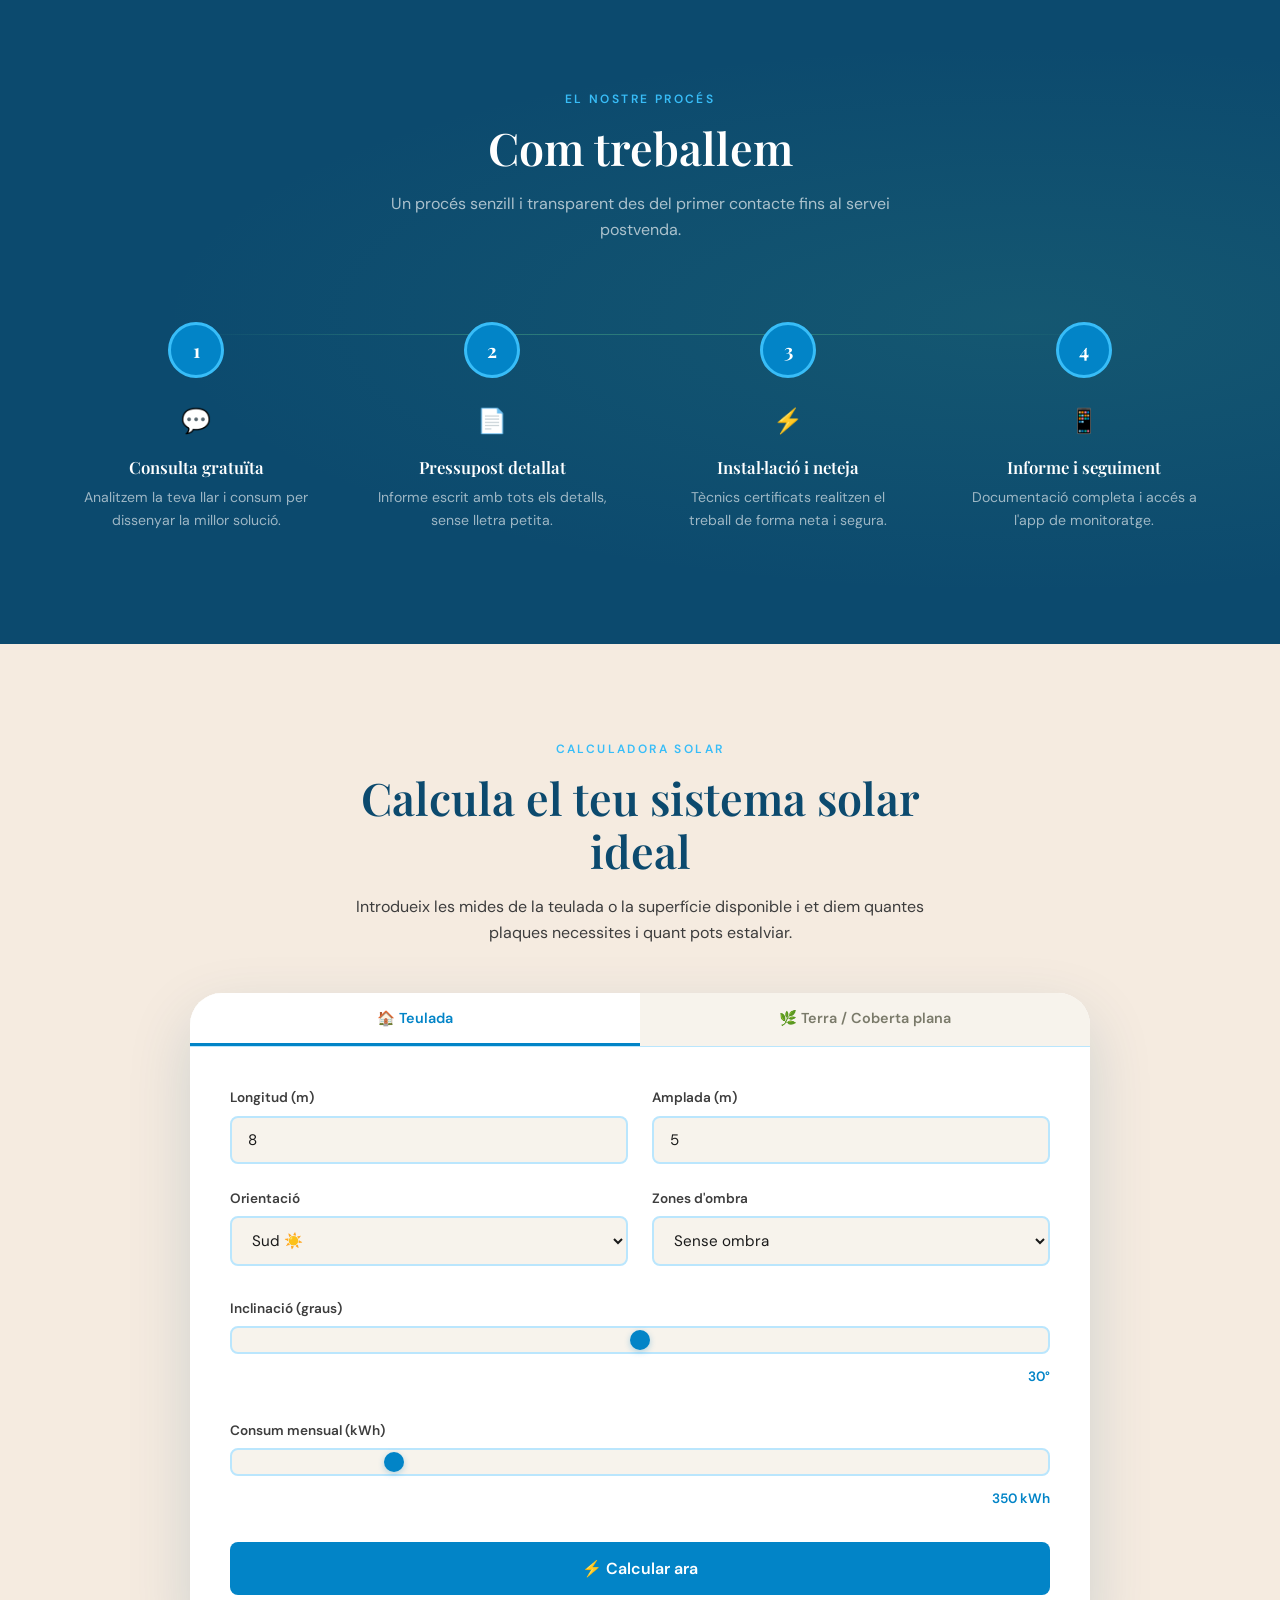
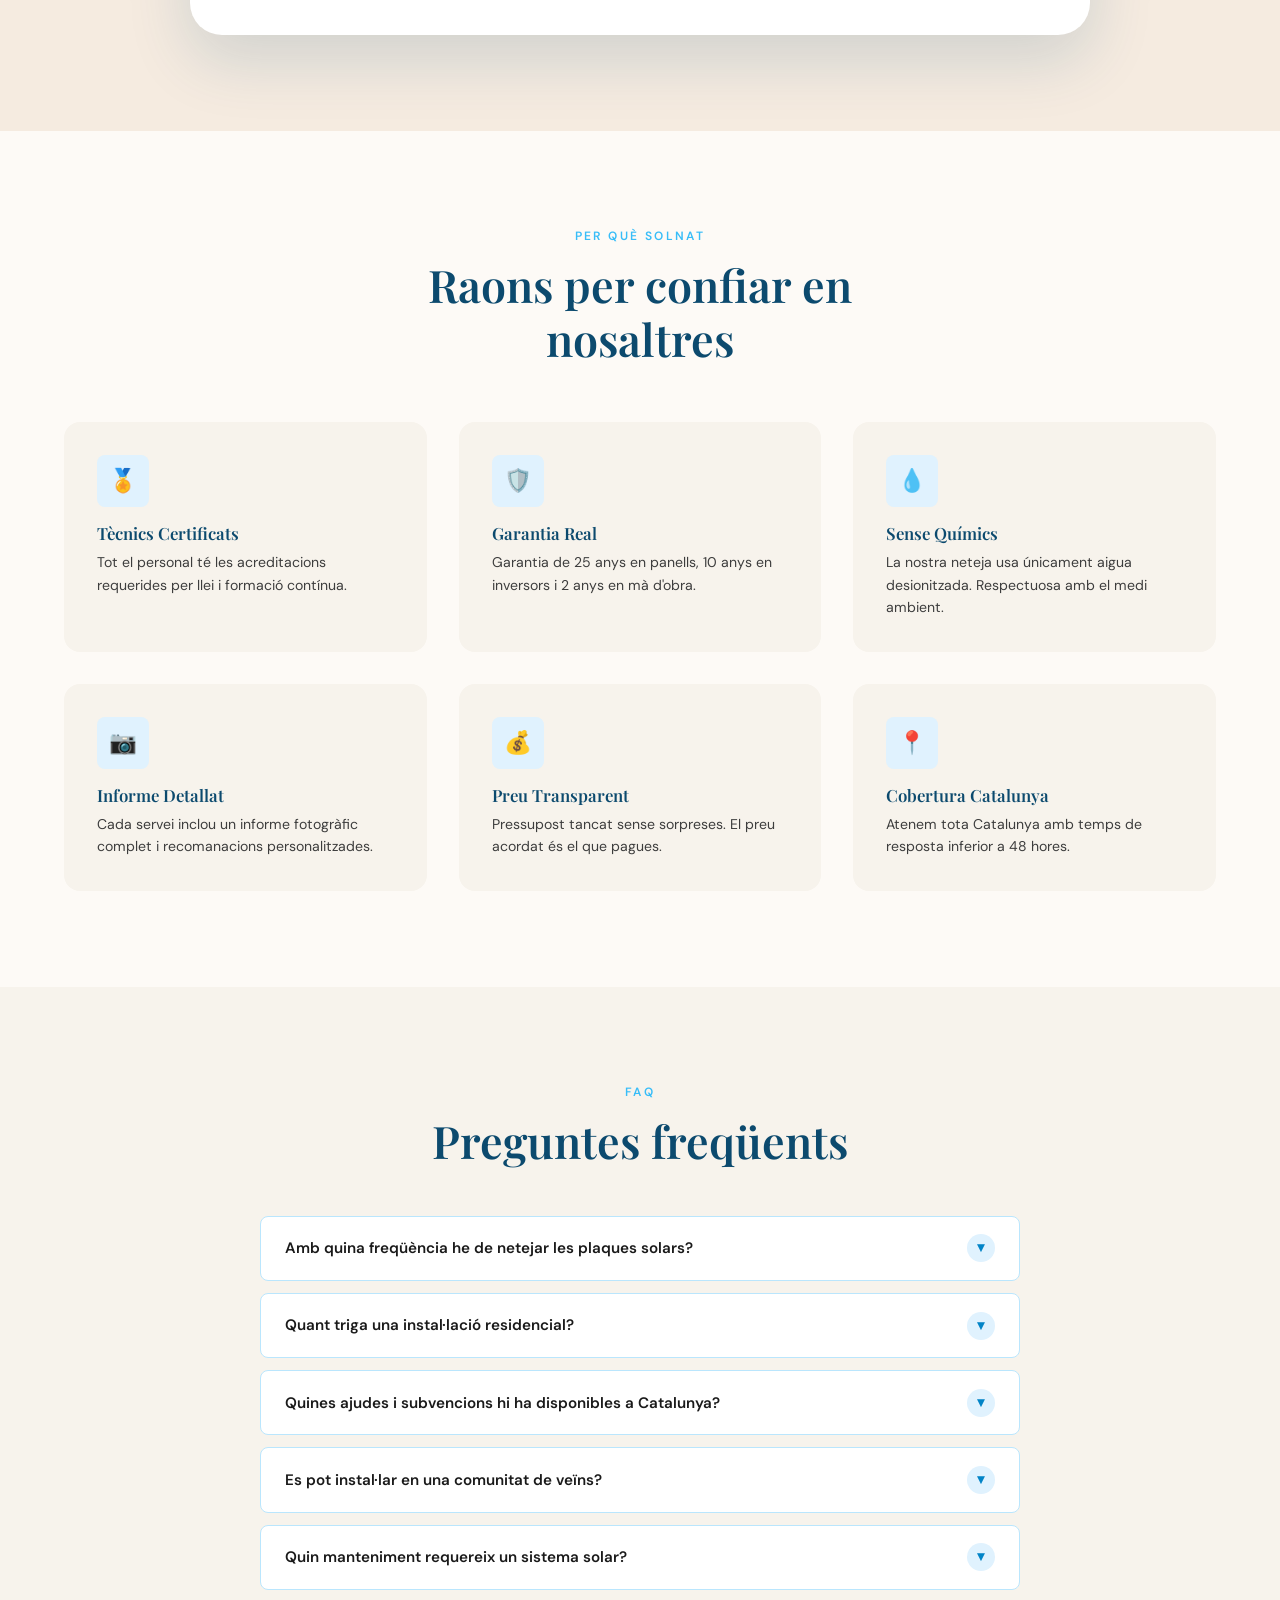
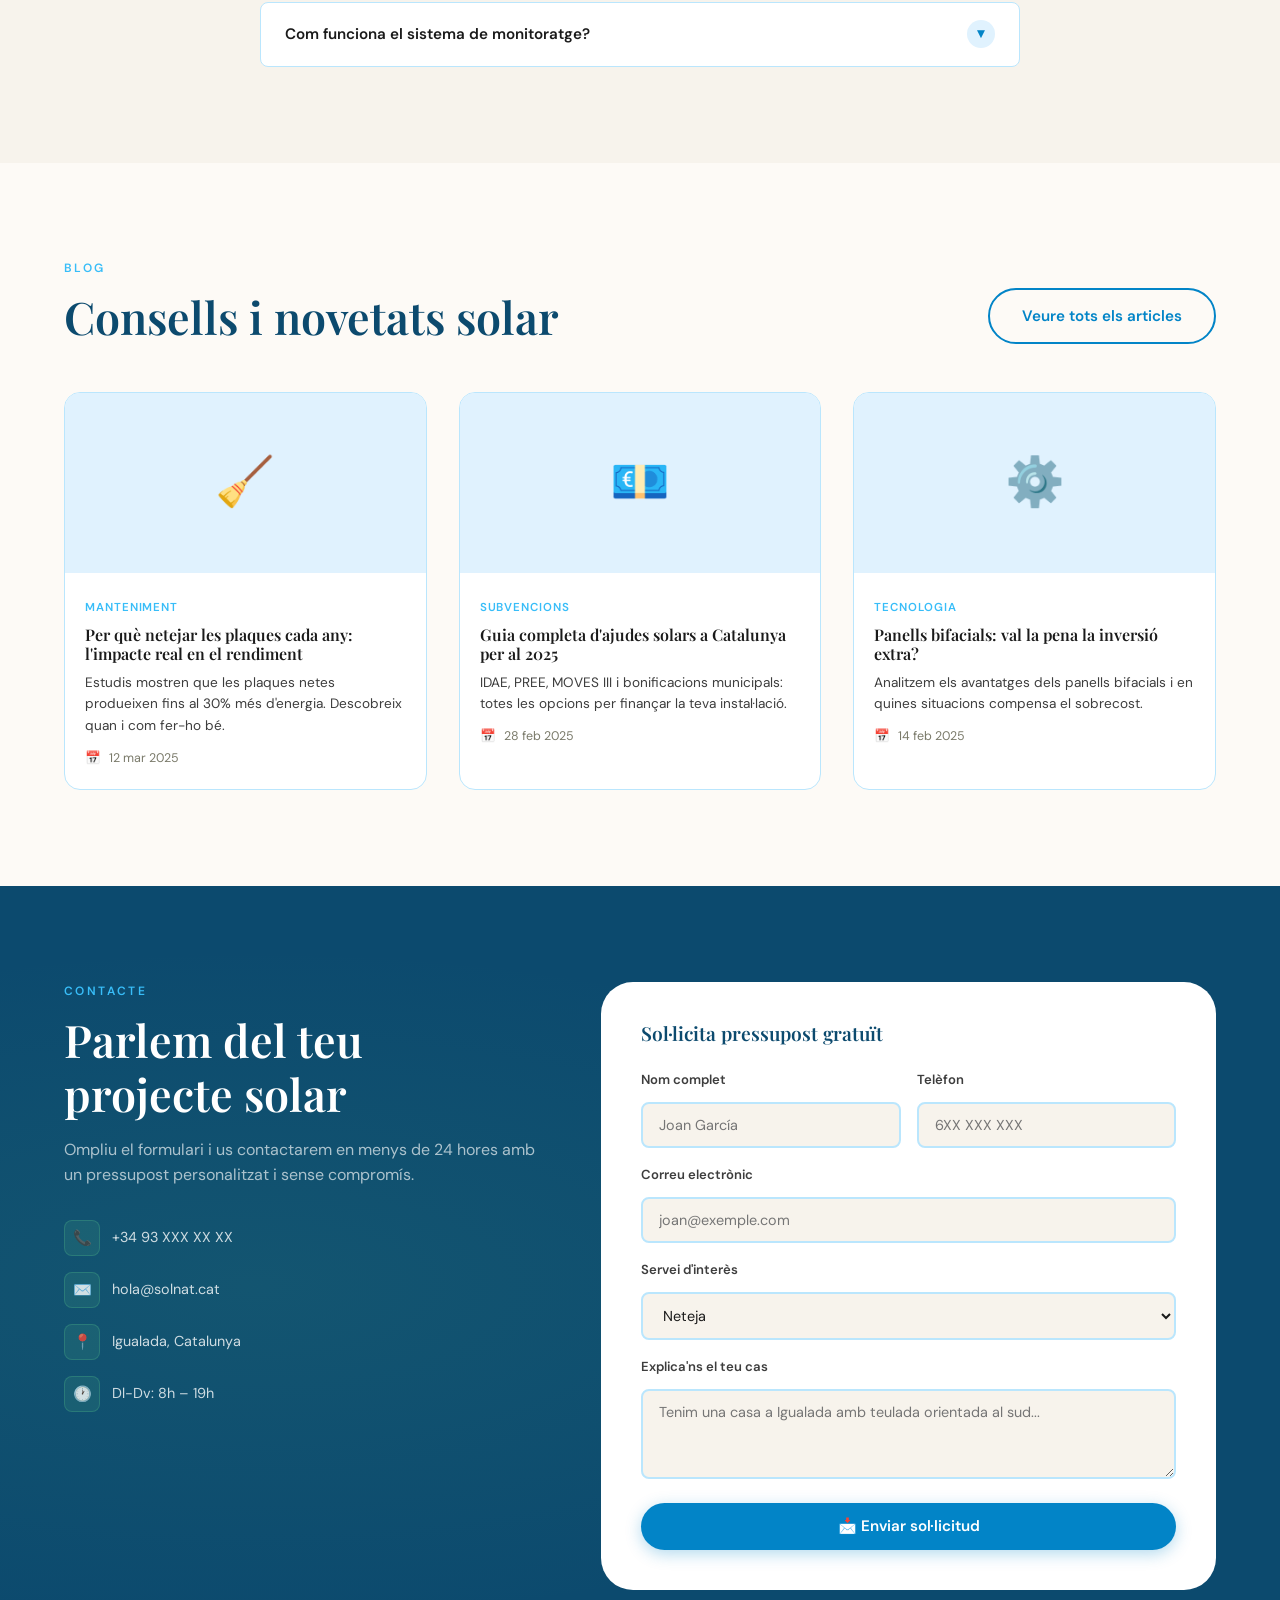
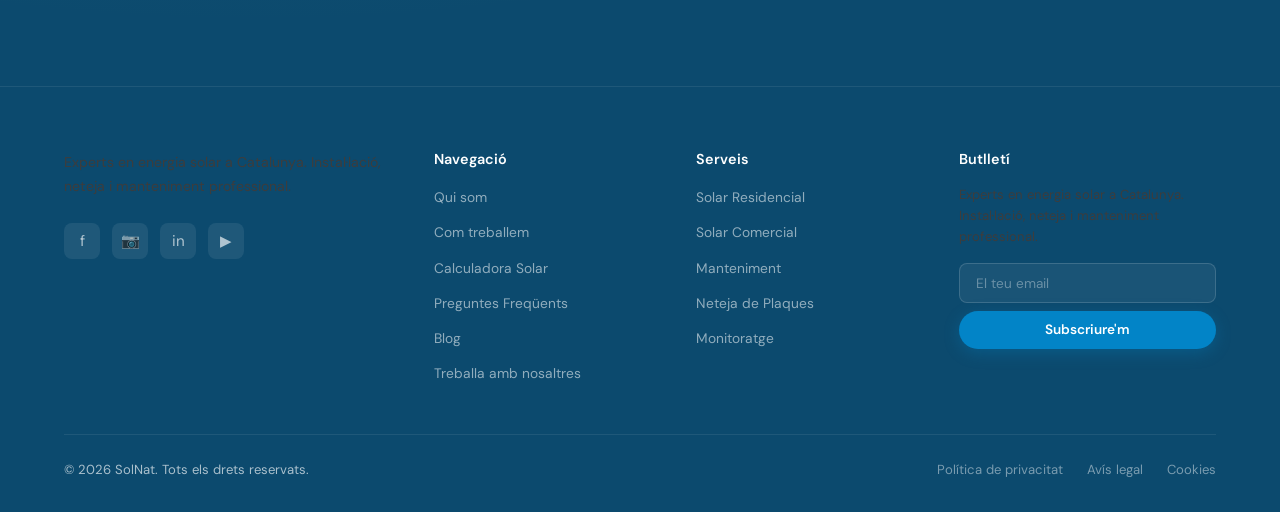
==== commit cb182c0a: "latests changes by Edu" ====
--- a/solnat/index.html
+++ b/solnat/index.html
@@ -23,10 +23,6 @@
 ════════════════════════════════════════ -->
 <nav id="navbar">
   <div class="container nav-inner nav-inner--home">
-
-    <div class="nav-logo">
-      <img src="images/logo_2.png" alt="Solar Clean – Neteja &amp; Manteniment" class="logo-img logo-img--large" />
-    </div>
 
     <ul class="nav-links">
       <li class="nav-dropdown">
@@ -111,12 +107,12 @@
   <div class="container hero-content">
 
     <div class="hero-text-col">
-      <h1 class="hero-title" data-i18n="hero_title">Energia solar <em>neta i eficient</em> per a la teva llar</h1>
+      <h1 class="hero-title" data-i18n="hero_title">Recupera el <em>màxim rendiment</em> dels teus panells solars</h1>
       <div class="hero-tags">
         <div class="hero-tag" data-i18n="hero_tag">☀️ Serveis Solars a Catalunya</div>
         <div class="hero-tag" style="background:rgba(255,255,255,0.15);font-size:1.1rem;letter-spacing:0.05em;padding:0.5rem 1.4rem" data-i18n="hero_tag2">🧹 Neteja professional de panells solars</div>
       </div>
-      <p class="hero-desc" data-i18n="hero_desc">Instal·lació, neteja, manteniment i monitoratge de plaques solars a Catalunya. Maximitza el rendiment de la teva inversió solar.</p>
+      <p class="hero-desc" data-i18n="hero_desc">Servei professional de neteja i manteniment de plaques solars per a llars i empreses a Catalunya</p>
 
       <div class="hero-actions">
         <a href="#contact" class="btn btn-gold" data-i18n="hero_quote">Demana pressupost</a>
@@ -705,9 +701,6 @@
     <div class="footer-grid">
 
       <div class="footer-brand">
-        <a href="/" class="footer-logo-link">
-          <img src="images/logo_2.png" alt="Solar Clean" class="logo-img logo-img--footer" />
-        </a>
         <p data-i18n="footer_desc">Experts en energia solar a Catalunya. Instal·lació, neteja i manteniment professional.</p>
         <div class="social-links">
           <a href="#" class="social-link" aria-label="Facebook">f</a>
--- a/solnat/css/style.css
+++ b/solnat/css/style.css
@@ -5,11 +5,11 @@
 
 /* --- CSS Variables --- */
 :root {
-  --green-deep:    #1a3a2a;
-  --green-mid:     #2d6a4f;
-  --green-soft:    #52b788;
-  --green-light:   #b7e4c7;
-  --green-pale:    #d8f3dc;
+  --green-deep:    #0c4a6e;
+  --green-mid:     #0284c7;
+  --green-soft:    #38bdf8;
+  --green-light:   #bae6fd;
+  --green-pale:    #e0f2fe;
   --earth-dark:    #4a3728;
   --earth-mid:     #8b6a4f;
   --earth-warm:    #c8956c;
@@ -21,9 +21,9 @@
   --text-dark:     #1a1a1a;
   --text-mid:      #3d3d3d;
   --text-light:    #7a7a6a;
-  --shadow-sm:     0 2px 8px rgba(26,58,42,0.08);
-  --shadow-md:     0 8px 32px rgba(26,58,42,0.12);
-  --shadow-lg:     0 24px 64px rgba(26,58,42,0.16);
+  --shadow-sm:     0 2px 8px rgba(12,74,110,0.08);
+  --shadow-md:     0 8px 32px rgba(12,74,110,0.12);
+  --shadow-lg:     0 24px 64px rgba(12,74,110,0.16);
   --radius-sm:     8px;
   --radius-md:     16px;
   --radius-lg:     32px;
@@ -95,12 +95,12 @@
 .btn-primary {
   background: var(--green-mid);
   color: white;
-  box-shadow: 0 4px 16px rgba(45,106,79,0.3);
+  box-shadow: 0 4px 16px rgba(2,132,199,0.3);
 }
 .btn-primary:hover {
   background: var(--green-deep);
   transform: translateY(-2px);
-  box-shadow: 0 8px 24px rgba(45,106,79,0.4);
+  box-shadow: 0 8px 24px rgba(2,132,199,0.4);
 }
 
 .btn-secondary {
@@ -175,12 +175,10 @@
 .nav-inner {
   display: flex;
   align-items: center;
-  justify-content: flex-end;
+  justify-content: space-between;
   gap: 1rem;
-  padding-left: 90px; /* clears small logo on inner pages */
 }
 .nav-inner--home {
-  padding-left: 470px; /* clears large logo on home page */
 }
 
 /* Logo — absolutely positioned, hangs from top of navbar */
@@ -473,7 +471,7 @@
   border: 1px solid rgba(82,183,136,0.4);
   border-radius: 100px;
   padding: 0.4rem 1rem;
-  font-size: 0.8rem;
+  font-size: 1.1rem;
   font-weight: 600;
   letter-spacing: 0.1em;
   text-transform: uppercase;
@@ -751,7 +749,7 @@
   content: '';
   position: absolute;
   inset: 0;
-  background: linear-gradient(to bottom, transparent 60%, rgba(26,58,42,0.08) 100%);
+  background: linear-gradient(to bottom, transparent 60%, rgba(12,74,110,0.08) 100%);
 }
 .service-card-body { padding: 1.5rem; }
 .service-card-body h3 { color: var(--green-deep); margin-bottom: 0.6rem; font-size: 1.2rem; }
@@ -1008,7 +1006,7 @@
   border-radius: 50%;
   background: var(--green-mid);
   cursor: pointer;
-  box-shadow: 0 2px 6px rgba(45,106,79,0.3);
+  box-shadow: 0 2px 6px rgba(2,132,199,0.3);
 }
 .range-value {
   text-align: right;
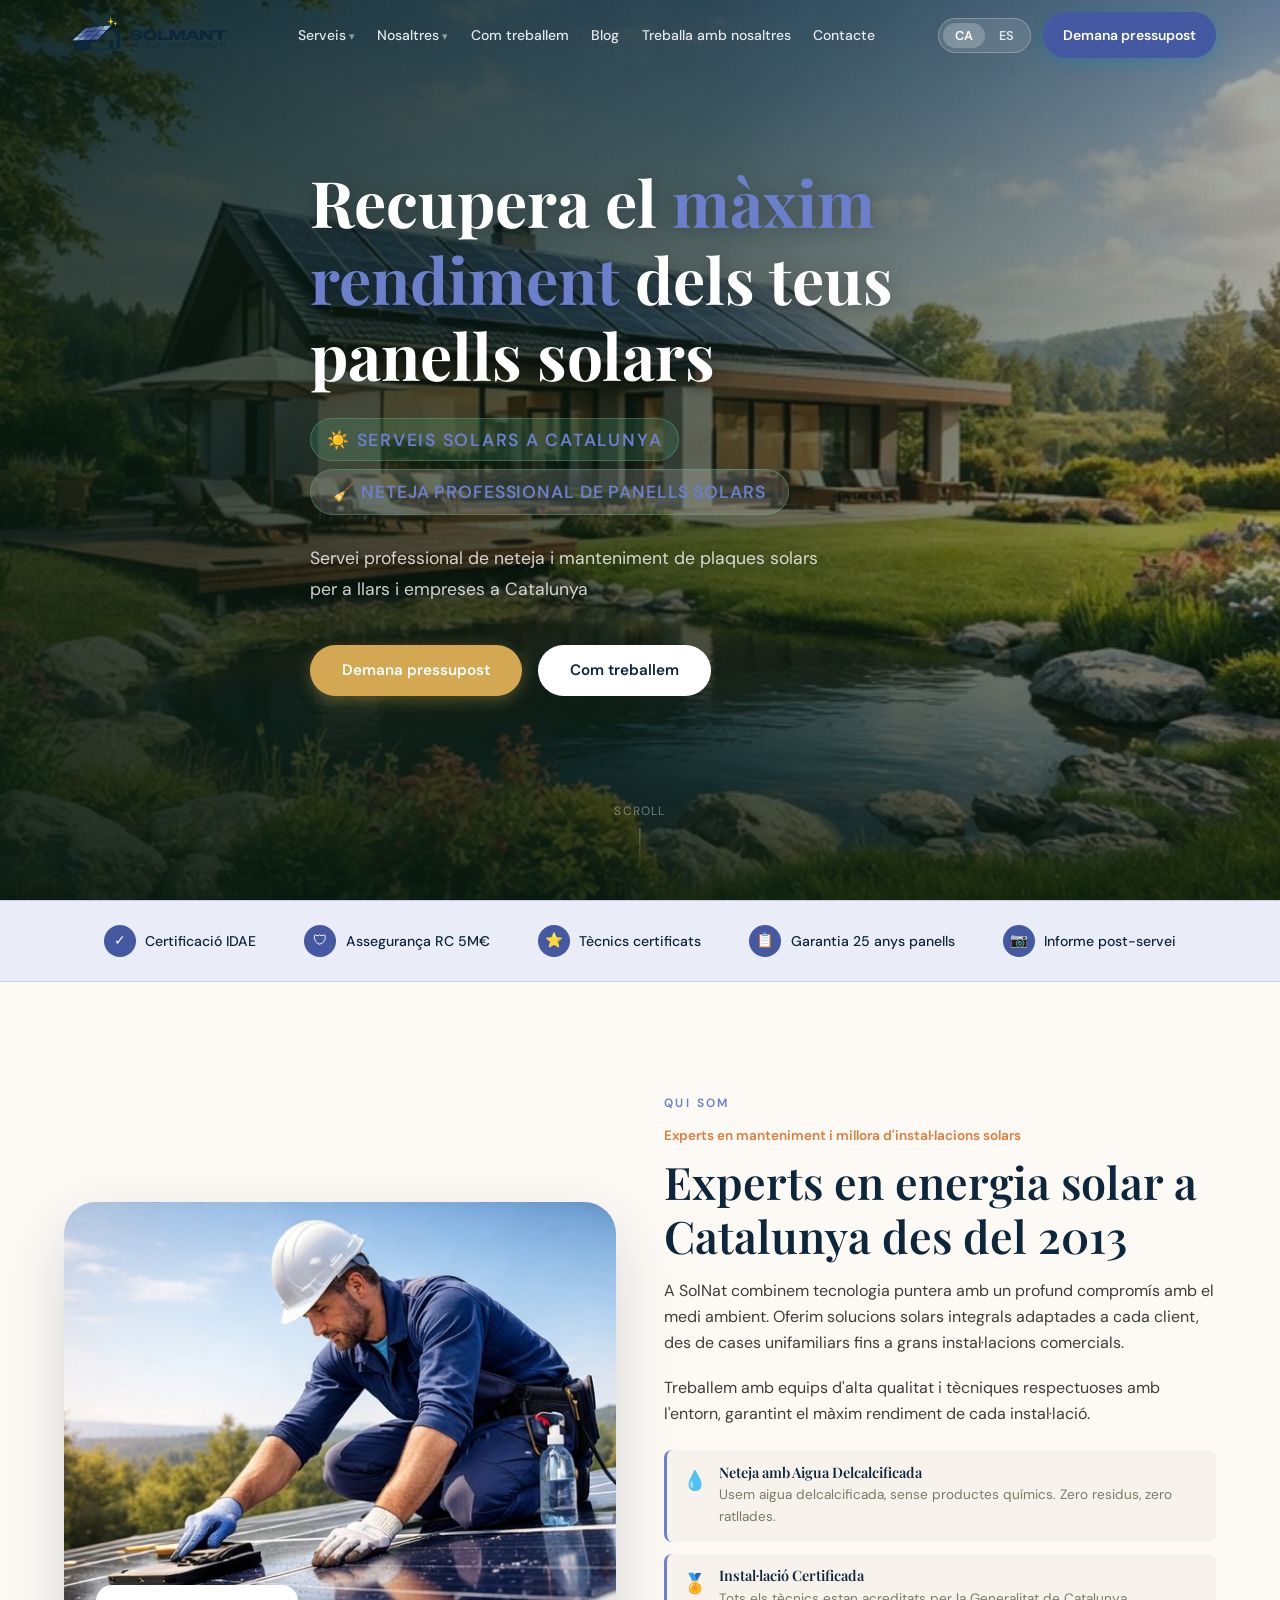
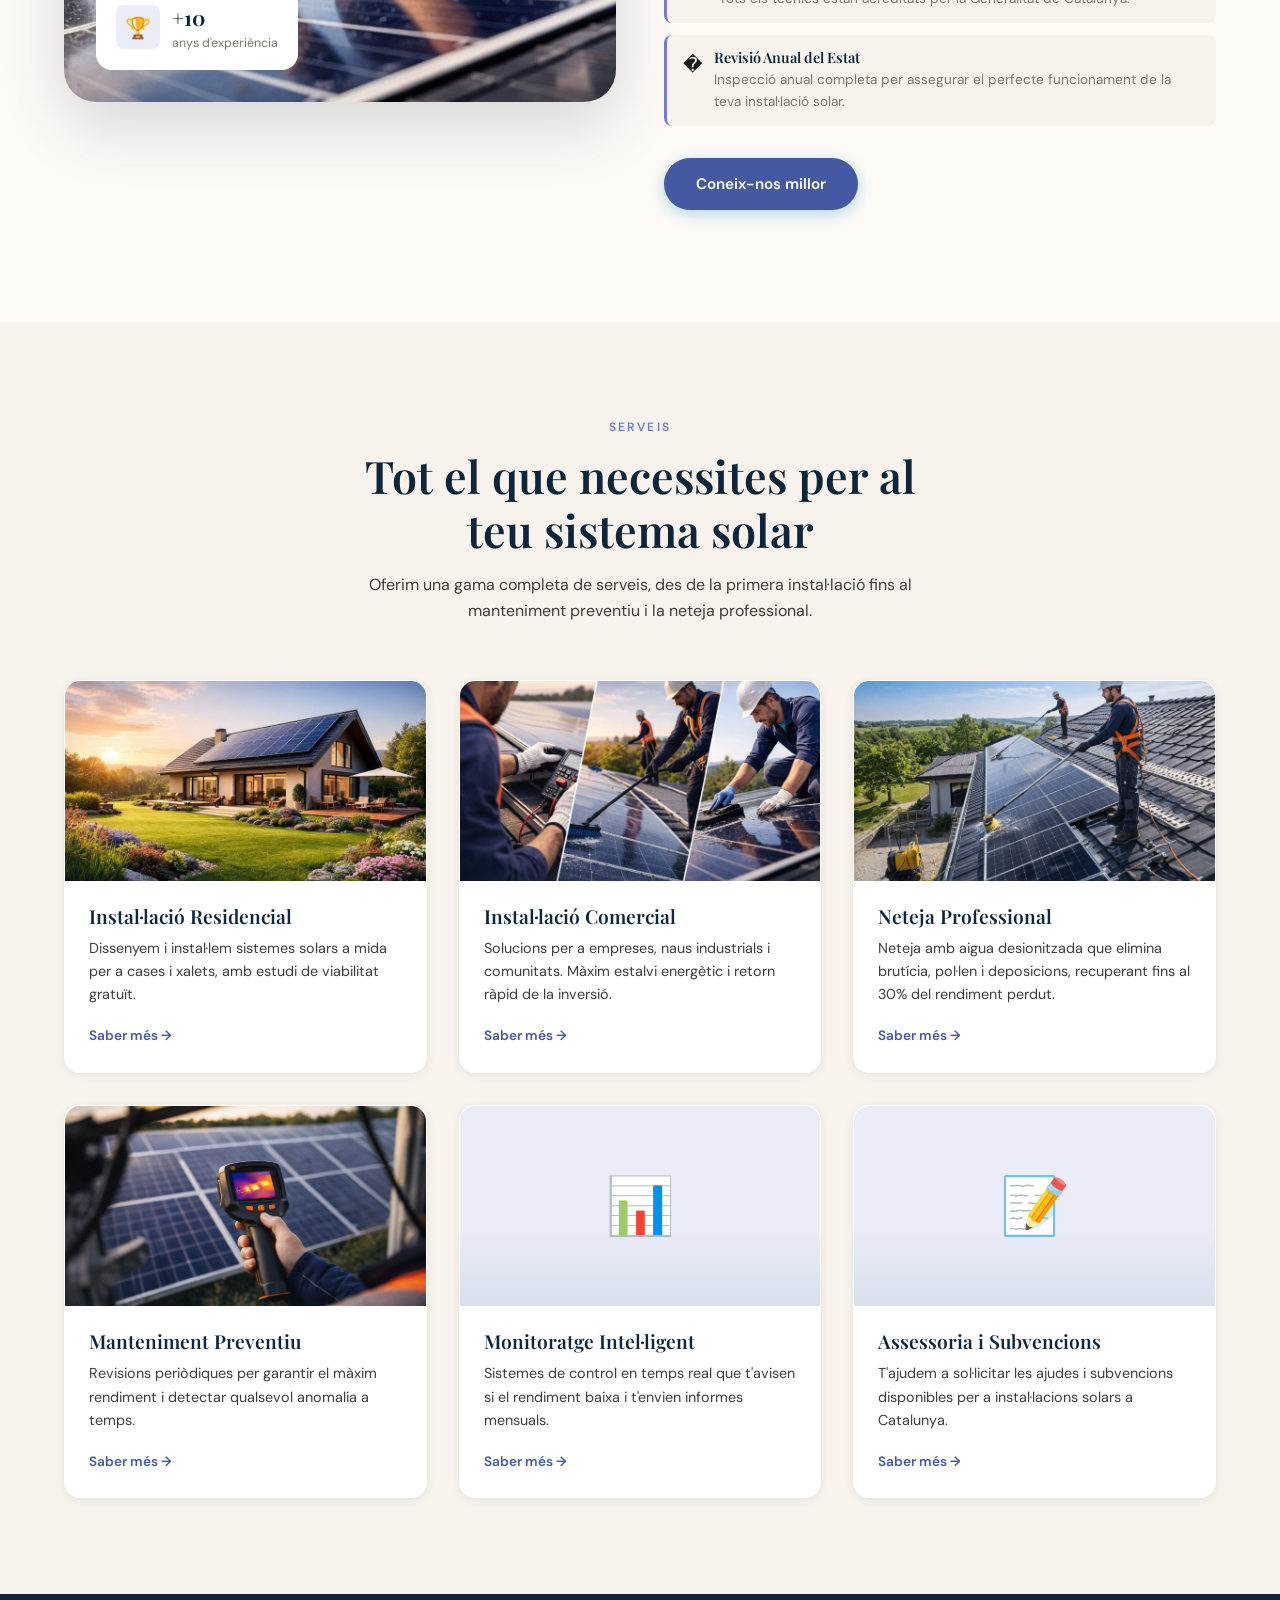
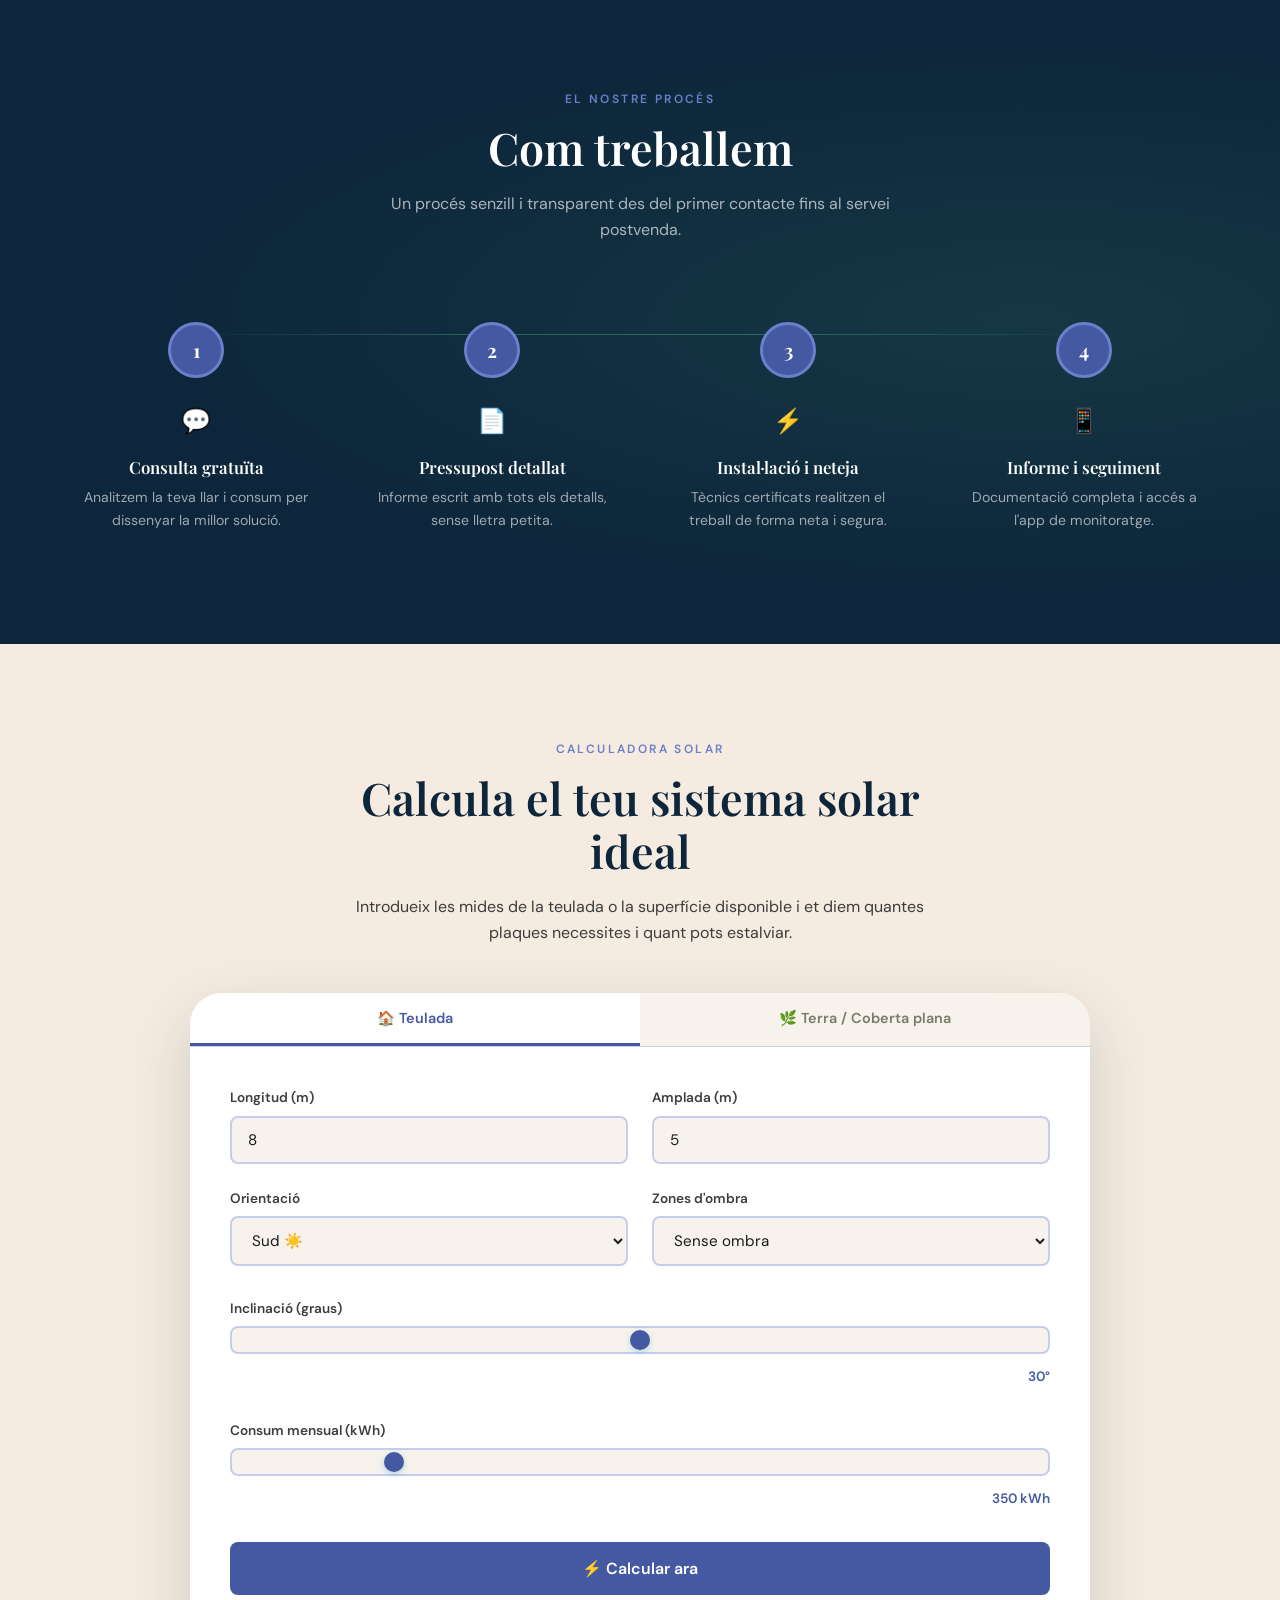
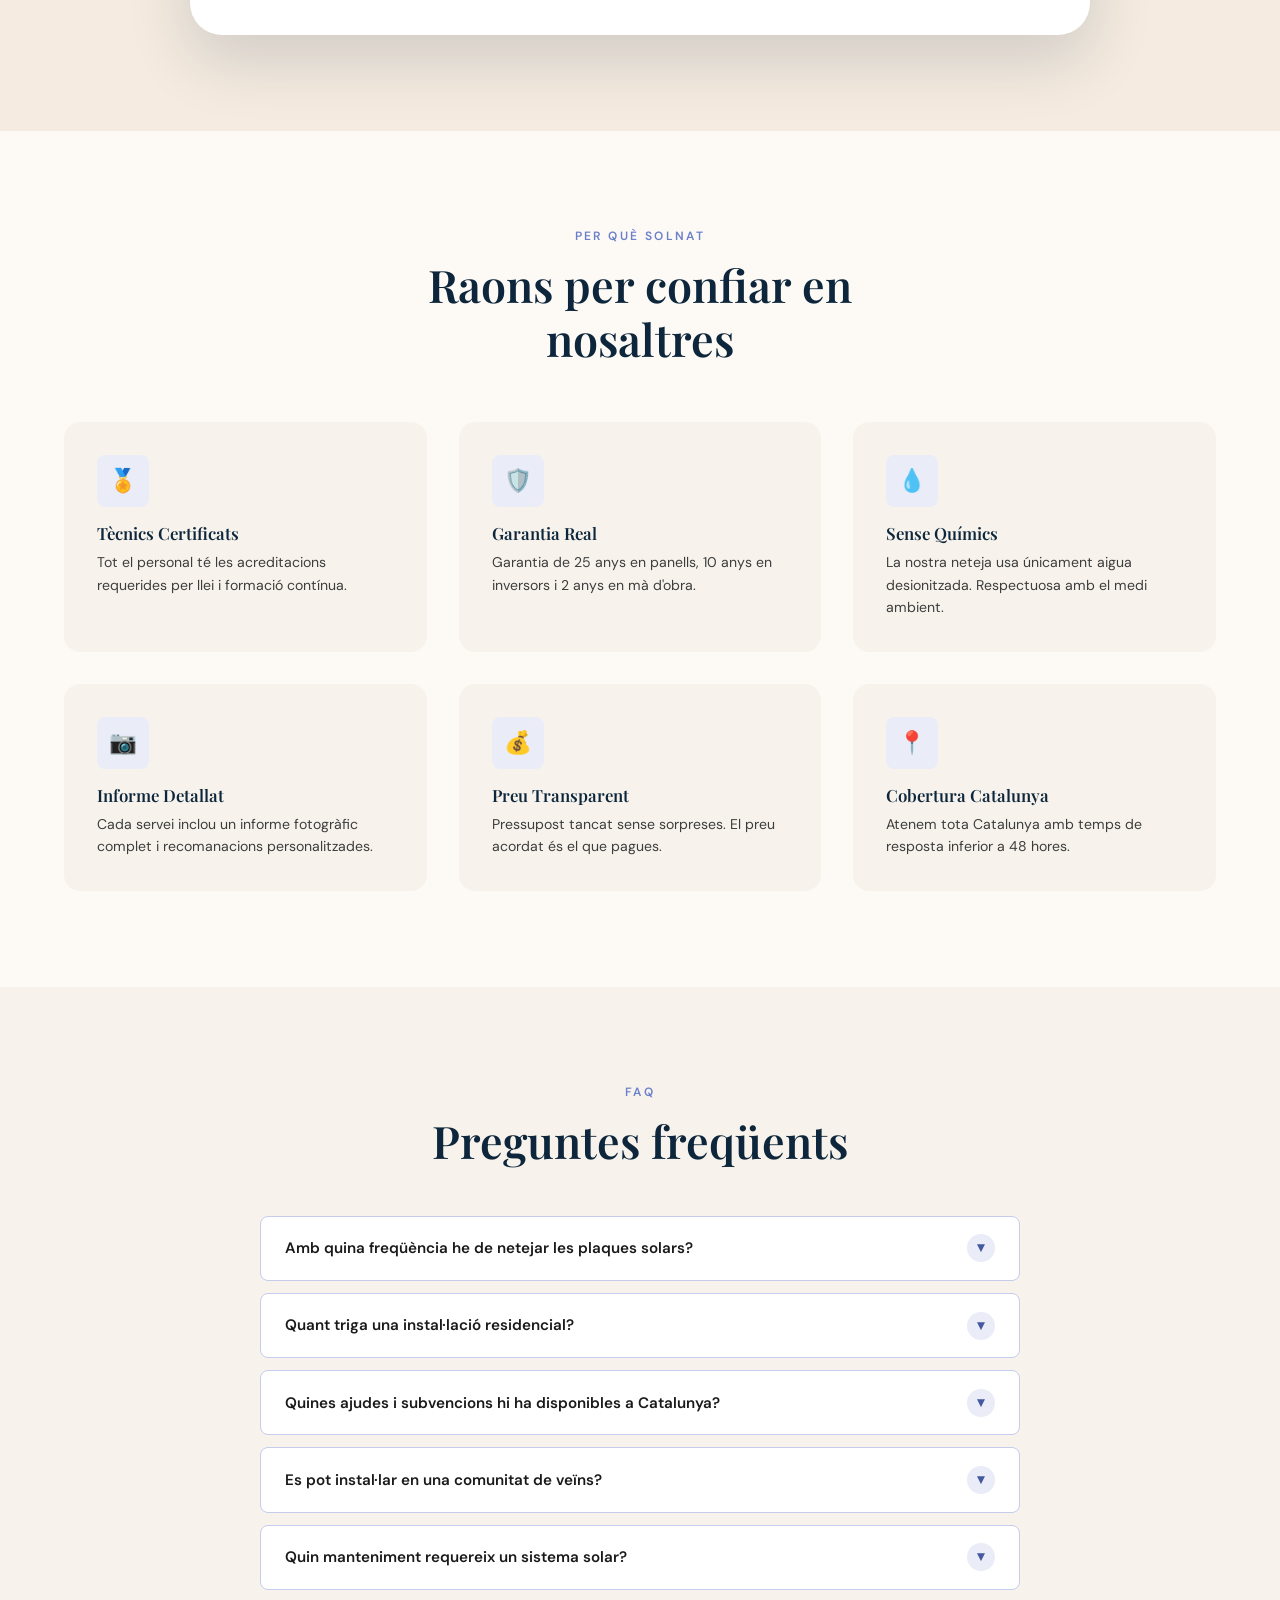
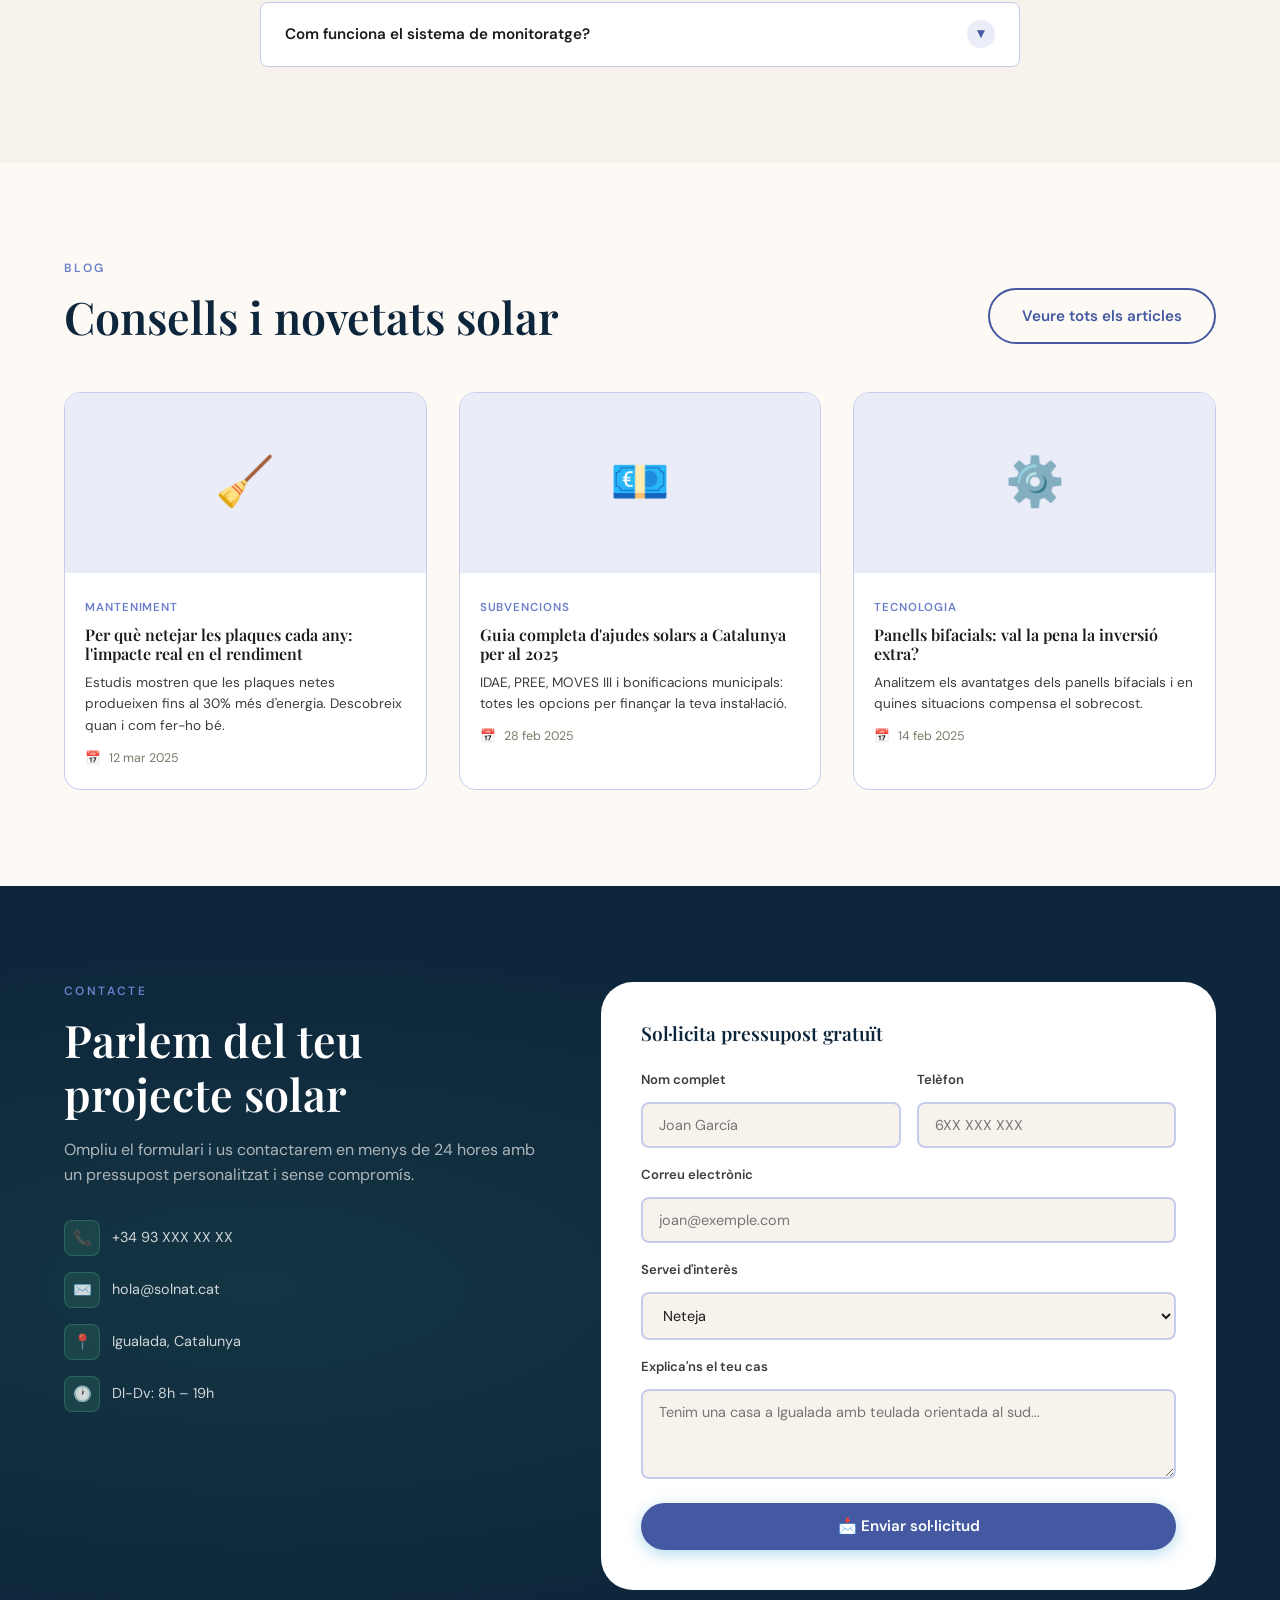
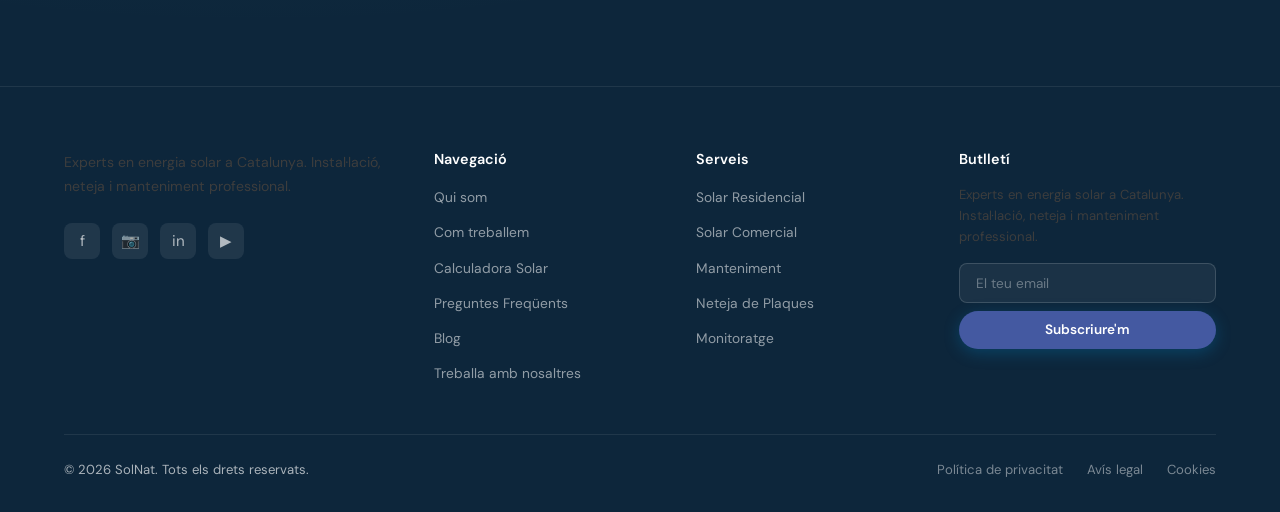
==== commit 966b713e: "logo added and color refactor" ====
--- a/solnat/index.html
+++ b/solnat/index.html
@@ -23,6 +23,10 @@
 ════════════════════════════════════════ -->
 <nav id="navbar">
   <div class="container nav-inner nav-inner--home">
+
+    <a class="nav-logo" href="/">
+      <img class="logo-img logo-img--large" src="images/logo-solmant.png" alt="Solmant – Neteja i Manteniment">
+    </a>
 
     <ul class="nav-links">
       <li class="nav-dropdown">
--- a/solnat/css/style.css
+++ b/solnat/css/style.css
@@ -5,11 +5,11 @@
 
 /* --- CSS Variables --- */
 :root {
-  --green-deep:    #0c4a6e;
-  --green-mid:     #0284c7;
-  --green-soft:    #38bdf8;
-  --green-light:   #bae6fd;
-  --green-pale:    #e0f2fe;
+  --green-deep:    #0D263B;
+  --green-mid:     #4459A1;
+  --green-soft:    #6b7fca;
+  --green-light:   #c5ccec;
+  --green-pale:    #eaecf8;
   --earth-dark:    #4a3728;
   --earth-mid:     #8b6a4f;
   --earth-warm:    #c8956c;
@@ -21,9 +21,9 @@
   --text-dark:     #1a1a1a;
   --text-mid:      #3d3d3d;
   --text-light:    #7a7a6a;
-  --shadow-sm:     0 2px 8px rgba(12,74,110,0.08);
-  --shadow-md:     0 8px 32px rgba(12,74,110,0.12);
-  --shadow-lg:     0 24px 64px rgba(12,74,110,0.16);
+  --shadow-sm:     0 2px 8px rgba(13,38,59,0.08);
+  --shadow-md:     0 8px 32px rgba(13,38,59,0.12);
+  --shadow-lg:     0 24px 64px rgba(13,38,59,0.16);
   --radius-sm:     8px;
   --radius-md:     16px;
   --radius-lg:     32px;
@@ -181,41 +181,25 @@
 .nav-inner--home {
 }
 
-/* Logo — absolutely positioned, hangs from top of navbar */
+/* Logo */
 .nav-logo {
-  position: absolute;
-  top: 0;
-  left: max(1.5rem, calc((100vw - 1200px) / 2 + 1.5rem));
-  z-index: 1001;
   display: block;
   line-height: 0;
-}
-
-.nav-logo .logo-icon {
-  width: 36px;
-  height: 36px;
-  background: var(--green-mid);
-  border-radius: 10px;
-  display: flex;
-  align-items: center;
-  justify-content: center;
-  font-size: 1.1rem;
-}
-
-.nav-logo span { color: var(--green-soft); }
-
-/* Logo image — navbar size (inner pages) */
+  flex-shrink: 0;
+}
+
+/* Logo image — navbar */
 .logo-img {
-  height: 60px;
+  height: 46px;
   width: auto;
   display: block;
   object-fit: contain;
 }
-/* Logo image — large version (home page navbar) */
+/* Logo image — large version */
 .logo-img--large {
-  width: 450px;
-  max-width: 90vw;
-  height: auto;
+  height: 46px;
+  width: auto;
+  max-width: 260px;
   display: block;
 }
 .logo-img--footer {
@@ -1670,9 +1654,8 @@
   .nav-links        { display: none; }
   .nav-cta          { display: none; }
   .hamburger        { display: flex; }
-  .logo-img         { height: 44px; }
-  .logo-img--large  { width: 220px; }
-  .nav-inner--home  { padding-left: 240px; }
+  .logo-img         { height: 36px; }
+  .logo-img--large  { height: 36px; max-width: 180px; }
   .calc-grid   { grid-template-columns: 1fr; }
   .result-grid { grid-template-columns: 1fr 1fr; }
   .form-row    { grid-template-columns: 1fr; }
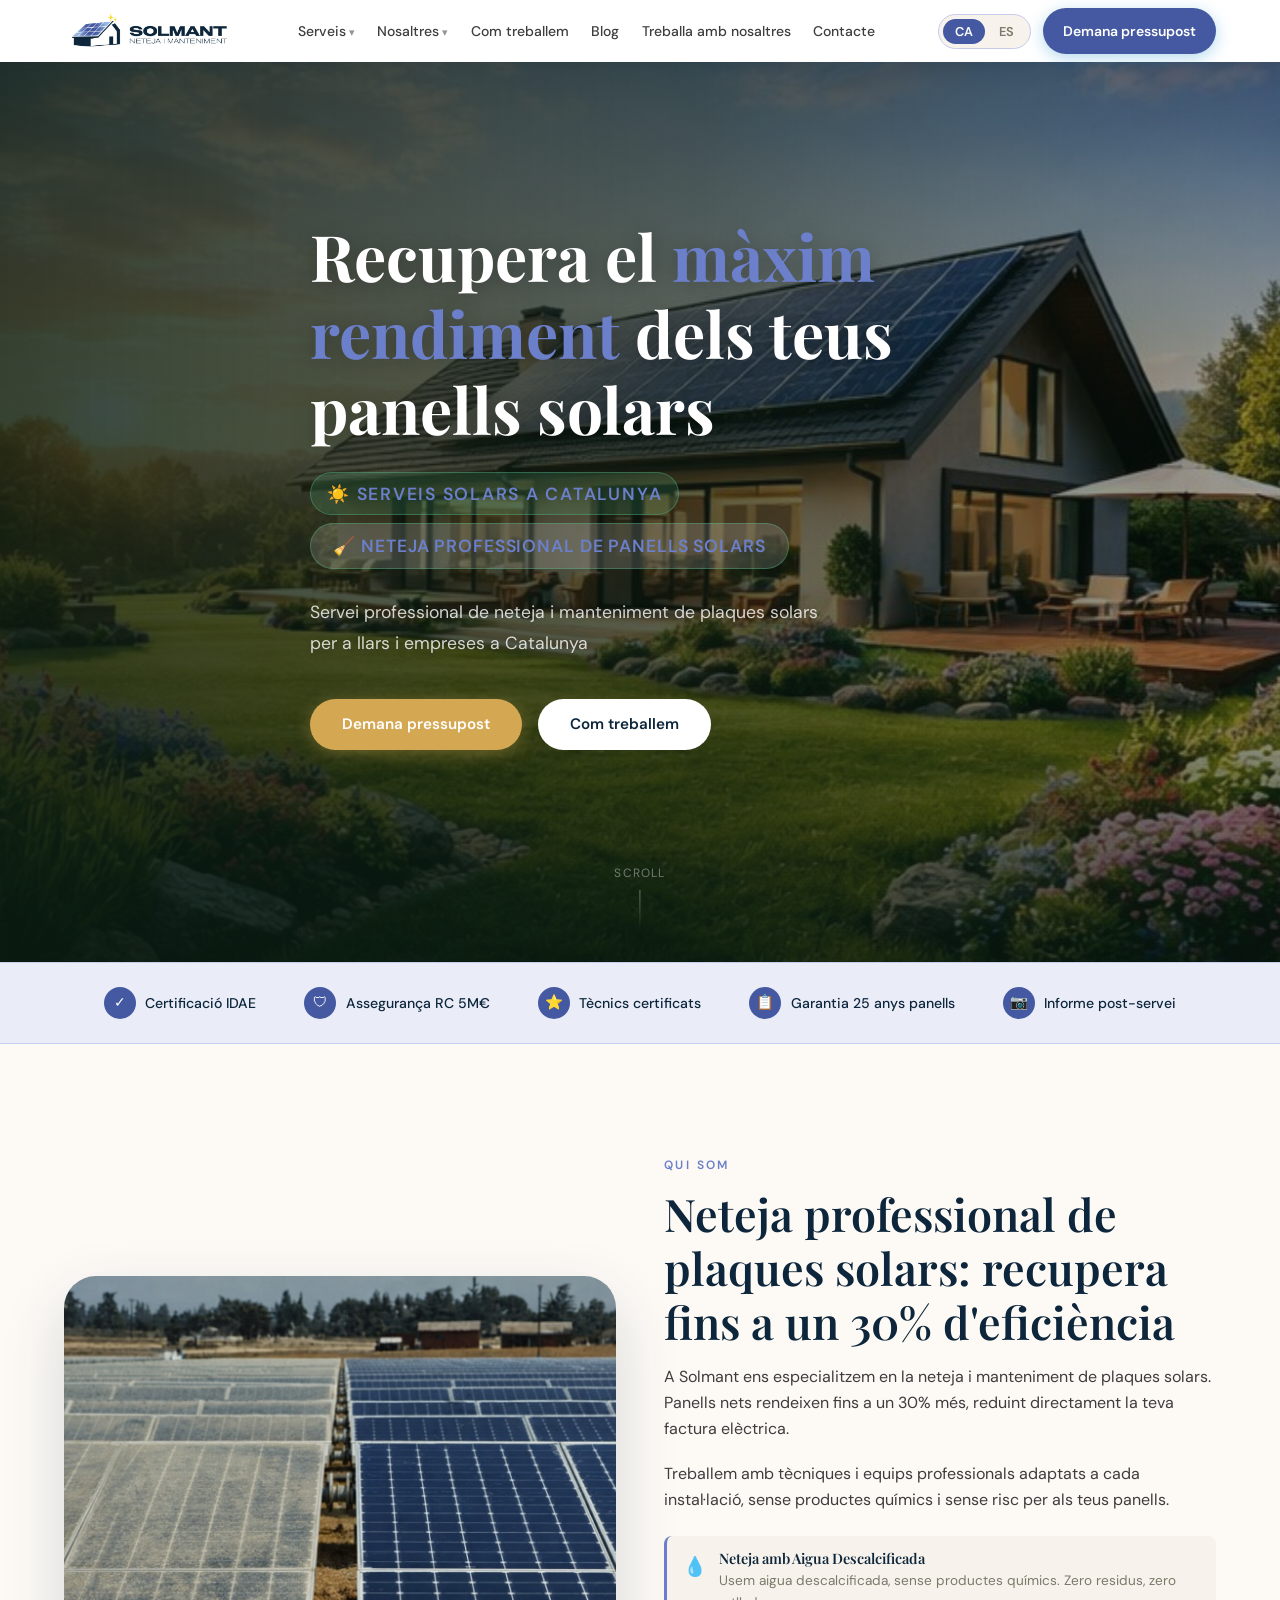
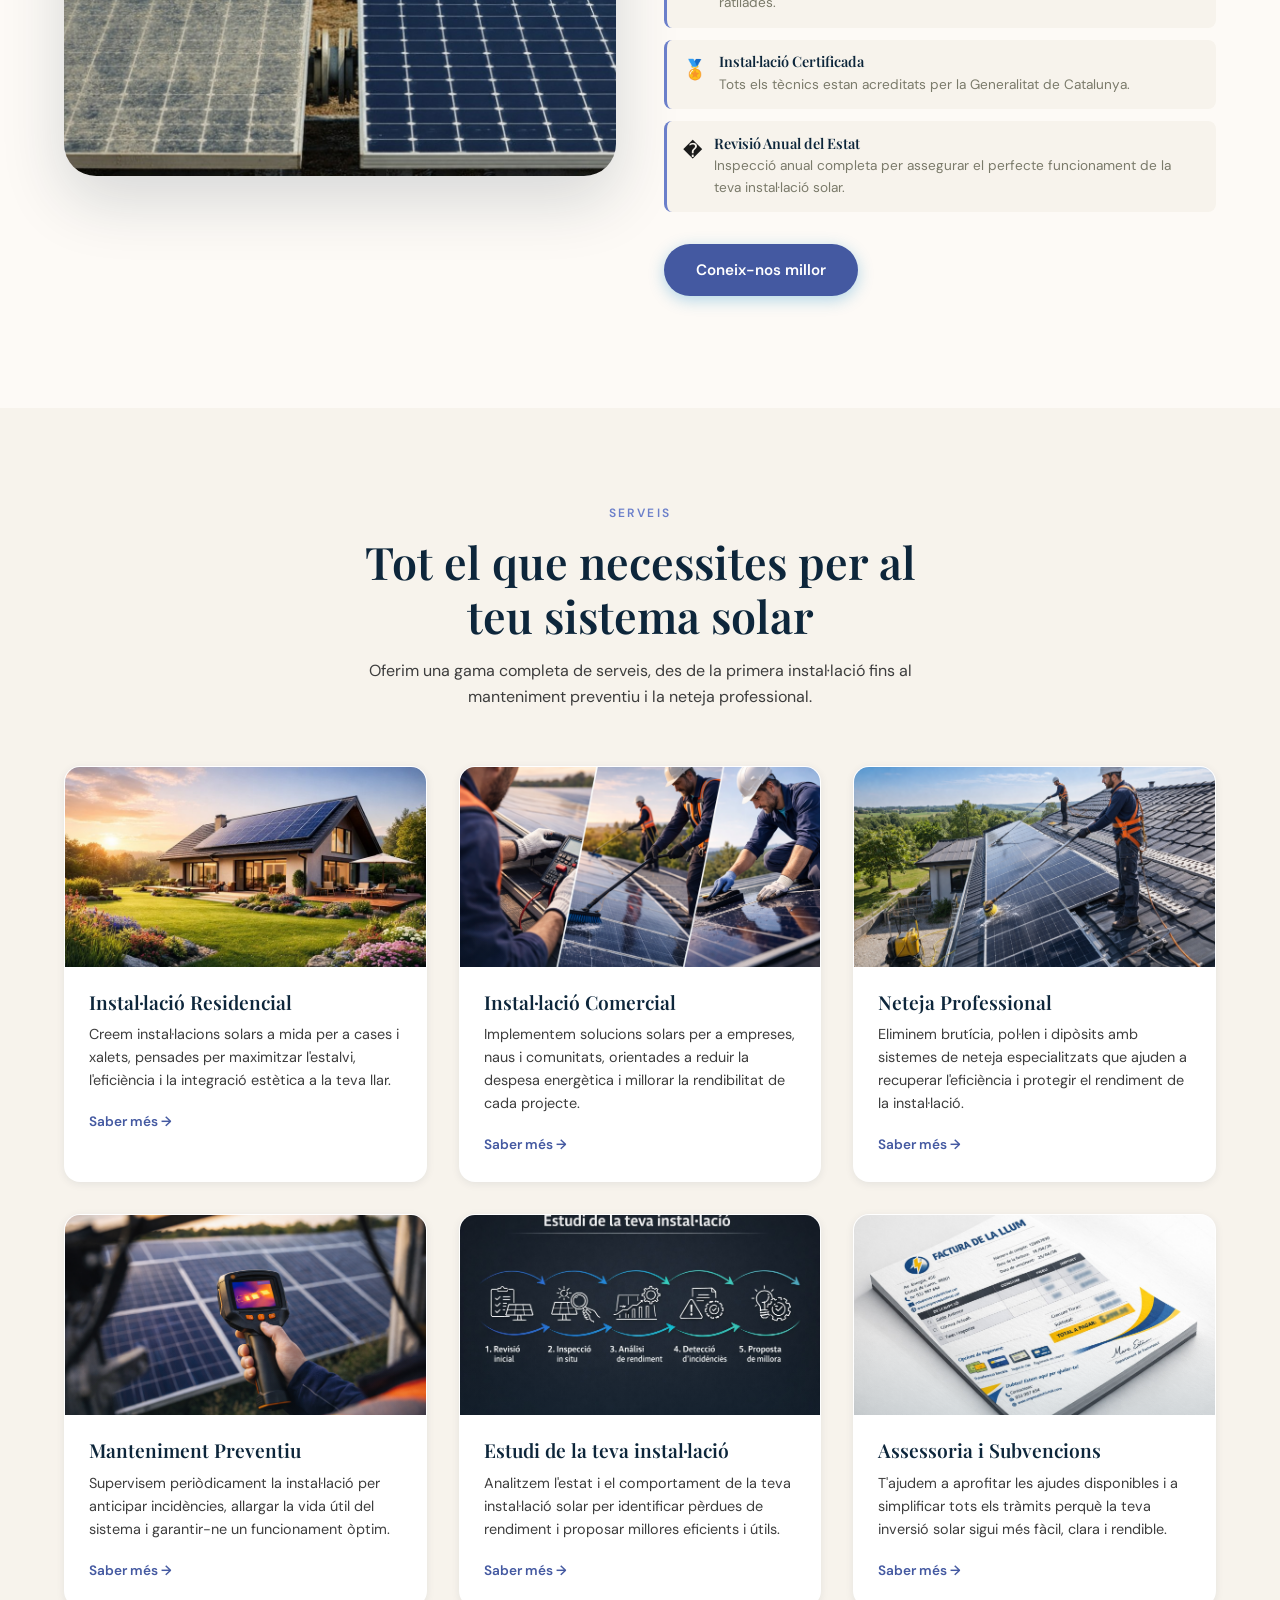
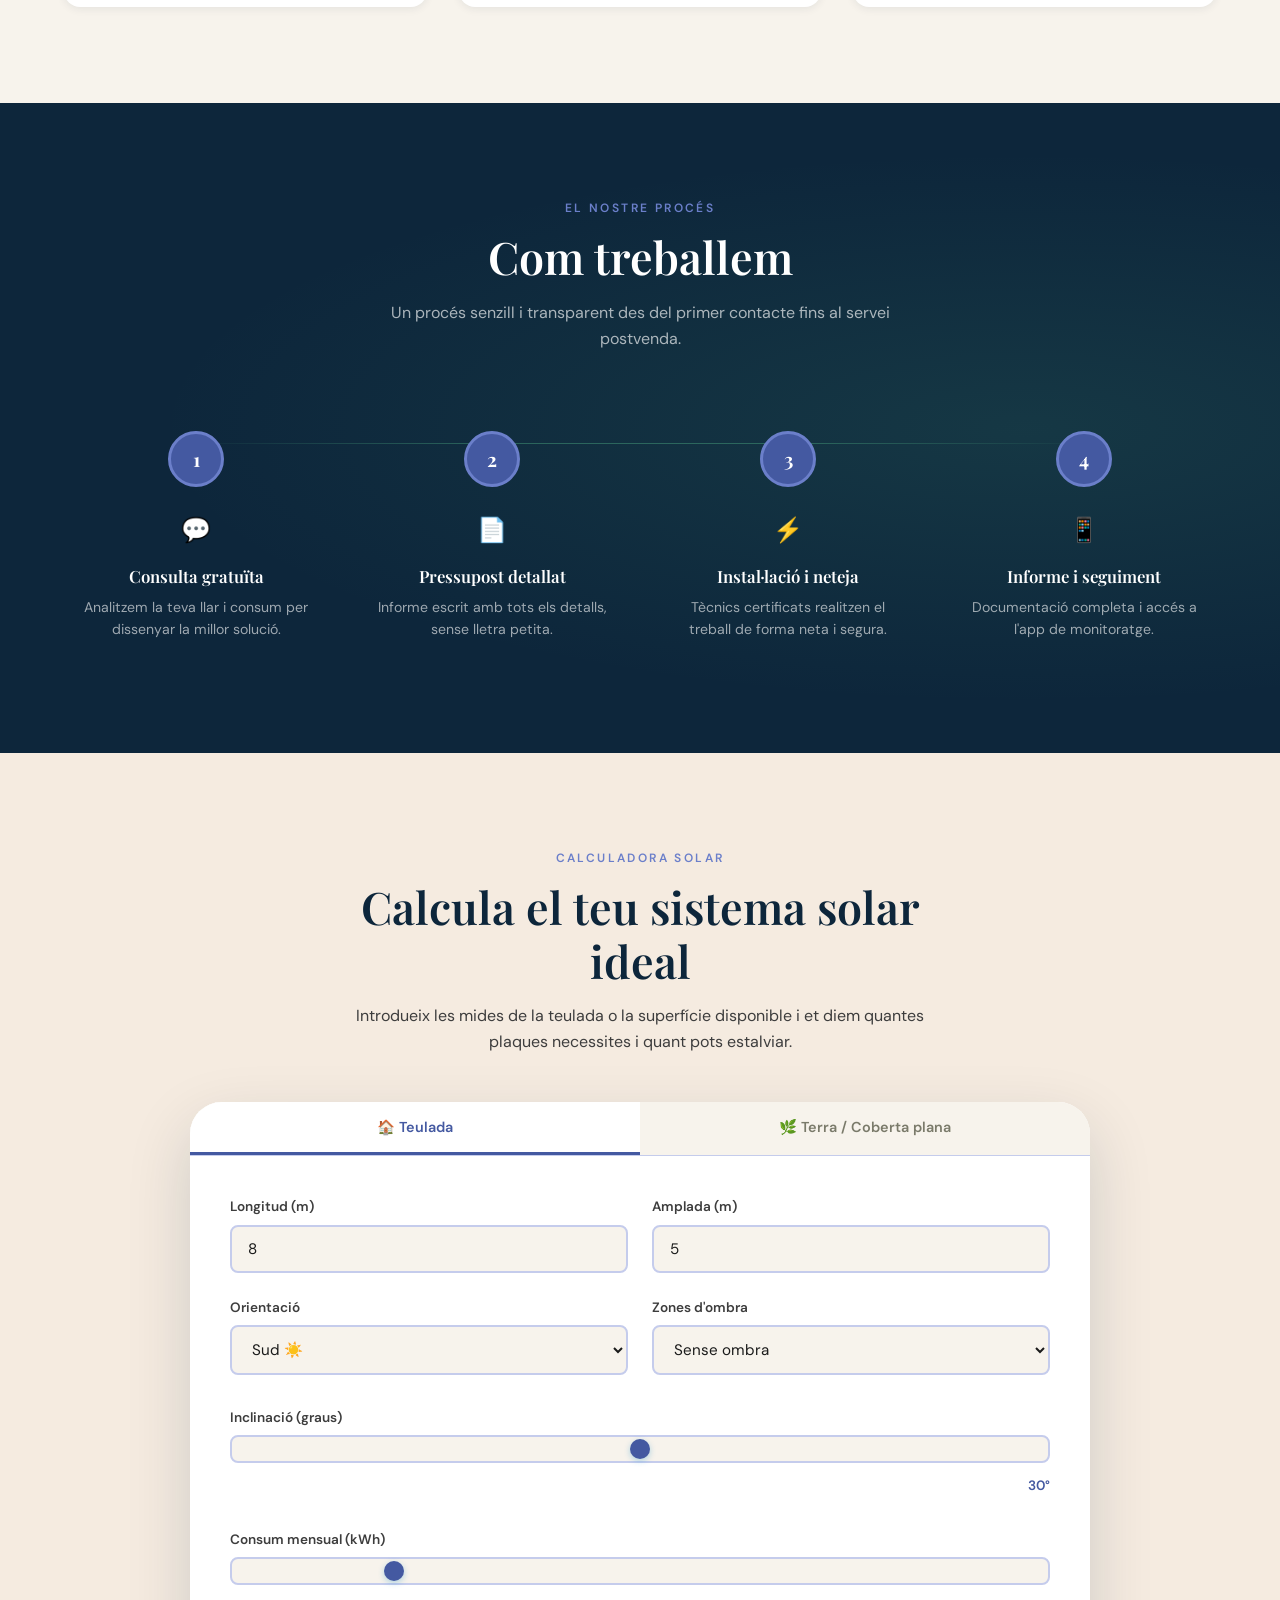
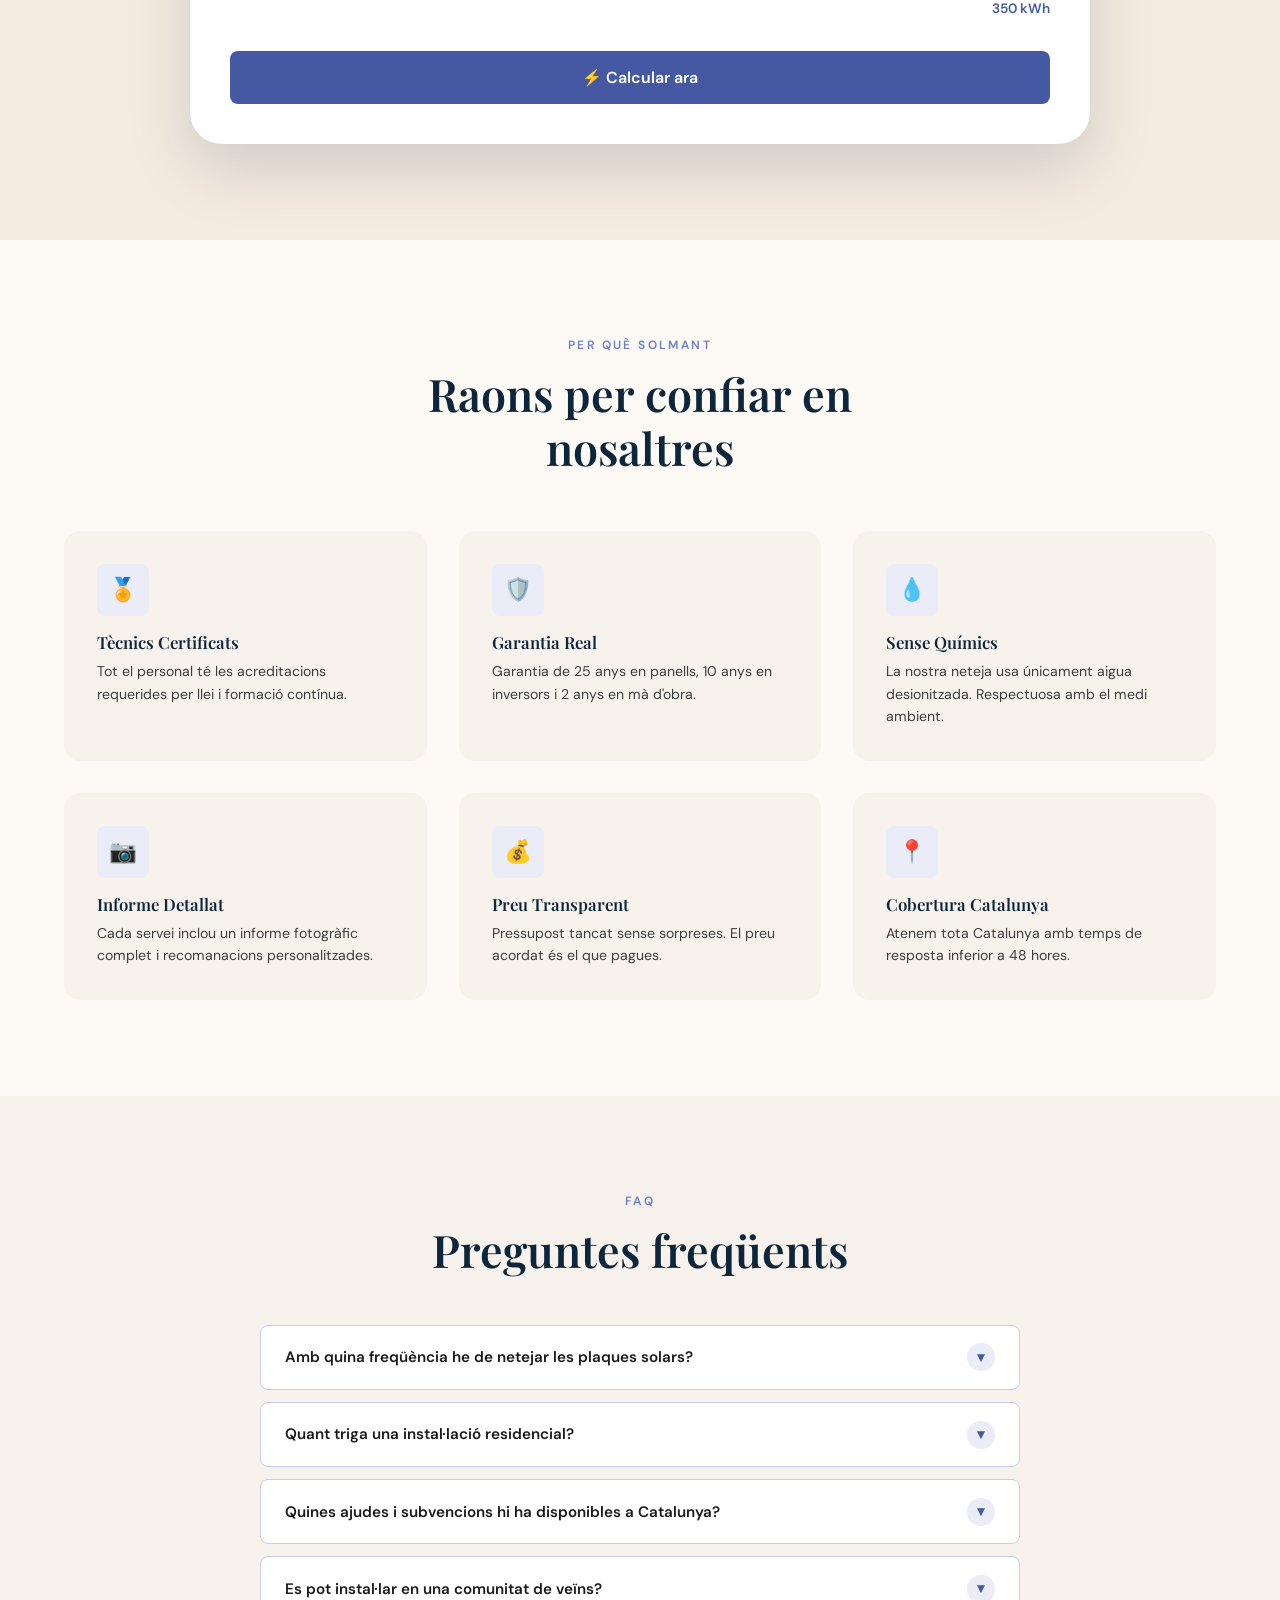
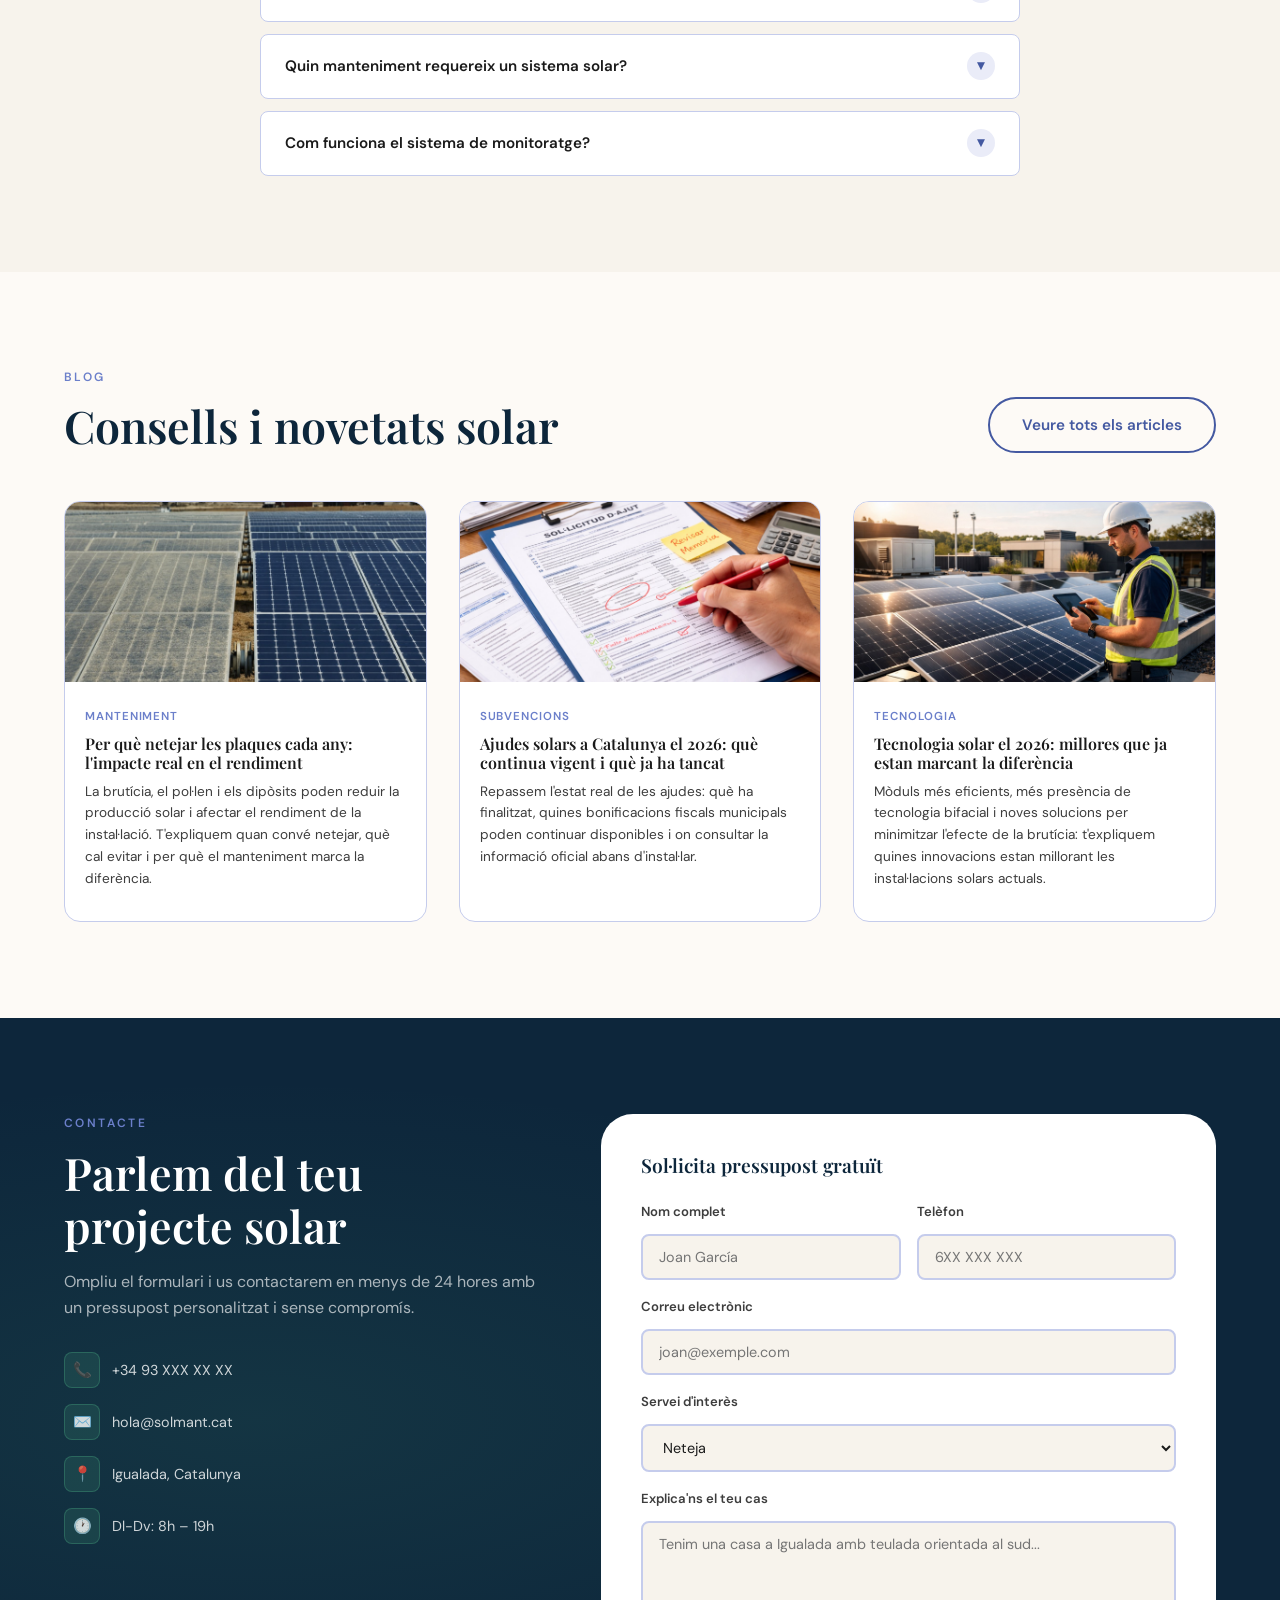
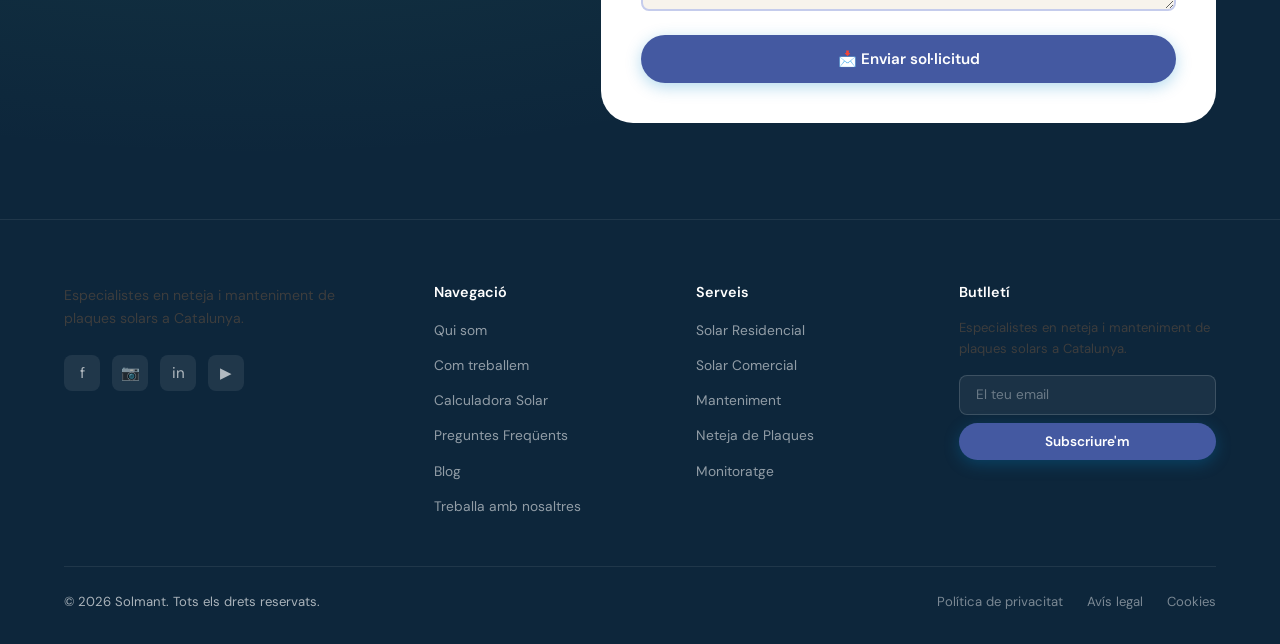
==== commit 43a91694: "many refactors in every section" ====
--- a/solnat/index.html
+++ b/solnat/index.html
@@ -3,14 +3,14 @@
 <head>
   <meta charset="UTF-8" />
   <meta name="viewport" content="width=device-width, initial-scale=1.0" />
-  <meta name="description" content="SolNat – Instal·lació, neteja i manteniment de plaques solars a Catalunya. Pressupost gratuït." />
+  <meta name="description" content="Solmant – Neteja i manteniment professional de plaques solars a Catalunya. Pressupost gratuït." />
   <meta name="keywords" content="plaques solars, energia solar, Catalunya, instal·lació solar, neteja plaques, manteniment solar" />
-  <meta property="og:title" content="SolNat – Energia Solar a Catalunya" />
-  <meta property="og:description" content="Experts en energia solar. Instal·lació, neteja i manteniment professional a tota Catalunya." />
+  <meta property="og:title" content="Solmant – Neteja de Plaques Solars a Catalunya" />
+  <meta property="og:description" content="Experts en neteja i manteniment de plaques solars a Catalunya. Recupera fins a un 30% d'eficiència." />
   <meta property="og:type" content="website" />
   <meta property="og:image" content="images/og-image.jpg" />
   <meta property="og:url" content="https://solnat.cat/" />
-  <title>SolNat – Energia Solar a Catalunya</title>
+  <title>Solmant – Neteja de Plaques Solars a Catalunya</title>
   <link rel="preconnect" href="https://fonts.googleapis.com" />
   <link rel="preconnect" href="https://fonts.gstatic.com" crossorigin />
   <link rel="stylesheet" href="https://fonts.googleapis.com/css2?family=Playfair+Display:wght@400;600;700&family=DM+Sans:wght@300;400;500;600&display=swap" />
@@ -32,11 +32,10 @@
       <li class="nav-dropdown">
         <a href="#services" data-i18n="nav_services">Serveis</a>
         <ul class="dropdown-menu">
-          <li><a href="#services" data-i18n="nav_residential">Solar Residencial</a></li>
-          <li><a href="#services" data-i18n="nav_commercial">Solar Comercial</a></li>
+          <li><a href="#services" data-i18n="nav_cleaning">Neteja</a></li>
           <li><a href="#services" data-i18n="nav_maintenance">Manteniment</a></li>
-          <li><a href="#services" data-i18n="nav_cleaning">Neteja de Plaques</a></li>
-          <li><a href="#services" data-i18n="nav_monitoring">Monitoratge</a></li>
+          <li><a href="#services" data-i18n="nav_repair">Reparació</a></li>
+          <li><a href="#services" data-i18n="nav_installations">Instal·lacions</a></li>
         </ul>
       </li>
       <li class="nav-dropdown">
@@ -70,10 +69,10 @@
 <div class="mobile-menu">
   <a href="#services" data-i18n="nav_services">Serveis</a>
   <div class="mobile-sub">
-    <a href="#services" data-i18n="nav_residential">Solar Residencial</a>
-    <a href="#services" data-i18n="nav_commercial">Solar Comercial</a>
+    <a href="#services" data-i18n="nav_cleaning">Neteja</a>
     <a href="#services" data-i18n="nav_maintenance">Manteniment</a>
-    <a href="#services" data-i18n="nav_cleaning">Neteja</a>
+    <a href="#services" data-i18n="nav_repair">Reparació</a>
+    <a href="#services" data-i18n="nav_installations">Instal·lacions</a>
   </div>
   <a href="#about" data-i18n="nav_about">Nosaltres</a>
   <a href="#how-it-works" data-i18n="nav_how">Com treballem</a>
@@ -91,11 +90,9 @@
 
   <!-- Slideshow background -->
   <div class="hero-slideshow">
-    <div class="hero-slide active" style="background-image:url('images/slide-1.png')"></div>
-    <div class="hero-slide" style="background-image:url('images/slide-2.png')"></div>
+    <div class="hero-slide active" style="background-image:url('images/slide-2.png')"></div>
     <div class="hero-slide" style="background-image:url('images/slide-3.png')"></div>
     <div class="hero-slide" style="background-image:url('images/slide-4.png')"></div>
-    <div class="hero-slide" style="background-image:url('images/slide-5.png')"></div>
     <div class="hero-slide" style="background-image:url('images/slide-6.png')"></div>
     <div class="hero-slide" style="background-image:url('images/slide-7.png')"></div>
     <div class="hero-slide" style="background-image:url('images/slide-8.png')"></div>
@@ -170,29 +167,21 @@
 
       <div class="about-image-wrap fade-up">
         <!-- Technician cleaning solar panel -->
-        <img src="images/slide-3.png" alt="Tècnic netejant plaques solars" />
-        <div class="about-badge">
-          <div class="about-badge-icon">🏆</div>
-          <div>
-            <div class="about-badge-num">+10</div>
-            <div class="about-badge-label" data-i18n="about_badge">anys d'experiència</div>
-          </div>
-        </div>
+        <img src="images/panells_nets.jpg" alt="Tècnic netejant plaques solars" />
       </div>
 
       <div class="about-text fade-up">
         <span class="section-label" data-i18n="about_label">Qui som</span>
-        <p style="color:#e07b39;font-size:0.85rem;font-weight:600;margin-bottom:0.5rem">Experts en manteniment i millora d'instal·lacions solars</p>
-        <h2 data-i18n="about_title">Experts en energia solar a Catalunya des del 2013</h2>
-        <p data-i18n="about_desc1">A SolNat combinem tecnologia puntera amb un profund compromís amb el medi ambient. Oferim solucions solars integrals adaptades a cada client.</p>
-        <p data-i18n="about_desc2">Treballem amb equips d'alta qualitat i tècniques respectuoses amb l'entorn, garantint el màxim rendiment de cada instal·lació.</p>
+        <h2 data-i18n="about_title">Neteja professional de plaques solars: recupera fins a un 30% d'eficiència</h2>
+        <p data-i18n="about_desc1">A Solmant ens especialitzem en la neteja i manteniment de plaques solars. Panells nets rendeixen fins a un 30% més, reduint directament la teva factura elèctrica.</p>
+        <p data-i18n="about_desc2">Treballem amb tècniques i equips professionals adaptats a cada instal·lació, sense productes químics i sense risc per als teus panells.</p>
 
         <div class="about-features">
           <div class="about-feature">
             <div class="about-feature-icon">💧</div>
             <div>
-              <h4 data-i18n="about_f1_title">Neteja amb Aigua Delcalcificada</h4>
-              <p data-i18n="about_f1_desc">Usem aigua delcalcificada, sense productes químics.</p>
+              <h4 data-i18n="about_f1_title">Neteja amb Aigua Descalcificada</h4>
+              <p data-i18n="about_f1_desc">Usem aigua descalcificada, sense productes químics. Zero residus, zero ratllades.</p>
             </div>
           </div>
           <div class="about-feature">
@@ -269,16 +258,16 @@
       </div>
 
       <div class="service-card">
-        <div class="service-card-img">📊</div>
+        <div class="service-card-img"><img src="images/estudi_instalacio.jpg" alt="Estudi de la instal·lació" /></div>
         <div class="service-card-body">
-          <h3 data-i18n="srv5_title">Monitoratge Intel·ligent</h3>
-          <p data-i18n="srv5_desc">Sistemes de control en temps real amb informes mensuals.</p>
+          <h3 data-i18n="srv5_title">Estudi de la teva instal·lació</h3>
+          <p data-i18n="srv5_desc">Analitzem l'estat de la teva instal·lació solar per identificar pèrdues de rendiment.</p>
           <a href="#contact" class="service-card-link" data-i18n="srv5_link">Saber més →</a>
         </div>
       </div>
 
       <div class="service-card">
-        <div class="service-card-img">📝</div>
+        <div class="service-card-img"><img src="images/factura_catala.jpg" data-i18n-src="srv6_img" alt="Assessoria i Subvencions" /></div>
         <div class="service-card-body">
           <h3 data-i18n="srv6_title">Assessoria i Subvencions</h3>
           <p data-i18n="srv6_desc">T'ajudem a sol·licitar totes les ajudes disponibles a Catalunya.</p>
@@ -456,7 +445,7 @@
 <section id="why-us" class="section">
   <div class="container">
     <div class="why-header fade-up">
-      <span class="section-label" data-i18n="why_label">Per què SolNat</span>
+      <span class="section-label" data-i18n="why_label">Per què Solmant</span>
       <h2 data-i18n="why_title">Raons per confiar en nosaltres</h2>
     </div>
 
@@ -577,42 +566,36 @@
     <div class="grid-3 stagger-children">
 
       <article class="blog-card">
-        <div class="blog-card-img">🧹</div>
+        <a href="https://docs.nrel.gov/docs/fy22osti/83104.pdf" target="_blank" rel="noopener" class="blog-card-link">
+        <div class="blog-card-img"><img src="images/panells_nets.jpg" alt="Neteja de plaques solars"></div>
         <div class="blog-card-body">
           <span class="blog-tag" data-i18n="blog1_tag">Manteniment</span>
           <h3 data-i18n="blog1_title">Per què netejar les plaques cada any: l'impacte real en el rendiment</h3>
-          <p data-i18n="blog1_desc">Estudis mostren que les plaques netes produeixen fins al 30% més d'energia.</p>
-          <div class="blog-meta">
-            <span>📅</span>
-            <span data-i18n="blog_date1">12 mar 2025</span>
-          </div>
-        </div>
+          <p data-i18n="blog1_desc">La brutícia, el pol·len i els dipòsits poden reduir la producció solar i afectar el rendiment de la instal·lació. T'expliquem quan convé netejar, què cal evitar i per què el manteniment marca la diferència.</p>
+        </div>
+        </a>
       </article>
 
       <article class="blog-card">
-        <div class="blog-card-img">💶</div>
+        <a href="https://icaen.gencat.cat/ca/energia/ajuts/energies-renovables/ajuts-renovables-2022/tramiteu/" target="_blank" rel="noopener" class="blog-card-link">
+        <div class="blog-card-img"><img src="images/subvencions_blog.jpg" alt="Ajudes solars a Catalunya"></div>
         <div class="blog-card-body">
           <span class="blog-tag" data-i18n="blog2_tag">Subvencions</span>
-          <h3 data-i18n="blog2_title">Guia completa d'ajudes solars a Catalunya per al 2025</h3>
-          <p data-i18n="blog2_desc">IDAE, PREE, MOVES III i bonificacions municipals: totes les opcions.</p>
-          <div class="blog-meta">
-            <span>📅</span>
-            <span data-i18n="blog_date2">28 feb 2025</span>
-          </div>
-        </div>
+          <h3 data-i18n="blog2_title">Ajudes solars a Catalunya el 2026: què continua vigent i què ja ha tancat</h3>
+          <p data-i18n="blog2_desc">Repassem l'estat real de les ajudes: què ha finalitzat, quines bonificacions fiscals municipals poden continuar disponibles i on consultar la informació oficial abans d'instal·lar.</p>
+        </div>
+        </a>
       </article>
 
       <article class="blog-card">
-        <div class="blog-card-img">⚙️</div>
+        <a href="https://iea-pvps.org/wp-content/uploads/2025/10/IEA-PVPS_Trends_2025-.pdf" target="_blank" rel="noopener" class="blog-card-link">
+        <div class="blog-card-img"><img src="images/tecnologia_blog.jpg" alt="Tecnologia solar 2026"></div>
         <div class="blog-card-body">
           <span class="blog-tag" data-i18n="blog3_tag">Tecnologia</span>
-          <h3 data-i18n="blog3_title">Panells bifacials: val la pena la inversió extra?</h3>
-          <p data-i18n="blog3_desc">Analitzem els avantatges dels panells bifacials i en quines situacions compensa.</p>
-          <div class="blog-meta">
-            <span>📅</span>
-            <span data-i18n="blog_date3">14 feb 2025</span>
-          </div>
-        </div>
+          <h3 data-i18n="blog3_title">Tecnologia solar el 2026: millores que ja estan marcant la diferència</h3>
+          <p data-i18n="blog3_desc">Mòduls més eficients, més presència de tecnologia bifacial i noves solucions per minimitzar l'efecte de la brutícia: t'expliquem quines innovacions estan millorant les instal·lacions solars actuals.</p>
+        </div>
+        </a>
       </article>
 
     </div>
@@ -638,7 +621,7 @@
         </div>
         <div class="contact-detail">
           <div class="contact-detail-icon">✉️</div>
-          <span data-i18n="contact_email">hola@solnat.cat</span>
+          <span data-i18n="contact_email">hola@solmant.cat</span>
         </div>
         <div class="contact-detail">
           <div class="contact-detail-icon">📍</div>
@@ -705,7 +688,7 @@
     <div class="footer-grid">
 
       <div class="footer-brand">
-        <p data-i18n="footer_desc">Experts en energia solar a Catalunya. Instal·lació, neteja i manteniment professional.</p>
+        <p data-i18n="footer_desc">Especialistes en neteja i manteniment de plaques solars a Catalunya.</p>
         <div class="social-links">
           <a href="#" class="social-link" aria-label="Facebook">f</a>
           <a href="#" class="social-link" aria-label="Instagram">📷</a>
@@ -749,7 +732,7 @@
     </div>
 
     <div class="footer-bottom">
-      <span data-i18n="footer_copy">© 2025 SolNat. Tots els drets reservats.</span>
+      <span data-i18n="footer_copy">© 2026 Solmant. Tots els drets reservats.</span>
       <div class="footer-links">
         <a href="pages/ca/privacitat.html" data-i18n="footer_privacy">Política de privacitat</a>
         <a href="pages/ca/avis-legal.html" data-i18n="footer_terms">Avís legal</a>
--- a/solnat/css/style.css
+++ b/solnat/css/style.css
@@ -43,6 +43,7 @@
   color: var(--text-dark);
   line-height: 1.6;
   overflow-x: hidden;
+  padding-top: 62px;
 }
 
 img { max-width: 100%; height: auto; display: block; }
@@ -139,37 +140,9 @@
   position: fixed;
   top: 0; left: 0; right: 0;
   z-index: 1000;
-  padding: 0.75rem 0;
-  transition: var(--transition);
-}
-
-#navbar.scrolled {
-  background: rgba(253,250,246,0.97);
-  backdrop-filter: blur(12px);
+  padding: 0.5rem 0;
+  background: white;
   box-shadow: var(--shadow-sm);
-  padding: 0.5rem 0;
-}
-
-/* Transparent state — over hero image */
-#navbar:not(.scrolled) .nav-links a {
-  color: rgba(255,255,255,0.88);
-}
-#navbar:not(.scrolled) .nav-links a:hover {
-  color: white;
-}
-#navbar:not(.scrolled) .lang-toggle {
-  background: rgba(255,255,255,0.12);
-  border-color: rgba(255,255,255,0.25);
-}
-#navbar:not(.scrolled) .lang-btn {
-  color: rgba(255,255,255,0.8);
-}
-#navbar:not(.scrolled) .lang-btn.active {
-  background: rgba(255,255,255,0.22);
-  color: white;
-}
-#navbar:not(.scrolled) .hamburger span {
-  background: white;
 }
 
 .nav-inner {
@@ -392,7 +365,7 @@
   background-position: center;
   background-repeat: no-repeat;
   opacity: 0;
-  transition: opacity 1.2s ease-in-out;
+  transition: opacity 0.7s ease-in-out;
   transform: scale(1);
   animation: none;
 }
@@ -430,7 +403,7 @@
 .hero-content {
   position: relative;
   z-index: 2;
-  padding: 8rem 0 7rem;
+  padding: 4rem 0 4rem;
   display: flex;
   align-items: center;
 }
@@ -1121,6 +1094,11 @@
 }
 .blog-header h2 { color: var(--green-deep); }
 
+.blog-card-link {
+  display: block;
+  color: inherit;
+  text-decoration: none;
+}
 .blog-card {
   background: white;
   border-radius: var(--radius-md);
@@ -1650,7 +1628,7 @@
   .hero-stats  { gap: 1.5rem; flex-wrap: wrap; }
   .slide-arrow { display: none; }
   .slideshow-dots { right: 1rem; bottom: 4rem; }
-  .hero-content { padding: 7rem 0 6rem; }
+  .hero-content { padding: 3rem 0 3rem; }
   .nav-links        { display: none; }
   .nav-cta          { display: none; }
   .hamburger        { display: flex; }
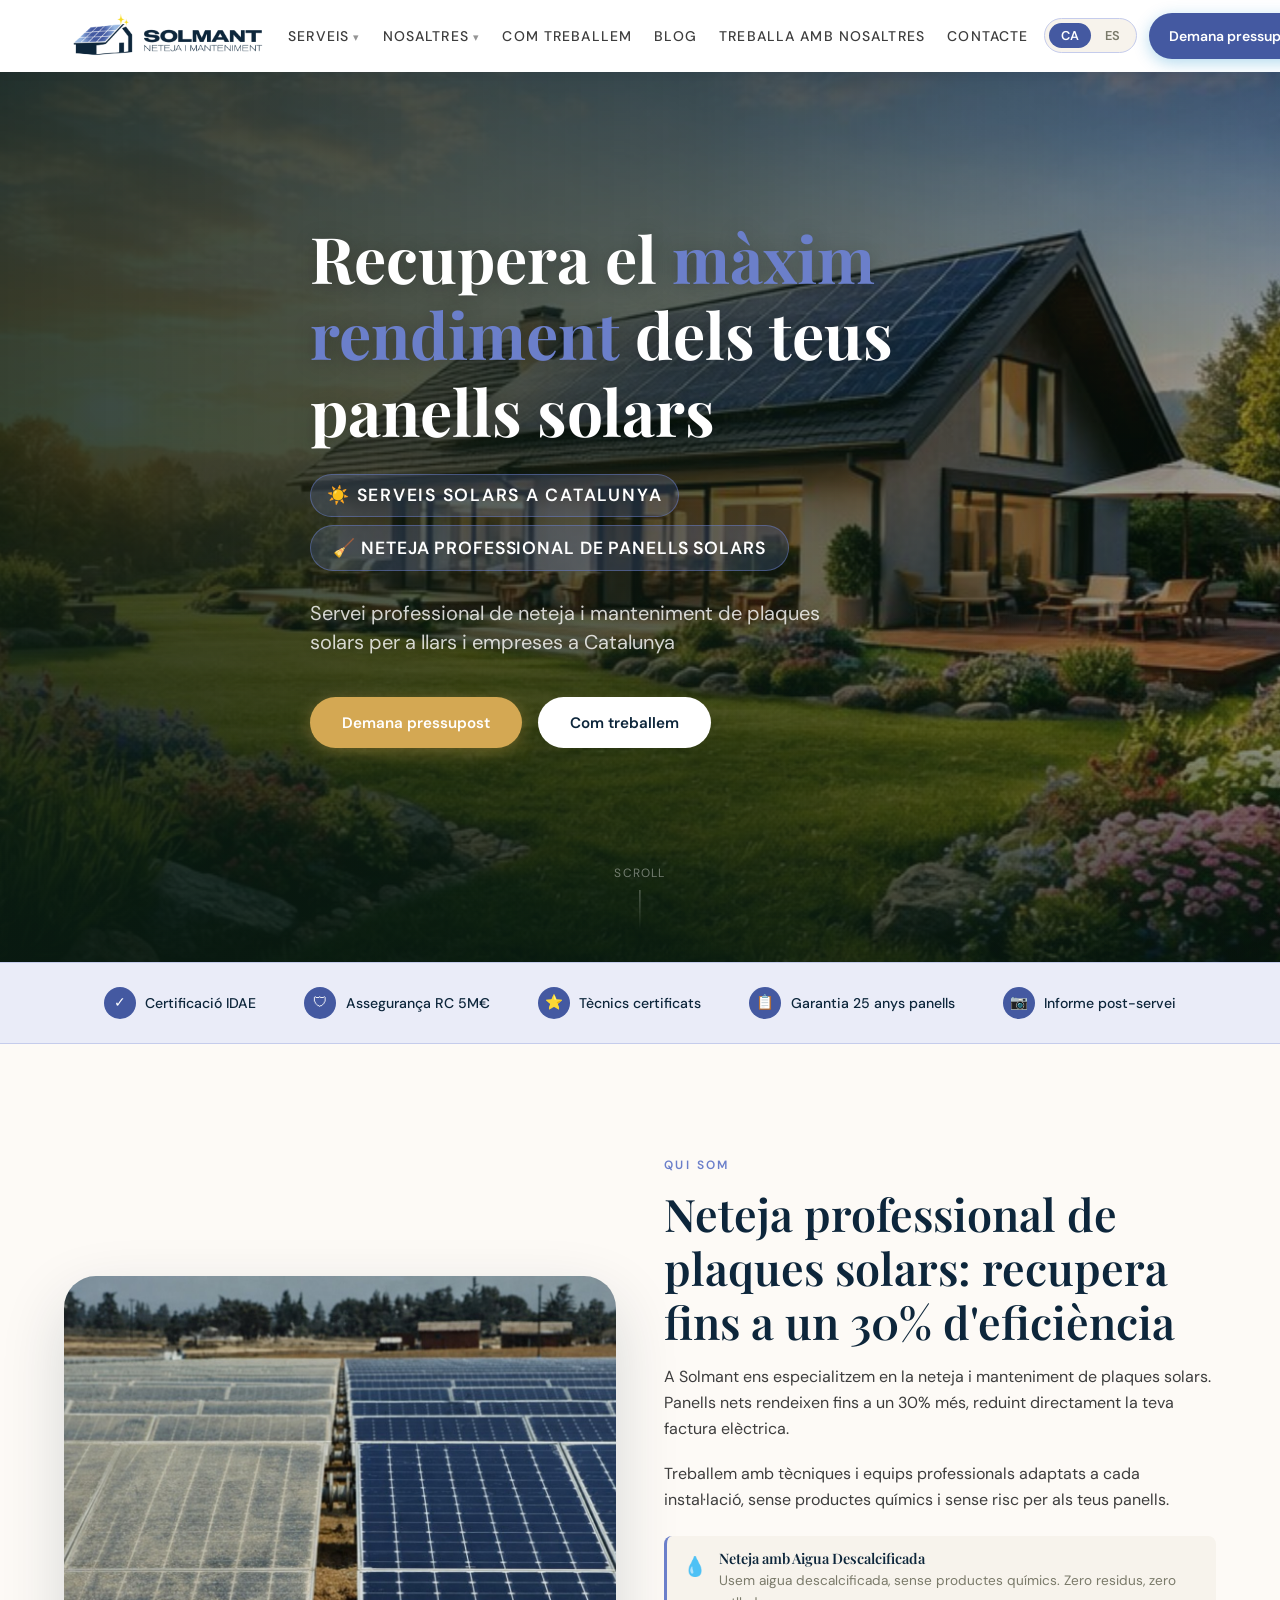
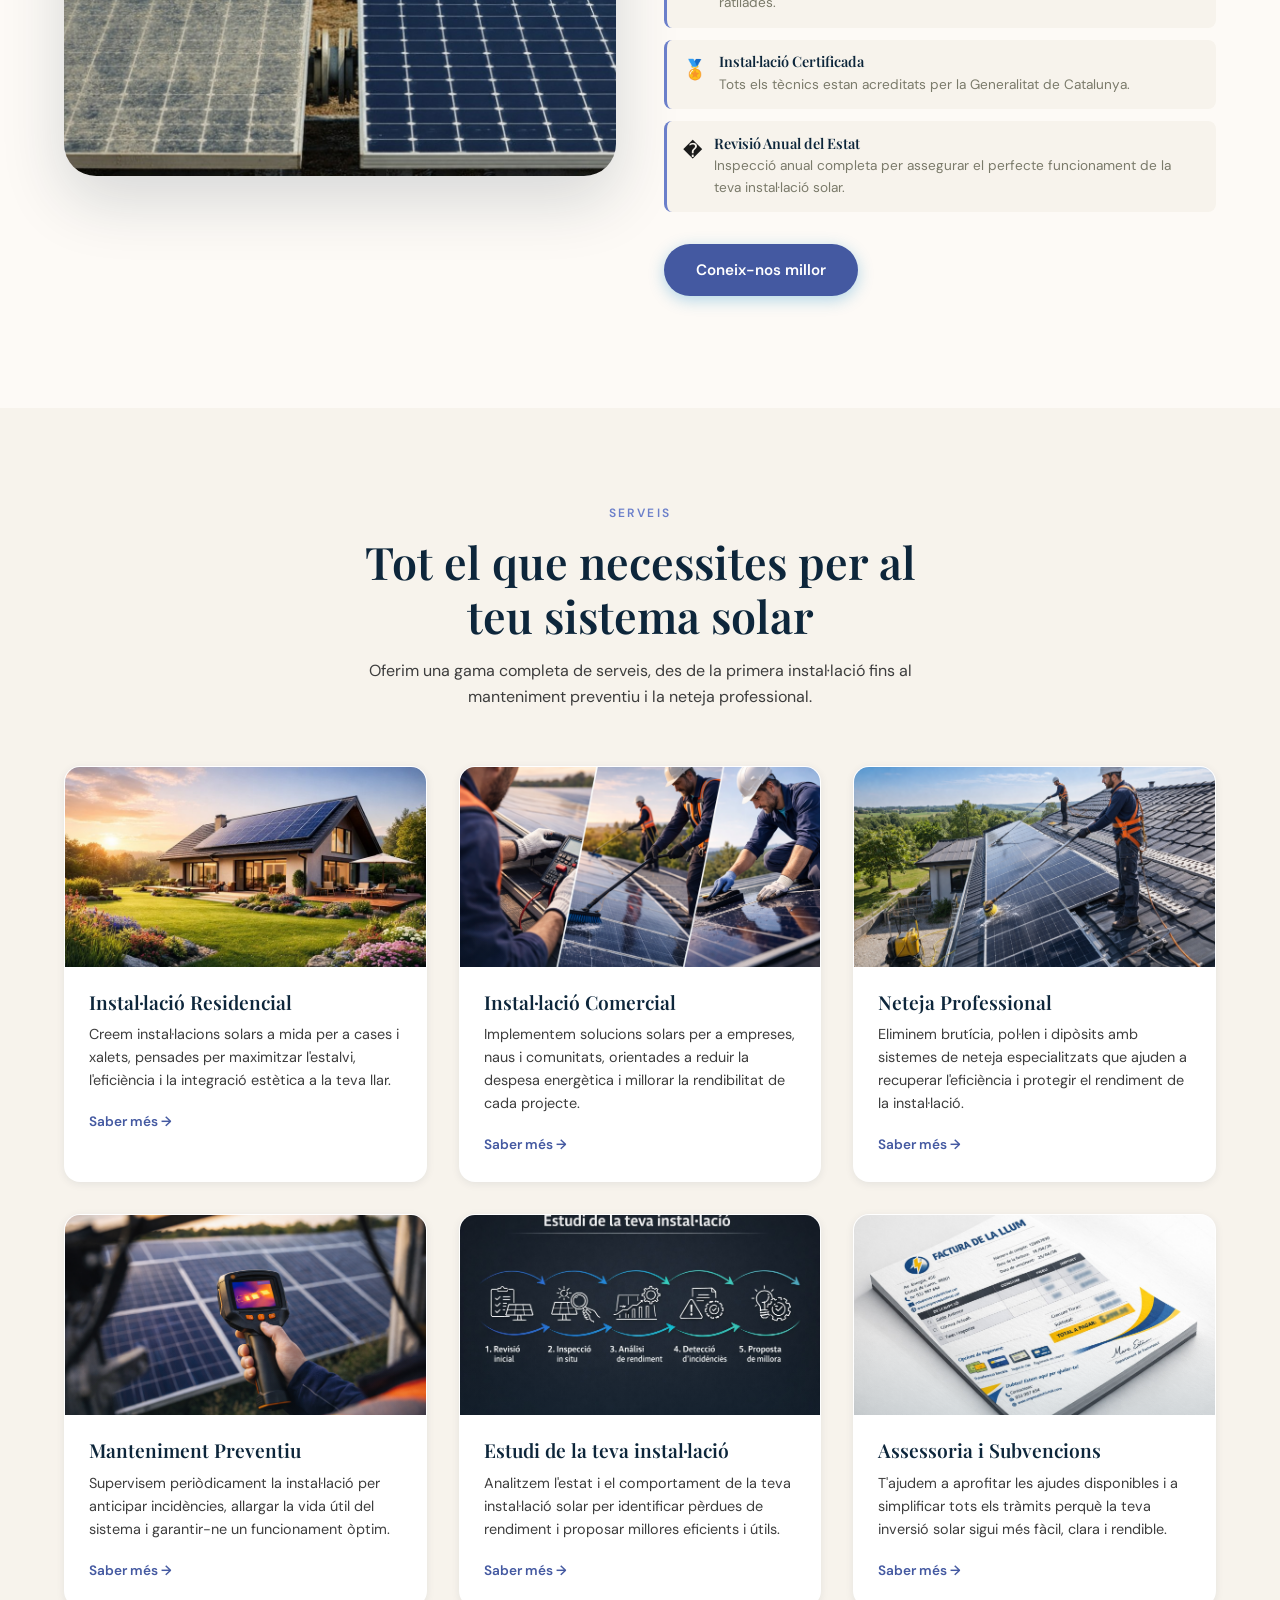
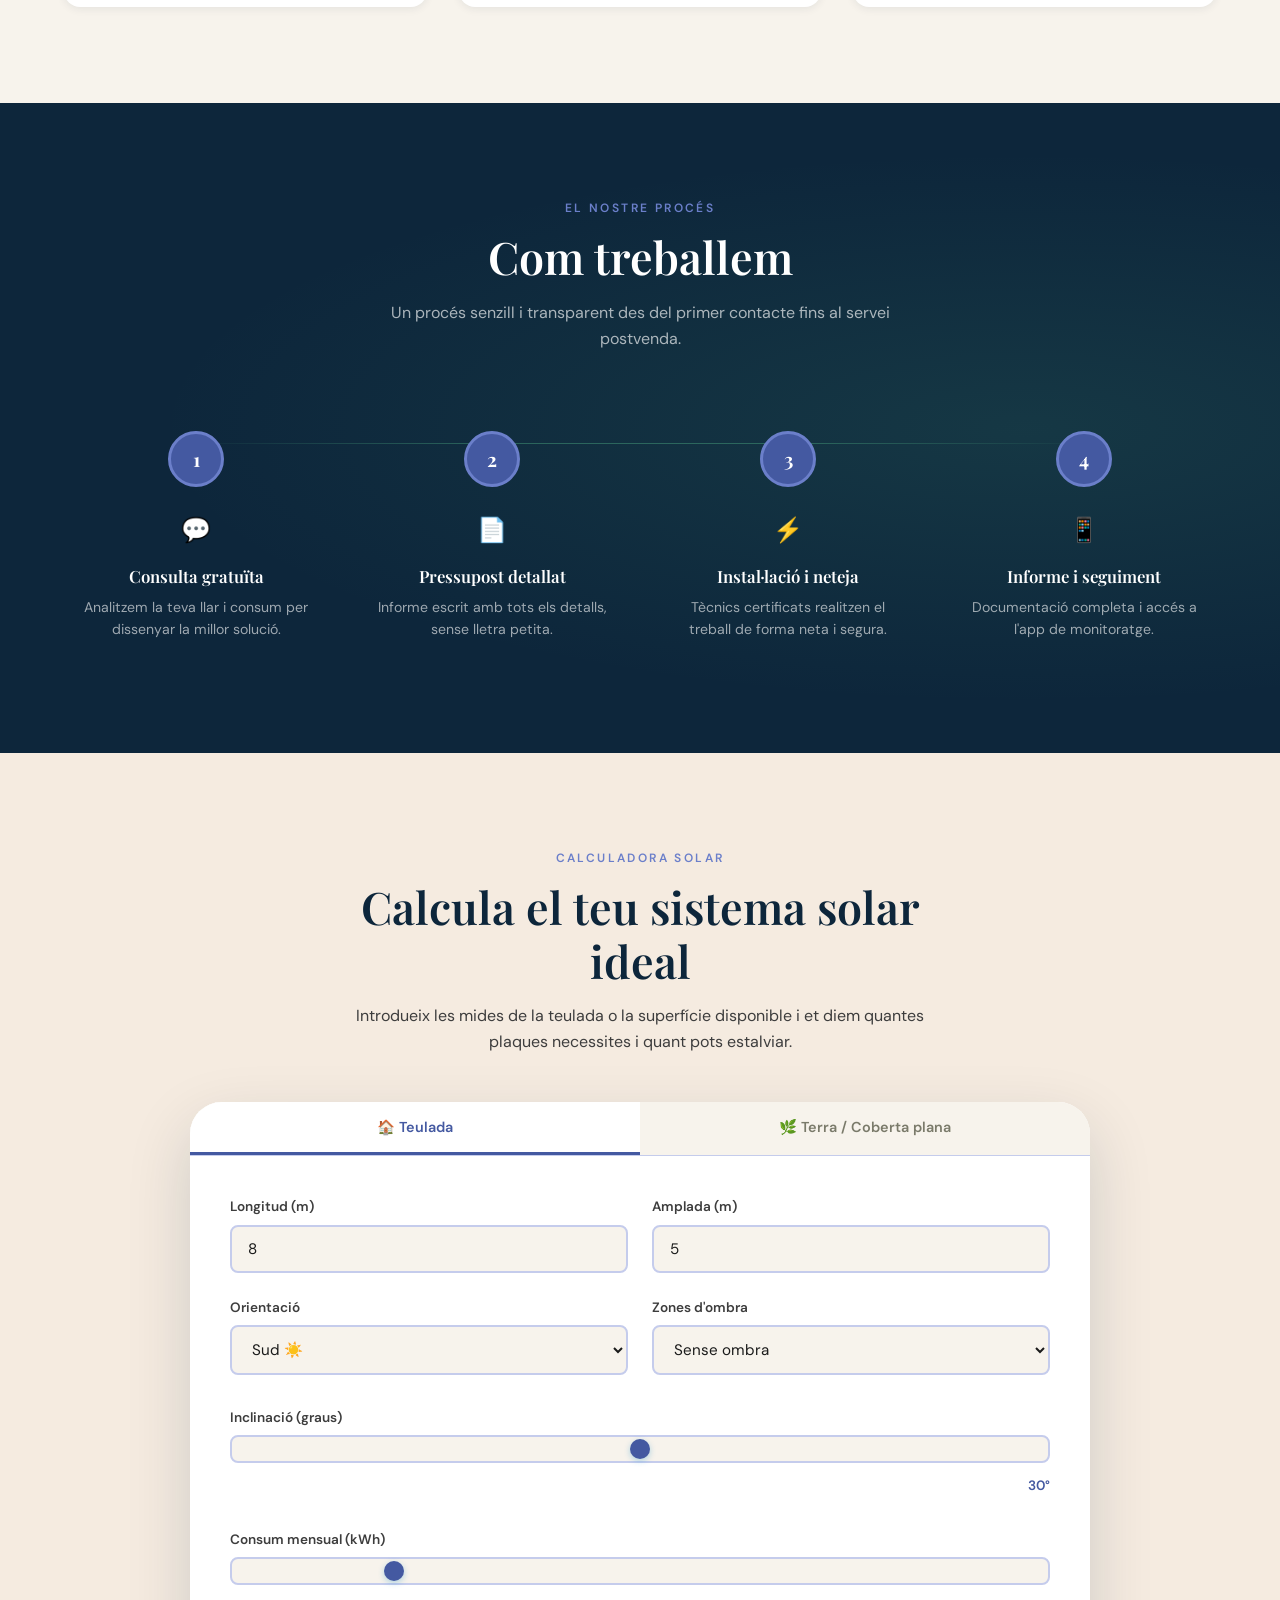
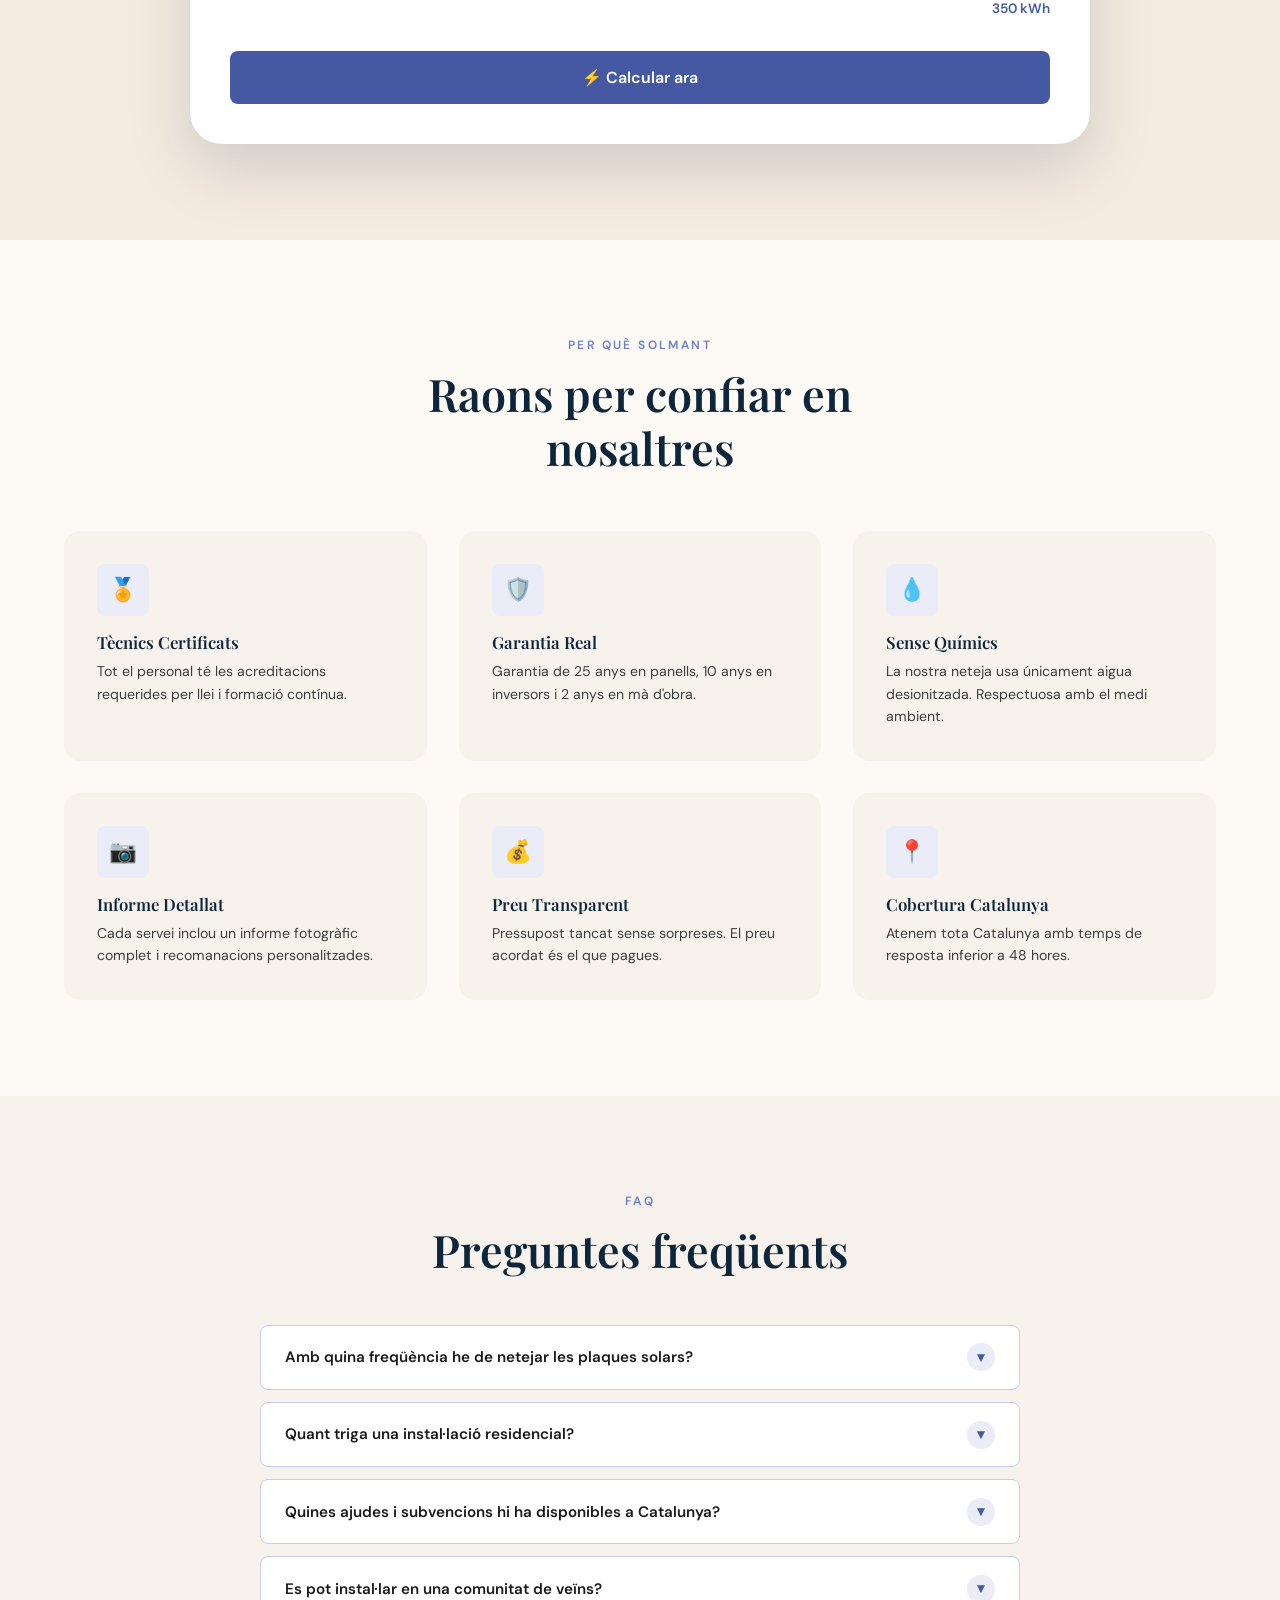
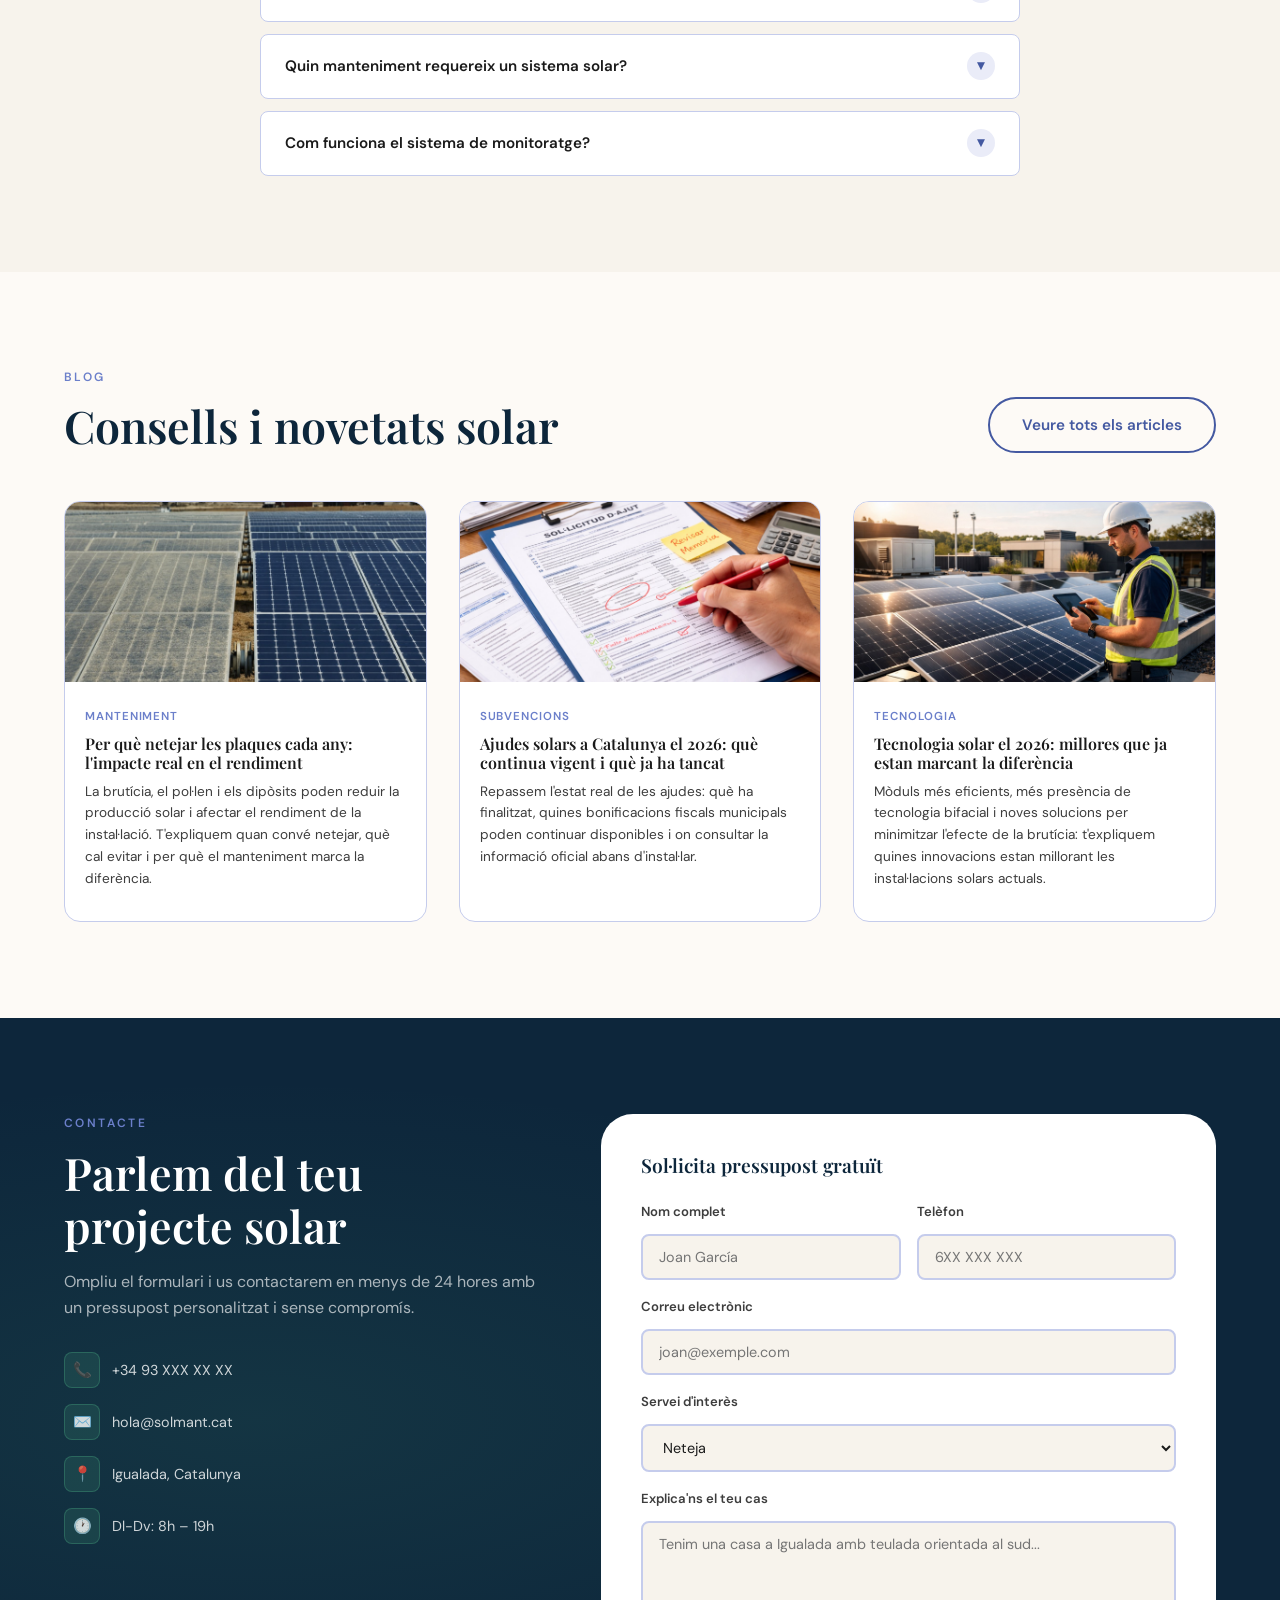
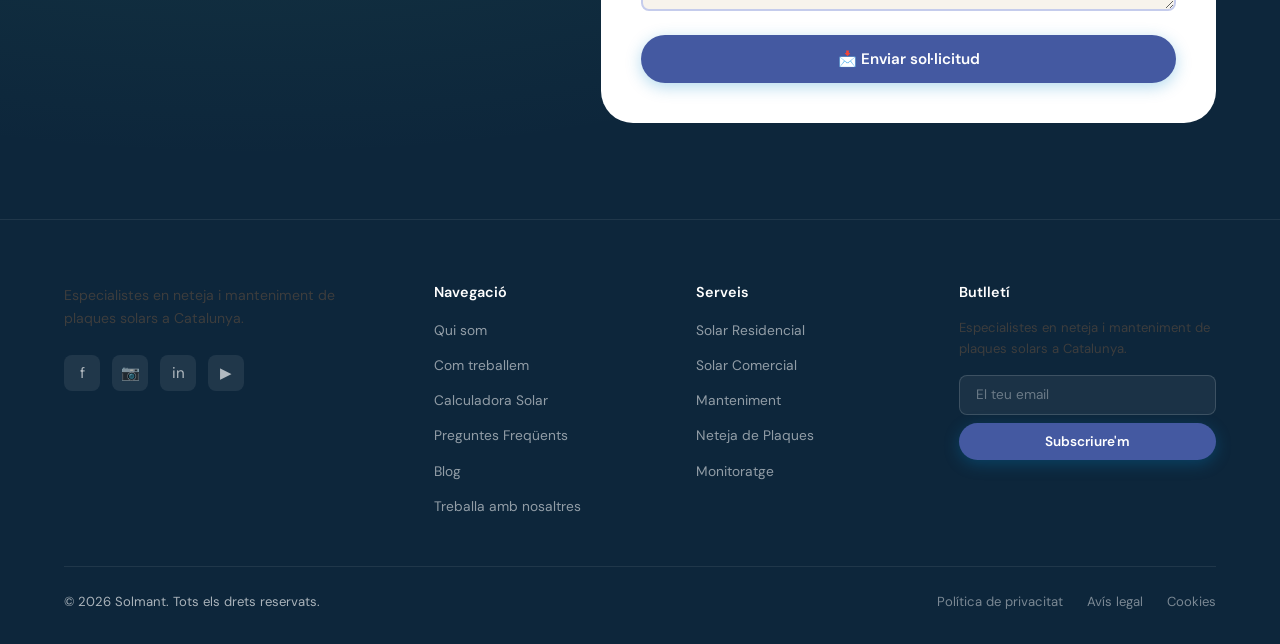
==== commit b22e3f58: "Last changes Edu asked for" ====
--- a/solnat/index.html
+++ b/solnat/index.html
@@ -9,8 +9,9 @@
   <meta property="og:description" content="Experts en neteja i manteniment de plaques solars a Catalunya. Recupera fins a un 30% d'eficiència." />
   <meta property="og:type" content="website" />
   <meta property="og:image" content="images/og-image.jpg" />
-  <meta property="og:url" content="https://solnat.cat/" />
+  <meta property="og:url" content="https://solmant.cat/" />
   <title>Solmant – Neteja de Plaques Solars a Catalunya</title>
+  <link rel="icon" type="image/png" href="images/logo-solmant.png" />
   <link rel="preconnect" href="https://fonts.googleapis.com" />
   <link rel="preconnect" href="https://fonts.gstatic.com" crossorigin />
   <link rel="stylesheet" href="https://fonts.googleapis.com/css2?family=Playfair+Display:wght@400;600;700&family=DM+Sans:wght@300;400;500;600&display=swap" />
@@ -24,7 +25,7 @@
 <nav id="navbar">
   <div class="container nav-inner nav-inner--home">
 
-    <a class="nav-logo" href="/">
+    <a class="nav-logo" href="index.html">
       <img class="logo-img logo-img--large" src="images/logo-solmant.png" alt="Solmant – Neteja i Manteniment">
     </a>
 
@@ -32,10 +33,13 @@
       <li class="nav-dropdown">
         <a href="#services" data-i18n="nav_services">Serveis</a>
         <ul class="dropdown-menu">
-          <li><a href="#services" data-i18n="nav_cleaning">Neteja</a></li>
-          <li><a href="#services" data-i18n="nav_maintenance">Manteniment</a></li>
+          <li><a href="serveis/neteja-professional.html" data-i18n="nav_cleaning">Neteja de plaques</a></li>
+          <li><a href="serveis/manteniment-preventiu.html" data-i18n="nav_maintenance">Manteniment</a></li>
           <li><a href="#services" data-i18n="nav_repair">Reparació</a></li>
-          <li><a href="#services" data-i18n="nav_installations">Instal·lacions</a></li>
+          <li><a href="serveis/instalacio-residencial.html">Instal·lació Residencial</a></li>
+          <li><a href="serveis/instalacio-comercial.html">Instal·lació Comercial</a></li>
+          <li><a href="serveis/estudi-instalacio.html">Estudi rendiment</a></li>
+          <li><a href="serveis/assessoria-subvencions.html">Assessoria i Subvencions</a></li>
         </ul>
       </li>
       <li class="nav-dropdown">
@@ -111,7 +115,7 @@
       <h1 class="hero-title" data-i18n="hero_title">Recupera el <em>màxim rendiment</em> dels teus panells solars</h1>
       <div class="hero-tags">
         <div class="hero-tag" data-i18n="hero_tag">☀️ Serveis Solars a Catalunya</div>
-        <div class="hero-tag" style="background:rgba(255,255,255,0.15);font-size:1.1rem;letter-spacing:0.05em;padding:0.5rem 1.4rem" data-i18n="hero_tag2">🧹 Neteja professional de panells solars</div>
+        <div class="hero-tag" style="background:rgba(107,127,202,0.22);border:1px solid rgba(107,127,202,0.5);font-size:1.1rem;letter-spacing:0.05em;padding:0.5rem 1.4rem" data-i18n="hero_tag2">🧹 Neteja professional de panells solars</div>
       </div>
       <p class="hero-desc" data-i18n="hero_desc">Servei professional de neteja i manteniment de plaques solars per a llars i empreses a Catalunya</p>
 
@@ -226,7 +230,7 @@
         <div class="service-card-body">
           <h3 data-i18n="srv1_title">Instal·lació Residencial</h3>
           <p data-i18n="srv1_desc">Dissenyem i instal·lem sistemes solars a mida per a cases i xalets.</p>
-          <a href="#contact" class="service-card-link" data-i18n="srv1_link">Saber més →</a>
+          <a href="serveis/instalacio-residencial.html" class="service-card-link" data-i18n="srv1_link">Saber més →</a>
         </div>
       </div>
 
@@ -235,7 +239,7 @@
         <div class="service-card-body">
           <h3 data-i18n="srv2_title">Instal·lació Comercial</h3>
           <p data-i18n="srv2_desc">Solucions per a empreses, naus industrials i comunitats.</p>
-          <a href="#contact" class="service-card-link" data-i18n="srv2_link">Saber més →</a>
+          <a href="serveis/instalacio-comercial.html" class="service-card-link" data-i18n="srv2_link">Saber més →</a>
         </div>
       </div>
 
@@ -244,7 +248,7 @@
         <div class="service-card-body">
           <h3 data-i18n="srv3_title">Neteja Professional</h3>
           <p data-i18n="srv3_desc">Neteja amb aigua desionitzada, recuperant fins al 30% del rendiment perdut.</p>
-          <a href="#contact" class="service-card-link" data-i18n="srv3_link">Saber més →</a>
+          <a href="serveis/neteja-professional.html" class="service-card-link" data-i18n="srv3_link">Saber més →</a>
         </div>
       </div>
 
@@ -253,7 +257,7 @@
         <div class="service-card-body">
           <h3 data-i18n="srv4_title">Manteniment Preventiu</h3>
           <p data-i18n="srv4_desc">Revisions periòdiques per garantir el màxim rendiment.</p>
-          <a href="#contact" class="service-card-link" data-i18n="srv4_link">Saber més →</a>
+          <a href="serveis/manteniment-preventiu.html" class="service-card-link" data-i18n="srv4_link">Saber més →</a>
         </div>
       </div>
 
@@ -262,7 +266,7 @@
         <div class="service-card-body">
           <h3 data-i18n="srv5_title">Estudi de la teva instal·lació</h3>
           <p data-i18n="srv5_desc">Analitzem l'estat de la teva instal·lació solar per identificar pèrdues de rendiment.</p>
-          <a href="#contact" class="service-card-link" data-i18n="srv5_link">Saber més →</a>
+          <a href="serveis/estudi-instalacio.html" class="service-card-link" data-i18n="srv5_link">Saber més →</a>
         </div>
       </div>
 
@@ -271,7 +275,7 @@
         <div class="service-card-body">
           <h3 data-i18n="srv6_title">Assessoria i Subvencions</h3>
           <p data-i18n="srv6_desc">T'ajudem a sol·licitar totes les ajudes disponibles a Catalunya.</p>
-          <a href="#contact" class="service-card-link" data-i18n="srv6_link">Saber més →</a>
+          <a href="serveis/assessoria-subvencions.html" class="service-card-link" data-i18n="srv6_link">Saber més →</a>
         </div>
       </div>
 
--- a/solnat/css/style.css
+++ b/solnat/css/style.css
@@ -1,5 +1,5 @@
 /* =========================================
-   SolNat - Solar Services Catalunya
+   Solmant - Solar Services Catalunya
    Natural & Eco-Friendly Design System
    ========================================= */
 
@@ -163,16 +163,16 @@
 
 /* Logo image — navbar */
 .logo-img {
-  height: 46px;
+  height: 56px;
   width: auto;
   display: block;
   object-fit: contain;
 }
 /* Logo image — large version */
 .logo-img--large {
-  height: 46px;
+  height: 56px;
   width: auto;
-  max-width: 260px;
+  max-width: 280px;
   display: block;
 }
 .logo-img--footer {
@@ -195,6 +195,8 @@
   transition: var(--transition);
   position: relative;
   white-space: nowrap;
+  text-transform: uppercase;
+  letter-spacing: 0.08em;
 }
 /* Underline accent for regular nav links */
 .nav-links li:not(.nav-dropdown) a::after {
@@ -227,13 +229,14 @@
 .nav-dropdown { position: relative; }
 .dropdown-menu {
   position: absolute;
-  top: calc(100% + 12px);
+  top: 100%;
   left: 50%;
   transform: translateX(-50%);
   background: white;
   border-radius: var(--radius-md);
   box-shadow: var(--shadow-lg);
   padding: 0.75rem;
+  padding-top: calc(0.75rem + 8px);
   min-width: 220px;
   opacity: 0;
   pointer-events: none;
@@ -424,15 +427,15 @@
   display: inline-flex;
   align-items: center;
   gap: 0.5rem;
-  background: rgba(82,183,136,0.18);
-  border: 1px solid rgba(82,183,136,0.4);
+  background: rgba(107,127,202,0.22);
+  border: 1px solid rgba(107,127,202,0.5);
   border-radius: 100px;
   padding: 0.4rem 1rem;
   font-size: 1.1rem;
   font-weight: 600;
   letter-spacing: 0.1em;
   text-transform: uppercase;
-  color: var(--green-soft);
+  color: white;
 }
 
 .hero-title {
@@ -447,10 +450,10 @@
 
 .hero-desc {
   color: rgba(255,255,255,0.8);
-  font-size: 1.1rem;
+  font-size: 1.25rem;
   max-width: 520px;
   margin-bottom: 2.5rem;
-  line-height: 1.75;
+  line-height: 1.45;
   text-shadow: 0 1px 8px rgba(0,0,0,0.3);
 }
 
@@ -1646,3 +1649,259 @@
   .result-grid { grid-template-columns: 1fr; }
   .hero-actions { flex-direction: column; }
 }
+
+
+/* =========================================
+   SERVICE DETAIL PAGES
+   ========================================= */
+
+/* Hero accent */
+.srv-detail-hero::after {
+  content: '';
+  position: absolute;
+  bottom: 0; left: 0; right: 0;
+  height: 4px;
+  background: linear-gradient(90deg, var(--green-mid), var(--green-soft));
+}
+
+/* Intro 2-col grid */
+.srv-intro-grid {
+  display: grid;
+  grid-template-columns: 1fr 1fr;
+  gap: 4rem;
+  align-items: start;
+}
+.srv-lead {
+  font-size: 1.1rem;
+  line-height: 1.9;
+  color: var(--text-mid);
+}
+.srv-feature-panel {
+  background: var(--green-pale);
+  border-left: 4px solid var(--green-mid);
+  border-radius: 0 var(--radius-md) var(--radius-md) 0;
+  padding: 2rem 2rem 2rem 1.75rem;
+}
+.srv-feature-panel h4 {
+  font-family: var(--font-body);
+  font-size: 0.75rem;
+  font-weight: 600;
+  letter-spacing: 0.2em;
+  text-transform: uppercase;
+  color: var(--green-mid);
+  margin-bottom: 1.5rem;
+}
+.srv-feature-list {
+  list-style: none;
+  display: flex;
+  flex-direction: column;
+  gap: 1rem;
+}
+.srv-feature-list li {
+  display: flex;
+  align-items: center;
+  gap: 0.85rem;
+  font-size: 0.97rem;
+  color: var(--text-dark);
+  font-weight: 500;
+}
+.srv-feat-dot {
+  display: block;
+  width: 8px;
+  height: 8px;
+  min-width: 8px;
+  background: var(--green-mid);
+  border-radius: 50%;
+}
+
+/* Analysis section header */
+.srv-section-header {
+  text-align: center;
+  max-width: 620px;
+  margin: 0 auto 3rem;
+}
+.srv-section-header h2 { color: var(--green-deep); margin-bottom: 0.75rem; }
+
+/* Checklist grid */
+.srv-checks {
+  display: grid;
+  grid-template-columns: repeat(auto-fit, minmax(210px, 1fr));
+  gap: 1.25rem;
+  margin-bottom: 2.5rem;
+}
+.srv-check-item {
+  background: white;
+  border-radius: var(--radius-sm);
+  padding: 1.4rem 1.5rem;
+  display: flex;
+  align-items: center;
+  gap: 1rem;
+  box-shadow: var(--shadow-sm);
+  border-bottom: 3px solid var(--green-mid);
+  transition: var(--transition);
+}
+.srv-check-item:hover {
+  transform: translateY(-3px);
+  box-shadow: var(--shadow-md);
+}
+.srv-check-icon {
+  width: 40px;
+  height: 40px;
+  min-width: 40px;
+  background: var(--green-pale);
+  border-radius: 10px;
+  display: flex;
+  align-items: center;
+  justify-content: center;
+  font-size: 1.1rem;
+}
+.srv-check-item p {
+  font-size: 0.95rem;
+  font-weight: 500;
+  color: var(--text-dark);
+  margin: 0;
+}
+.srv-analysis-end {
+  text-align: center;
+  max-width: 700px;
+  margin: 0 auto;
+  font-size: 1rem;
+  color: var(--text-mid);
+  line-height: 1.8;
+}
+
+/* Split text blocks */
+.srv-split-grid {
+  display: grid;
+  grid-template-columns: 1fr 1fr;
+  gap: 2rem;
+  align-items: stretch;
+}
+.srv-text-block {
+  padding: 2.5rem;
+  background: white;
+  border-radius: var(--radius-md);
+  box-shadow: var(--shadow-sm);
+  border-top: 4px solid var(--green-pale);
+  transition: var(--transition);
+}
+.srv-text-block:hover { box-shadow: var(--shadow-md); border-top-color: var(--green-mid); }
+.srv-block-icon {
+  width: 52px;
+  height: 52px;
+  background: var(--green-pale);
+  border-radius: 14px;
+  display: flex;
+  align-items: center;
+  justify-content: center;
+  font-size: 1.5rem;
+  margin-bottom: 1.5rem;
+}
+.srv-text-block h3 {
+  color: var(--green-deep);
+  margin-bottom: 1rem;
+  font-size: 1.25rem;
+}
+
+/* Process section */
+.srv-process-section {
+  background: var(--green-deep);
+  position: relative;
+  overflow: hidden;
+}
+.srv-process-section::before {
+  content: '';
+  position: absolute;
+  inset: 0;
+  background: radial-gradient(ellipse at 80% 50%, rgba(68,89,161,0.25) 0%, transparent 60%);
+}
+.srv-process-section .container { position: relative; }
+.srv-process-header {
+  margin-bottom: 3rem;
+}
+.srv-process-header .section-label { color: var(--green-soft); }
+.srv-process-header h2 { color: white; }
+.srv-process-content {
+  display: grid;
+  grid-template-columns: 1fr 1fr;
+  gap: 3rem;
+  align-items: start;
+}
+.srv-process-text p {
+  color: rgba(255,255,255,0.75);
+  font-size: 1.05rem;
+  line-height: 1.85;
+}
+.srv-process-panel {
+  background: rgba(255,255,255,0.07);
+  border: 1px solid rgba(255,255,255,0.14);
+  border-radius: var(--radius-md);
+  padding: 2.25rem;
+}
+.srv-process-panel h3 {
+  color: white;
+  margin-bottom: 1rem;
+  font-size: 1.2rem;
+}
+.srv-process-panel p {
+  color: rgba(255,255,255,0.7);
+  font-size: 0.97rem;
+  line-height: 1.8;
+}
+
+/* CTA section */
+.srv-cta {
+  background: linear-gradient(135deg, var(--green-mid) 0%, var(--green-deep) 100%);
+  padding: 6rem 0;
+  text-align: center;
+  position: relative;
+  overflow: hidden;
+}
+.srv-cta::before {
+  content: '';
+  position: absolute;
+  inset: 0;
+  background: radial-gradient(ellipse at 50% 0%, rgba(255,255,255,0.08) 0%, transparent 60%);
+}
+.srv-cta .container { position: relative; }
+.srv-cta h2 {
+  color: white;
+  font-size: clamp(1.5rem, 3vw, 2.2rem);
+  max-width: 680px;
+  margin: 0 auto 1.25rem;
+}
+.srv-cta p {
+  color: rgba(255,255,255,0.8);
+  font-size: 1.05rem;
+  max-width: 540px;
+  margin: 0 auto 2.5rem;
+  line-height: 1.75;
+}
+.srv-cta .btn-primary {
+  background: white;
+  color: var(--green-deep);
+  padding: 1rem 2.5rem;
+  font-size: 1rem;
+  font-weight: 600;
+  box-shadow: 0 4px 24px rgba(0,0,0,0.2);
+}
+.srv-cta .btn-primary:hover {
+  background: var(--green-pale);
+  transform: translateY(-3px);
+  box-shadow: 0 10px 36px rgba(0,0,0,0.25);
+}
+
+/* Responsive – service detail pages */
+@media (max-width: 900px) {
+  .srv-intro-grid,
+  .srv-split-grid,
+  .srv-process-content { grid-template-columns: 1fr; gap: 2rem; }
+  .srv-feature-panel { border-left-width: 3px; }
+}
+@media (max-width: 600px) {
+  .srv-checks { grid-template-columns: 1fr 1fr; }
+  .srv-cta { padding: 4rem 0; }
+}
+@media (max-width: 400px) {
+  .srv-checks { grid-template-columns: 1fr; }
+}
